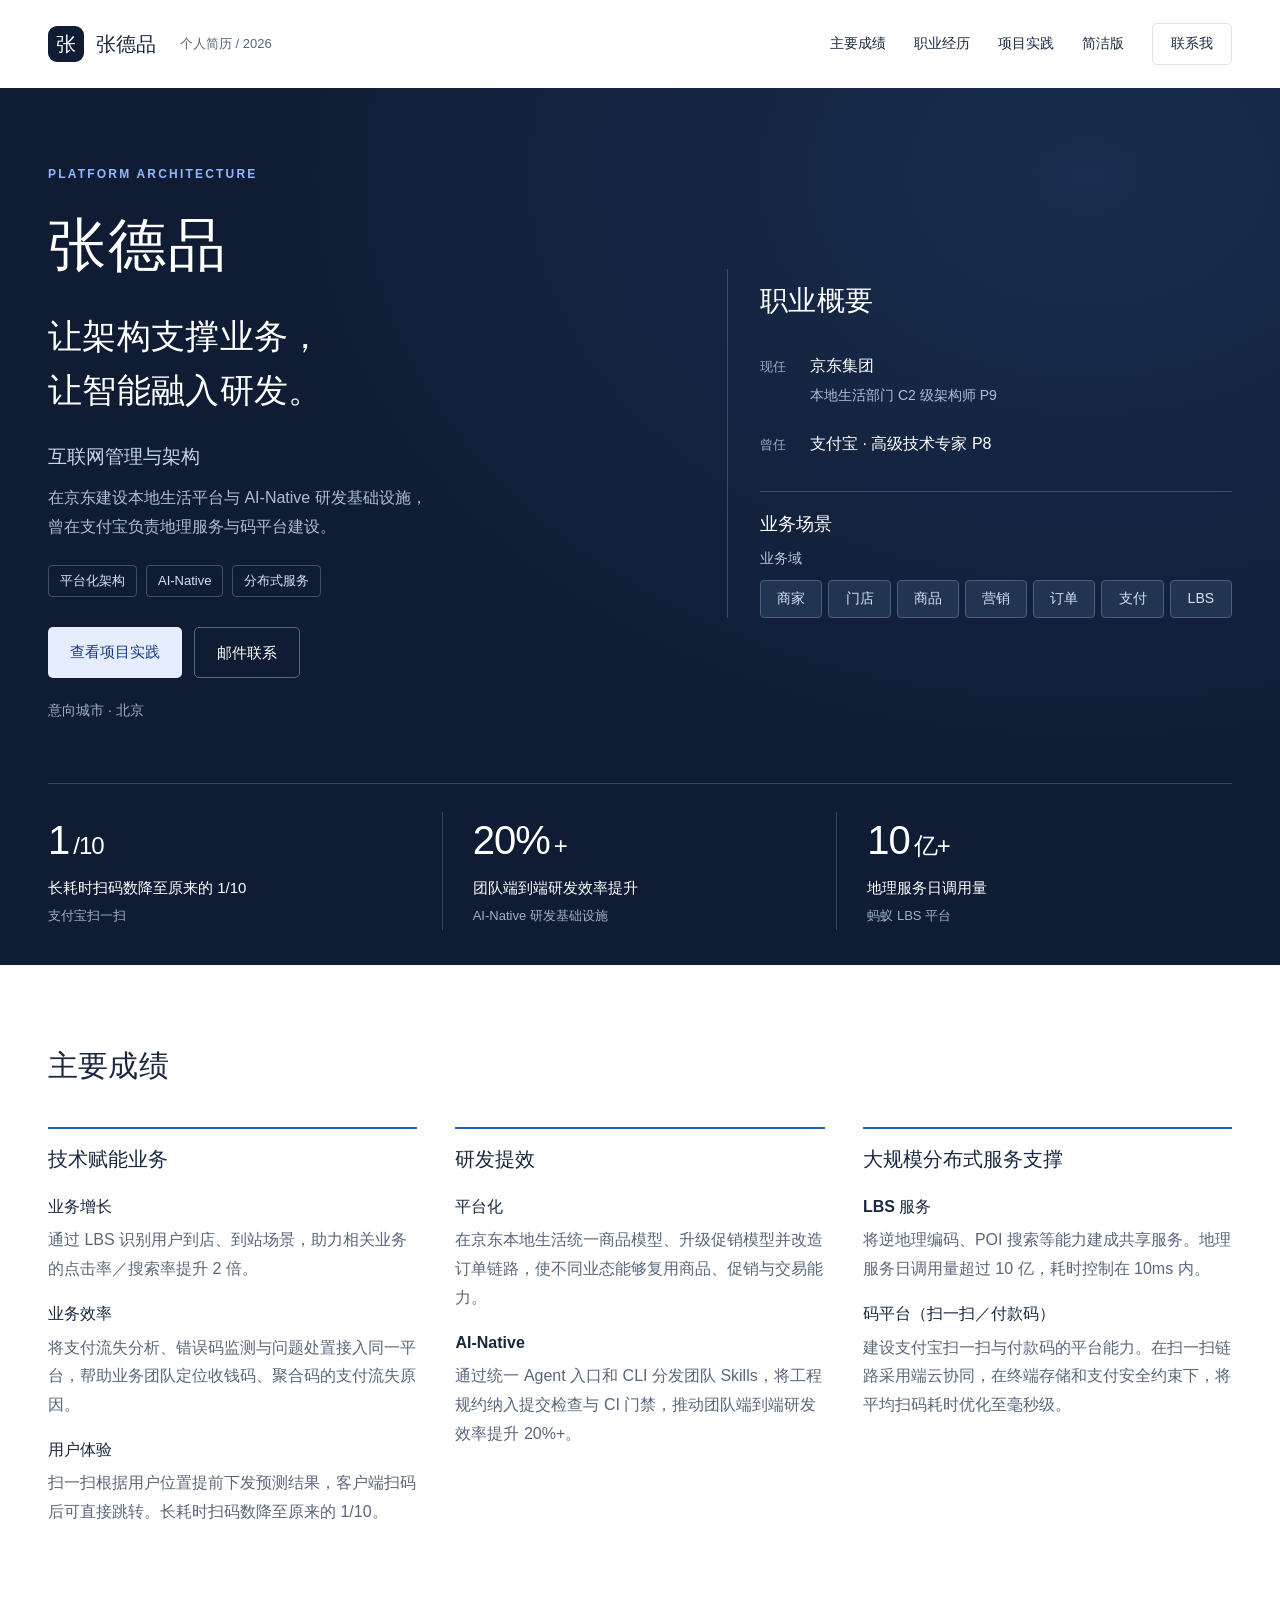
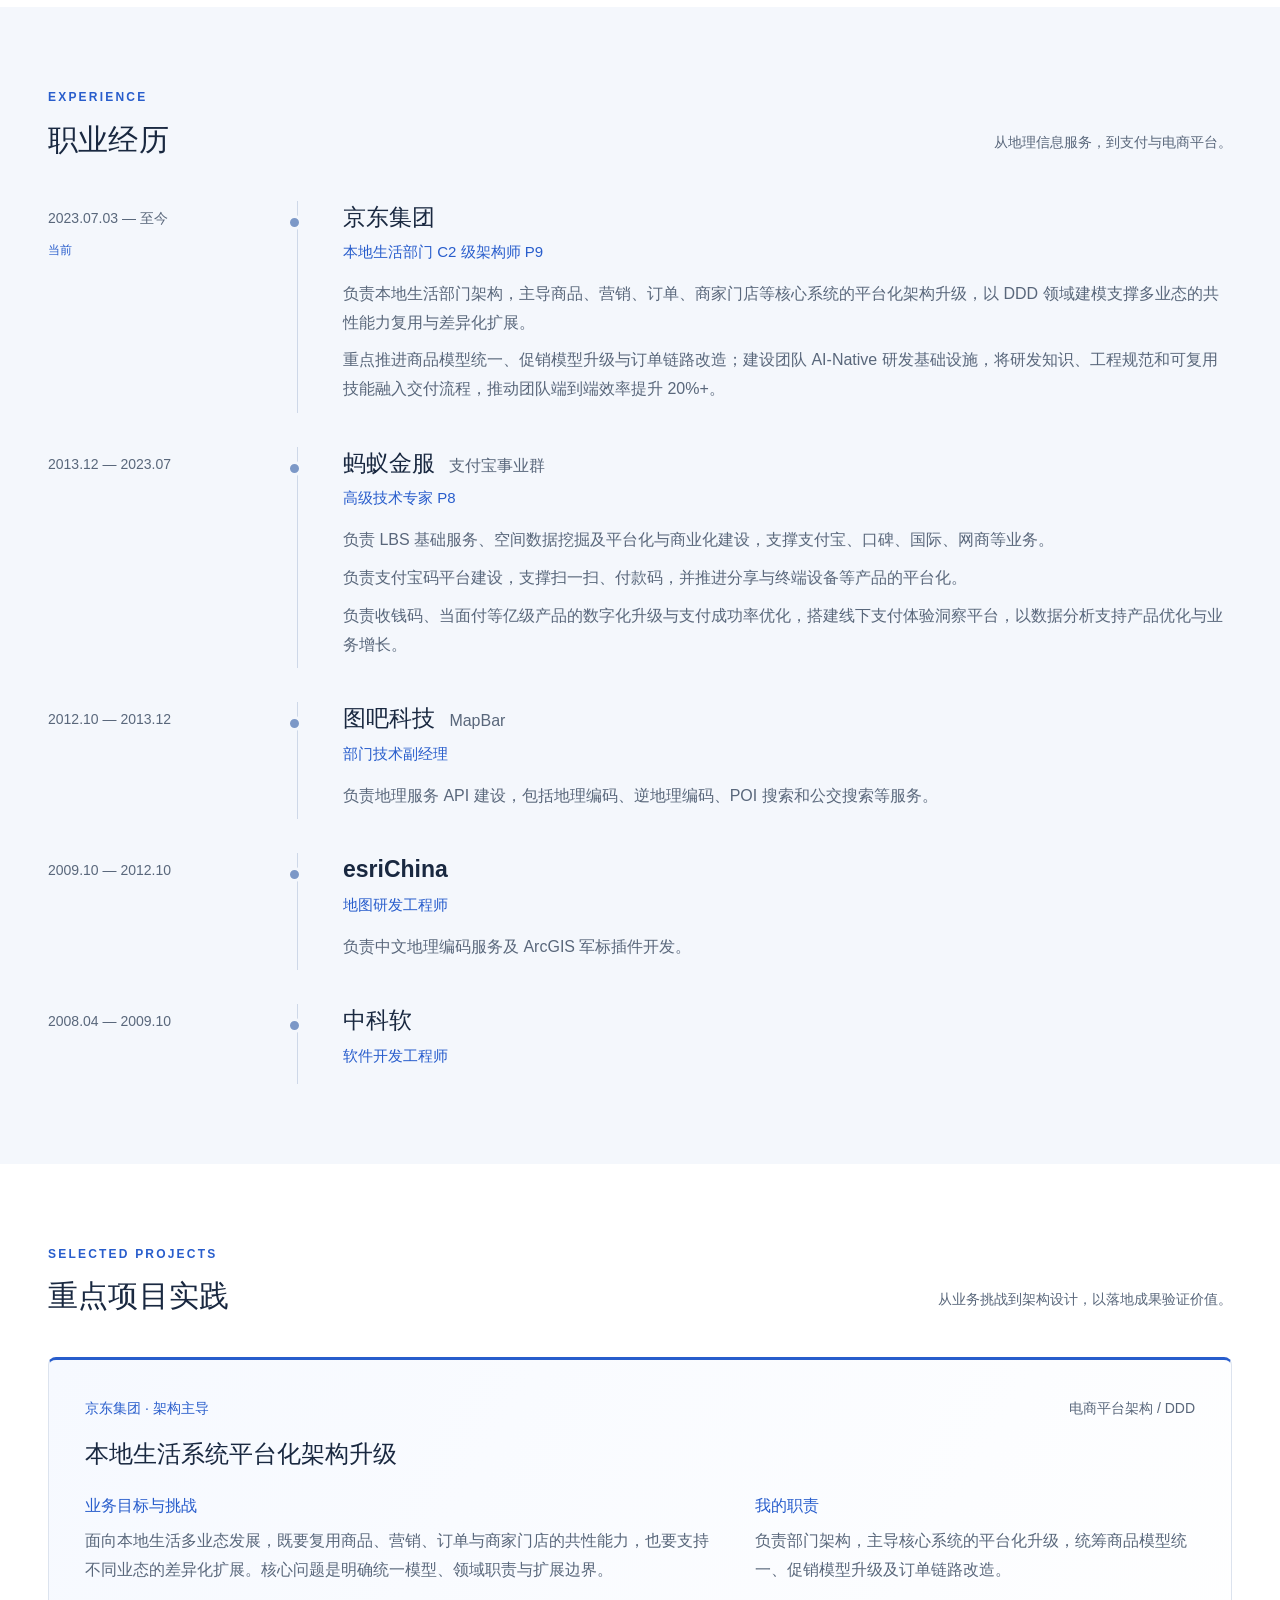
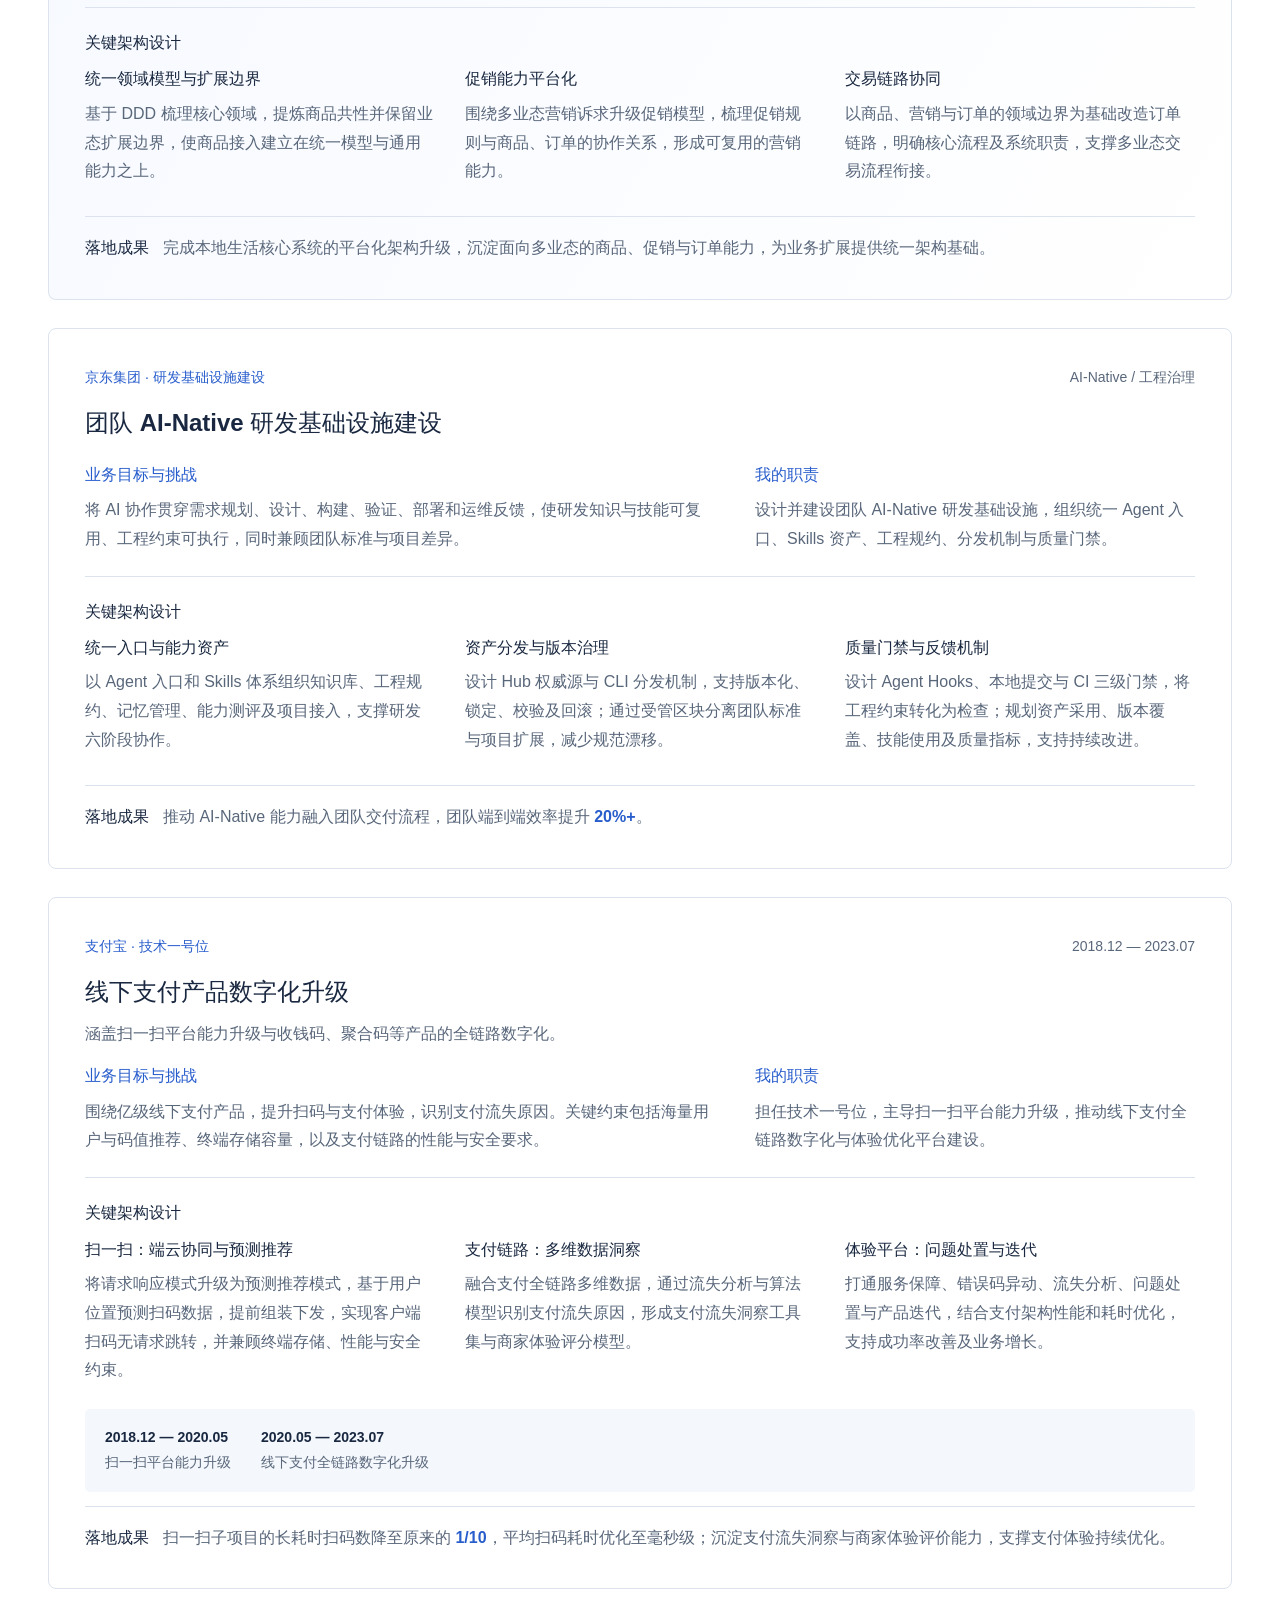
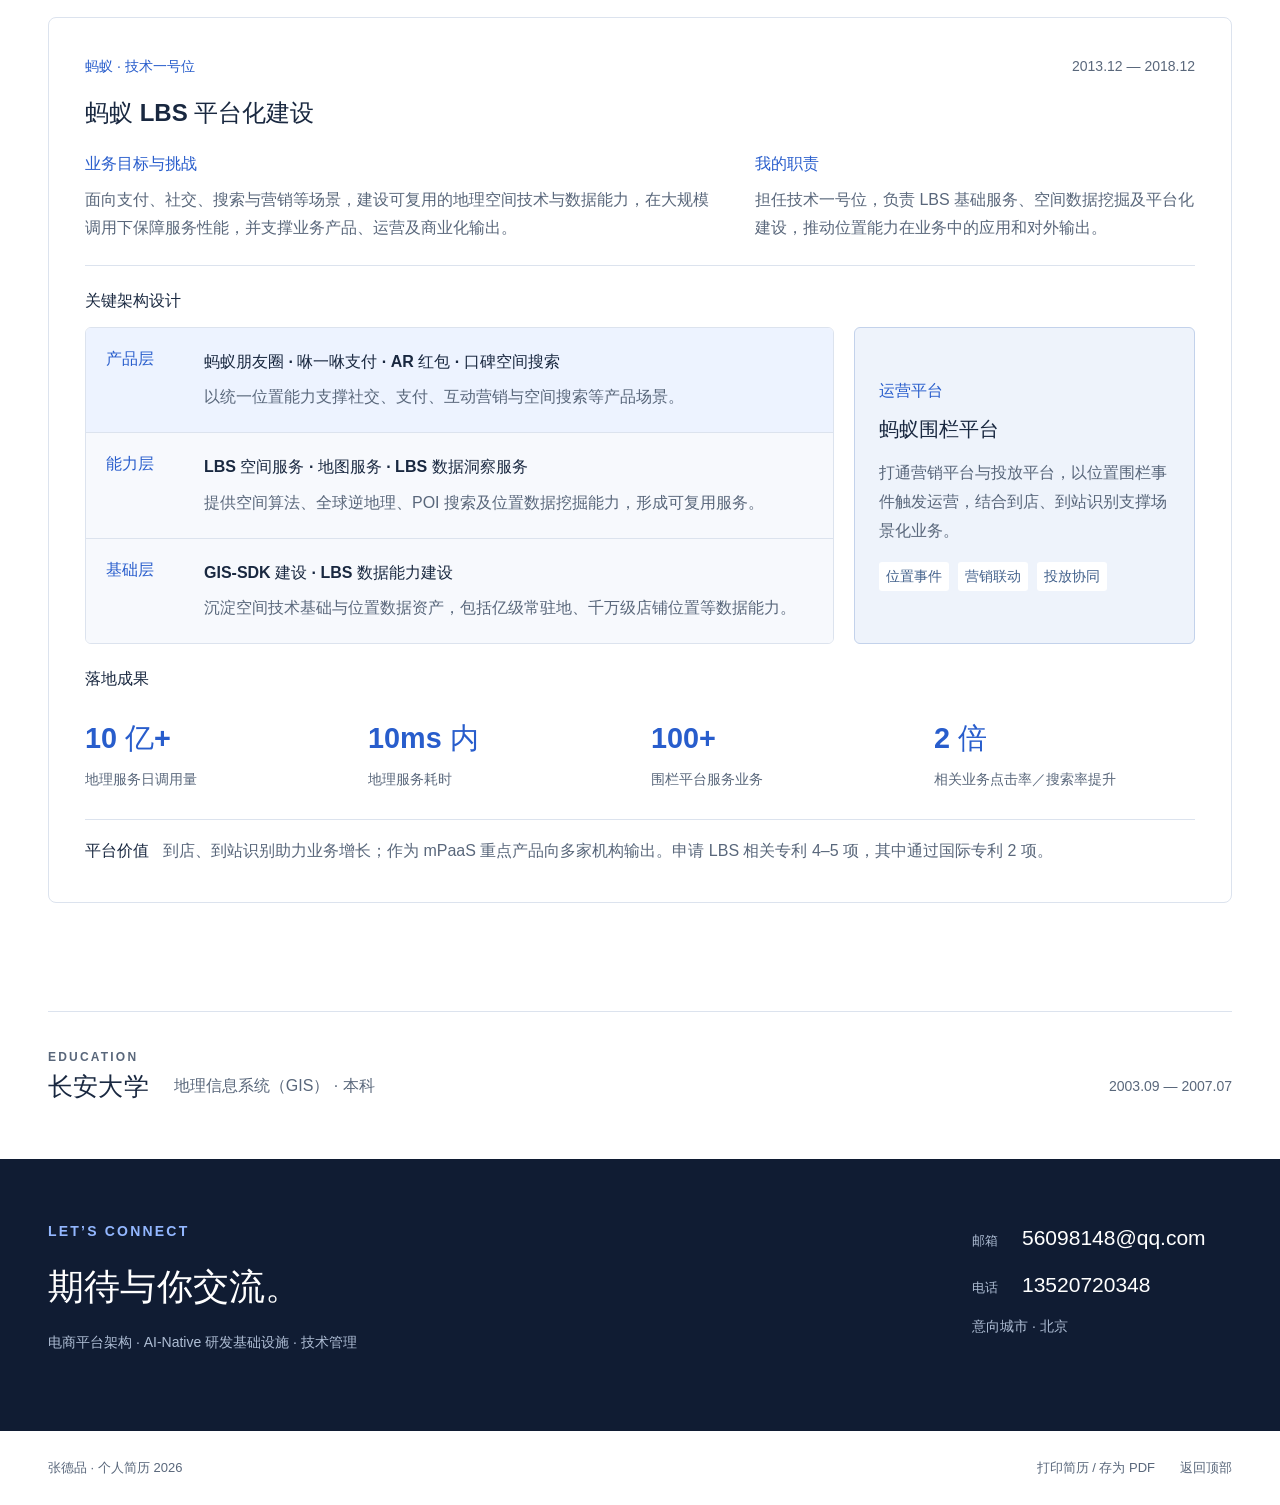
==== index.html @ 74eed0b9 "feat: 增加简洁版个人简历" ====
<!doctype html>
<html lang="zh-CN">
<head>
<meta charset="UTF-8"><meta name="viewport" content="width=device-width, initial-scale=1">
<title>张德品 · 互联网管理与架构</title>
<meta name="description" content="张德品个人简历。专注电商平台架构、AI-Native 研发基础设施、大规模分布式系统与技术团队管理。">
<meta name="theme-color" content="#101c33">
<link rel="stylesheet" href="style.css">
<link rel="stylesheet" href="projects.css">
</head>
<body>
<a class="skip" href="#main">跳转到正文</a>
<header><a class="brand" href="#"><span class="monogram">张</span>张德品<span class="brand-sub">个人简历 / 2026</span></a><nav aria-label="主导航"><a href="#expertise">主要成绩</a><a href="#experience">职业经历</a><a href="#projects">项目实践</a><a href="resume-brief.html">简洁版</a><a class="nav-contact" href="#contact">联系我</a></nav></header>
<main id="main">
<section class="hero">
<div class="hero-inner"><div class="hero-copy"><p class="eyebrow">PLATFORM ARCHITECTURE</p><h1>张德品<span>让架构支撑业务，<br>让智能融入研发。</span></h1><p class="role">互联网管理与架构</p><p class="hero-description">在京东建设本地生活平台与 AI-Native 研发基础设施，<br class="desktop">曾在支付宝负责地理服务与码平台建设。</p><div class="hero-tags"><span>平台化架构</span><span>AI-Native</span><span>分布式服务</span></div><div class="actions"><a class="button primary" href="#projects">查看项目实践</a><a class="button secondary" href="mailto:56098148@qq.com">邮件联系</a></div><p class="location">意向城市 · 北京</p></div>
<aside class="hero-aside" aria-label="职业概要">
  <h2>职业概要</h2>
  <div class="focus-row"><span>现任</span><strong>京东集团<br><small>本地生活部门 C2 级架构师 P9</small></strong></div>
  <div class="focus-row"><span>曾任</span><strong>支付宝 · 高级技术专家 P8</strong></div>
  <section class="domain-map" aria-labelledby="scenarios-title">
    <h3 id="scenarios-title">业务场景</h3>
    <p id="domains-label">业务域</p>
    <ul aria-labelledby="domains-label"><li>商家</li><li>门店</li><li>商品</li><li>营销</li><li>订单</li><li>支付</li><li>LBS</li></ul>
  </section>
</aside></div>
<div class="metrics">
  <div><strong>1<span>/10</span></strong><p>长耗时扫码数降至原来的 1/10</p><small>支付宝扫一扫</small></div>
  <div><strong>20%<span>+</span></strong><p>团队端到端研发效率提升</p><small>AI-Native 研发基础设施</small></div>
  <div><strong>10<span>亿+</span></strong><p>地理服务日调用量</p><small>蚂蚁 LBS 平台</small></div>
</div>
</section>
<section id="expertise" class="section" aria-labelledby="achievements-title">
  <div class="section-heading"><h2 id="achievements-title">主要成绩</h2></div>
  <div class="achievement-grid">
    <article>
      <h3>技术赋能业务</h3>
      <dl>
        <dt>业务增长</dt>
        <dd>通过 LBS 识别用户到店、到站场景，助力相关业务的点击率／搜索率提升 2 倍。</dd>
        <dt>业务效率</dt>
        <dd>将支付流失分析、错误码监测与问题处置接入同一平台，帮助业务团队定位收钱码、聚合码的支付流失原因。</dd>
        <dt>用户体验</dt>
        <dd>扫一扫根据用户位置提前下发预测结果，客户端扫码后可直接跳转。长耗时扫码数降至原来的 1/10。</dd>
      </dl>
    </article>
    <article>
      <h3>研发提效</h3>
      <dl>
        <dt>平台化</dt>
        <dd>在京东本地生活统一商品模型、升级促销模型并改造订单链路，使不同业态能够复用商品、促销与交易能力。</dd>
        <dt>AI-Native</dt>
        <dd>通过统一 Agent 入口和 CLI 分发团队 Skills，将工程规约纳入提交检查与 CI 门禁，推动团队端到端研发效率提升 20%+。</dd>
      </dl>
    </article>
    <article>
      <h3>大规模分布式服务支撑</h3>
      <dl>
        <dt>LBS 服务</dt>
        <dd>将逆地理编码、POI 搜索等能力建成共享服务。地理服务日调用量超过 10 亿，耗时控制在 10ms 内。</dd>
        <dt>码平台（扫一扫／付款码）</dt>
        <dd>建设支付宝扫一扫与付款码的平台能力。在扫一扫链路采用端云协同，在终端存储和支付安全约束下，将平均扫码耗时优化至毫秒级。</dd>
      </dl>
    </article>
  </div>
</section>
<section id="experience" class="experience-section"><div class="section"><div class="section-heading"><div><p class="eyebrow">EXPERIENCE</p><h2>职业经历</h2></div><p>从地理信息服务，到支付与电商平台。</p></div><div class="timeline">
<article class="job"><div class="job-date">2023.07.03 — 至今<span class="current">当前</span></div><div><h3>京东集团</h3><p class="job-role">本地生活部门 C2 级架构师 P9</p><p>负责本地生活部门架构，主导商品、营销、订单、商家门店等核心系统的平台化架构升级，以 DDD 领域建模支撑多业态的共性能力复用与差异化扩展。</p><p>重点推进商品模型统一、促销模型升级与订单链路改造；建设团队 AI-Native 研发基础设施，将研发知识、工程规范和可复用技能融入交付流程，推动团队端到端效率提升 20%+。</p></div></article>
<article class="job"><div class="job-date">2013.12 — 2023.07</div><div><h3>蚂蚁金服 <span>支付宝事业群</span></h3><p class="job-role">高级技术专家 P8</p><p>负责 LBS 基础服务、空间数据挖掘及平台化与商业化建设，支撑支付宝、口碑、国际、网商等业务。</p><p>负责支付宝码平台建设，支撑扫一扫、付款码，并推进分享与终端设备等产品的平台化。</p><p>负责收钱码、当面付等亿级产品的数字化升级与支付成功率优化，搭建线下支付体验洞察平台，以数据分析支持产品优化与业务增长。</p></div></article>
<article class="job"><div class="job-date">2012.10 — 2013.12</div><div><h3>图吧科技 <span>MapBar</span></h3><p class="job-role">部门技术副经理</p><p>负责地理服务 API 建设，包括地理编码、逆地理编码、POI 搜索和公交搜索等服务。</p></div></article>
<article class="job"><div class="job-date">2009.10 — 2012.10</div><div><h3>esriChina</h3><p class="job-role">地图研发工程师</p><p>负责中文地理编码服务及 ArcGIS 军标插件开发。</p></div></article>
<article class="job"><div class="job-date">2008.04 — 2009.10</div><div><h3>中科软</h3><p class="job-role">软件开发工程师</p></div></article></div></div></section>
<section id="projects" class="section"><div class="section-heading"><div><p class="eyebrow">SELECTED PROJECTS</p><h2>重点项目实践</h2></div><p>从业务挑战到架构设计，以落地成果验证价值。</p></div>
<article class="project featured">
<div class="project-meta"><span>京东集团 · 架构主导</span><span>电商平台架构 / DDD</span></div>
<h3>本地生活系统平台化架构升级</h3>
<div class="project-context"><div><h4>业务目标与挑战</h4><p>面向本地生活多业态发展，既要复用商品、营销、订单与商家门店的共性能力，也要支持不同业态的差异化扩展。核心问题是明确统一模型、领域职责与扩展边界。</p></div><div><h4>我的职责</h4><p>负责部门架构，主导核心系统的平台化升级，统筹商品模型统一、促销模型升级及订单链路改造。</p></div></div>
<h4 class="architecture-heading">关键架构设计</h4>
<div class="project-columns"><div><h4>统一领域模型与扩展边界</h4><p>基于 DDD 梳理核心领域，提炼商品共性并保留业态扩展边界，使商品接入建立在统一模型与通用能力之上。</p></div><div><h4>促销能力平台化</h4><p>围绕多业态营销诉求升级促销模型，梳理促销规则与商品、订单的协作关系，形成可复用的营销能力。</p></div><div><h4>交易链路协同</h4><p>以商品、营销与订单的领域边界为基础改造订单链路，明确核心流程及系统职责，支撑多业态交易流程衔接。</p></div></div>
<p class="result"><strong>落地成果</strong>完成本地生活核心系统的平台化架构升级，沉淀面向多业态的商品、促销与订单能力，为业务扩展提供统一架构基础。</p>
</article>
<article class="project">
<div class="project-meta"><span>京东集团 · 研发基础设施建设</span><span>AI-Native / 工程治理</span></div>
<h3>团队 AI-Native 研发基础设施建设</h3>
<div class="project-context"><div><h4>业务目标与挑战</h4><p>将 AI 协作贯穿需求规划、设计、构建、验证、部署和运维反馈，使研发知识与技能可复用、工程约束可执行，同时兼顾团队标准与项目差异。</p></div><div><h4>我的职责</h4><p>设计并建设团队 AI-Native 研发基础设施，组织统一 Agent 入口、Skills 资产、工程规约、分发机制与质量门禁。</p></div></div>
<h4 class="architecture-heading">关键架构设计</h4>
<div class="project-columns"><div><h4>统一入口与能力资产</h4><p>以 Agent 入口和 Skills 体系组织知识库、工程规约、记忆管理、能力测评及项目接入，支撑研发六阶段协作。</p></div><div><h4>资产分发与版本治理</h4><p>设计 Hub 权威源与 CLI 分发机制，支持版本化、锁定、校验及回滚；通过受管区块分离团队标准与项目扩展，减少规范漂移。</p></div><div><h4>质量门禁与反馈机制</h4><p>设计 Agent Hooks、本地提交与 CI 三级门禁，将工程约束转化为检查；规划资产采用、版本覆盖、技能使用及质量指标，支持持续改进。</p></div></div>
<p class="result"><strong>落地成果</strong>推动 AI-Native 能力融入团队交付流程，团队端到端效率提升 <b>20%+</b>。</p>
</article>
<article class="project">
<div class="project-meta"><span>支付宝 · 技术一号位</span><span>2018.12 — 2023.07</span></div>
<h3>线下支付产品数字化升级</h3>
<p class="project-scope">涵盖扫一扫平台能力升级与收钱码、聚合码等产品的全链路数字化。</p>
<div class="project-context"><div><h4>业务目标与挑战</h4><p>围绕亿级线下支付产品，提升扫码与支付体验，识别支付流失原因。关键约束包括海量用户与码值推荐、终端存储容量，以及支付链路的性能与安全要求。</p></div><div><h4>我的职责</h4><p>担任技术一号位，主导扫一扫平台能力升级，推动线下支付全链路数字化与体验优化平台建设。</p></div></div>
<h4 class="architecture-heading">关键架构设计</h4>
<div class="project-columns"><div><h4>扫一扫：端云协同与预测推荐</h4><p>将请求响应模式升级为预测推荐模式，基于用户位置预测扫码数据，提前组装下发，实现客户端扫码无请求跳转，并兼顾终端存储、性能与安全约束。</p></div><div><h4>支付链路：多维数据洞察</h4><p>融合支付全链路多维数据，通过流失分析与算法模型识别支付流失原因，形成支付流失洞察工具集与商家体验评分模型。</p></div><div><h4>体验平台：问题处置与迭代</h4><p>打通服务保障、错误码异动、流失分析、问题处置与产品迭代，结合支付架构性能和耗时优化，支持成功率改善及业务增长。</p></div></div>
<div class="project-phases"><span><strong>2018.12 — 2020.05</strong>扫一扫平台能力升级</span><span><strong>2020.05 — 2023.07</strong>线下支付全链路数字化升级</span></div>
<p class="result"><strong>落地成果</strong>扫一扫子项目的长耗时扫码数降至原来的 <b>1/10</b>，平均扫码耗时优化至毫秒级；沉淀支付流失洞察与商家体验评价能力，支撑支付体验持续优化。</p>
</article>
<article class="project lbs">
<div class="project-meta"><span>蚂蚁 · 技术一号位</span><span>2013.12 — 2018.12</span></div>
<h3>蚂蚁 LBS 平台化建设</h3>
<div class="project-context"><div><h4>业务目标与挑战</h4><p>面向支付、社交、搜索与营销等场景，建设可复用的地理空间技术与数据能力，在大规模调用下保障服务性能，并支撑业务产品、运营及商业化输出。</p></div><div><h4>我的职责</h4><p>担任技术一号位，负责 LBS 基础服务、空间数据挖掘及平台化建设，推动位置能力在业务中的应用和对外输出。</p></div></div>
<h4 class="architecture-heading">关键架构设计</h4>
<div class="lbs-architecture" aria-label="LBS 平台分层架构与运营平台">
<div class="lbs-stack">
<div class="lbs-layer"><h4>产品层</h4><div><strong>蚂蚁朋友圈 · 咻一咻支付 · AR 红包 · 口碑空间搜索</strong><p>以统一位置能力支撑社交、支付、互动营销与空间搜索等产品场景。</p></div></div>
<div class="lbs-layer"><h4>能力层</h4><div><strong>LBS 空间服务 · 地图服务 · LBS 数据洞察服务</strong><p>提供空间算法、全球逆地理、POI 搜索及位置数据挖掘能力，形成可复用服务。</p></div></div>
<div class="lbs-layer"><h4>基础层</h4><div><strong>GIS-SDK 建设 · LBS 数据能力建设</strong><p>沉淀空间技术基础与位置数据资产，包括亿级常驻地、千万级店铺位置等数据能力。</p></div></div>
</div>
<aside class="lbs-operations"><h4>运营平台</h4><strong>蚂蚁围栏平台</strong><p>打通营销平台与投放平台，以位置围栏事件触发运营，结合到店、到站识别支撑场景化业务。</p><div class="tags"><span>位置事件</span><span>营销联动</span><span>投放协同</span></div></aside>
</div>
<h4 class="architecture-heading">落地成果</h4>
<div class="project-outcomes"><div><strong>10 亿+</strong><span>地理服务日调用量</span></div><div><strong>10ms 内</strong><span>地理服务耗时</span></div><div><strong>100+</strong><span>围栏平台服务业务</span></div><div><strong>2 倍</strong><span>相关业务点击率／搜索率提升</span></div></div>
<p class="result"><strong>平台价值</strong>到店、到站识别助力业务增长；作为 mPaaS 重点产品向多家机构输出。申请 LBS 相关专利 4–5 项，其中通过国际专利 2 项。</p>
</article></section>
<section class="education section"><p class="eyebrow">EDUCATION</p><div><h2>长安大学</h2><p>地理信息系统（GIS） · 本科</p><span>2003.09 — 2007.07</span></div></section>
<section id="contact" class="contact"><div><p class="eyebrow">LET’S CONNECT</p><h2>期待与你交流。</h2><p>电商平台架构 · AI-Native 研发基础设施 · 技术管理</p></div><div class="contact-links"><a href="mailto:56098148@qq.com"><small>邮箱</small>56098148@qq.com</a><a href="tel:13520720348"><small>电话</small>13520720348</a><p>意向城市 · 北京</p></div></section>
</main><footer><span>张德品 · 个人简历 2026</span><div><button type="button" id="print">打印简历 / 存为 PDF</button><a href="#">返回顶部</a></div></footer><script src="script.js"></script>
</body></html>
---- style.css ----
@charset "UTF-8";
:root{--navy:#101c33;--ink:#192840;--muted:#59677b;--blue:#285dcc;--line:#dce3ee;--light:#f4f7fc;--accent:#93b7ff;font-family:Inter,-apple-system,BlinkMacSystemFont,"Segoe UI","PingFang SC","Microsoft YaHei",sans-serif;color:var(--ink);font-synthesis:none;font-size:16px}*{box-sizing:border-box}html{scroll-behavior:smooth;scroll-padding-top:95px}body{margin:0;line-height:1.8}a{color:inherit;text-decoration:none}button{font:inherit}a,button{-webkit-tap-highlight-color:transparent}a:focus-visible,button:focus-visible{outline:3px solid #6493f0;outline-offset:5px}p{margin:0 0 16px}h1,h2,h3,h4{line-height:1.4;margin:0;font-weight:650}header{height:88px;max-width:1280px;margin:auto;display:flex;align-items:center;justify-content:space-between;padding:0 48px;gap:24px}.brand{display:flex;align-items:center;gap:12px;font-size:20px;font-weight:700;white-space:nowrap}.monogram{display:grid;place-items:center;width:36px;height:36px;color:white;background:var(--navy);font-size:20px;border-radius:9px}.brand-sub{font-size:13px;font-weight:400;color:var(--muted);margin-left:12px}nav{display:flex;gap:28px;align-items:center;font-size:14px}nav a:hover{color:var(--blue)}.nav-contact{border:1px solid var(--line);padding:7px 18px;border-radius:5px}.hero{background:var(--navy);color:white;position:relative;overflow:hidden}.hero:before{content:"";position:absolute;inset:0;background:radial-gradient(ellipse at 85% 10%,#24477966,transparent 55%);pointer-events:none}.hero-inner{max-width:1184px;margin:auto;display:grid;grid-template-columns:1.25fr 1fr;gap:80px;padding:76px 0 60px;position:relative}.eyebrow{font-size:12px;letter-spacing:2.2px;font-weight:650;color:var(--blue);margin:0 0 18px}.hero .eyebrow,.contact .eyebrow{color:var(--accent)}h1{font-size:58px;letter-spacing:2px}h1 span{display:block;font-size:34px;letter-spacing:.3px;margin-top:24px;line-height:1.6;font-weight:500}.role{margin:22px 0 10px;font-size:19px;color:#c7d7f2}.hero-description{color:#aebdd4;font-size:16px}.hero-tags,.tags{display:flex;flex-wrap:wrap;gap:9px}.hero-tags{margin-top:24px}.hero-tags span{font-size:13px;padding:3px 11px;border:1px solid #40506b;border-radius:4px;color:#d5e1f5}.actions{display:flex;gap:12px;margin-top:30px}.button{padding:11px 22px;border-radius:5px;font-size:15px;font-weight:550;transition:background .2s}.primary{background:#e5edff;color:#173d80}.primary:hover{background:white}.secondary{border:1px solid #566882}.secondary:hover{background:#263a58}.location{font-size:14px;color:#9eafc9;margin:20px 0 0}.hero-aside{border-left:1px solid #3a4b65;padding:12px 0 0 42px;align-self:center}.hero-aside h2{font-size:28px;margin-bottom:32px}.focus-row{display:flex;gap:24px;margin:20px 0}.focus-row>span{font-size:13px;color:#9dacc3;padding-top:3px}.focus-row strong{font-size:16px;font-weight:500}.focus-row small{font-size:14px;color:#aebdd4;font-weight:400}.architecture{margin-top:35px;font-size:13px;text-align:center;color:#bacce8}.architecture>span{display:inline-block;border:1px solid #405675;padding:4px 20px;border-radius:4px}.arch-line{width:1px;height:15px;background:#5874a0;margin:auto}.domain-grid{display:flex;gap:8px}.domain-grid b{background:#223550;border:1px solid #425a7d;flex:1;padding:8px 0;font-weight:400;border-radius:3px}.architecture .arch-base{width:100%;background:#213755}.metrics{max-width:1184px;position:relative;margin:auto;display:grid;grid-template-columns:repeat(3,1fr);padding:28px 0 35px;border-top:1px solid #364660}.metrics>div{padding:0 30px;border-right:1px solid #364660}.metrics>div:first-child{padding-left:0}.metrics>div:last-child{border:0}.metrics strong{font-size:40px;font-weight:500;line-height:1.4;letter-spacing:-1px}.metrics strong span{font-size:24px;margin-left:4px}.metrics p{font-size:15px;margin:6px 0 0}.metrics small{font-size:13px;color:#9eafc9}.section{max-width:1184px;margin:auto;padding:80px 0}.section-heading{display:flex;align-items:end;justify-content:space-between;gap:25px;margin-bottom:40px}.section-heading .eyebrow{margin-bottom:10px}h2{font-size:30px;letter-spacing:.2px}.section-heading>p{color:var(--muted);font-size:14px;margin:0 0 5px}.expertise-grid{display:grid;grid-template-columns:repeat(4,1fr);gap:28px}.expertise-grid article{border-top:1px solid var(--line);padding-top:25px}.icon{font-size:29px;color:var(--blue);display:block;line-height:1.3;margin-bottom:18px}.expertise-grid h3{font-size:20px;margin-bottom:14px}.expertise-grid p{color:var(--muted);font-size:16px}.tags span{font-size:12px;color:#42618c;background:#eef3fb;padding:2px 7px;border-radius:3px}.experience-section{background:var(--light)}.timeline{margin-top:10px}.job{display:grid;grid-template-columns:250px 1fr;gap:45px;padding:0 0 34px}.job-date{font-size:14px;color:var(--muted);border-right:1px solid #ced8e8;position:relative;padding:5px 20px 0 0}.job-date:after{content:"";position:absolute;width:9px;height:9px;border-radius:50%;background:#7c98c7;right:-5px;top:14px;border:3px solid var(--light);box-sizing:content-box}.current{display:block;color:var(--blue);font-size:12px;margin-top:9px}.job h3{font-size:23px}.job h3 span{font-size:16px;color:var(--muted);font-weight:400;margin-left:8px}.job-role{color:var(--blue);font-size:15px;margin:5px 0 15px}.job p:not(.job-role){color:var(--muted);margin-bottom:9px}.job:last-child{padding-bottom:0}.project{border:1px solid var(--line);border-radius:8px;padding:32px;margin-bottom:22px}.featured{border-top:3px solid var(--blue);background:linear-gradient(120deg,#f6f9ff,white)}.project-meta{display:flex;gap:12px;justify-content:space-between;font-size:13px;color:var(--muted);margin-bottom:16px;flex-wrap:wrap}.project-meta span:first-child{color:var(--blue)}.project h3{font-size:24px;margin-bottom:16px}.project p{color:var(--muted)}.project-intro{max-width:900px}.project-columns{display:grid;grid-template-columns:repeat(3,1fr);gap:30px;margin-top:24px}.project h4{font-size:16px;margin-bottom:9px}.project-columns p{font-size:15px}.result{padding-top:17px;border-top:1px solid var(--line);margin:14px 0 0!important;font-size:15px}.result strong{color:var(--ink);margin-right:14px}.result b{color:var(--blue)}.project-pair{display:grid;grid-template-columns:1fr 1fr;gap:22px}.project-pair .project{display:flex;flex-direction:column}.project-pair h3{font-size:22px}.project-pair .result{margin-top:auto!important}.lbs{margin-bottom:0}.lbs-results{display:flex;gap:70px;margin:25px 0}.lbs-results strong{display:block;font-size:28px;color:var(--blue);font-weight:550}.lbs-results span{font-size:14px;color:var(--muted)}.education{border-top:1px solid var(--line);padding-top:35px;padding-bottom:55px}.education>div{display:flex;gap:25px;align-items:center}.education h2{font-size:25px}.education p{margin:0;color:var(--muted)}.education span{font-size:14px;color:var(--muted);margin-left:auto}.contact{background:var(--navy);color:white;padding:60px max(48px,calc((100% - 1184px)/2));display:flex;justify-content:space-between;gap:40px}.contact h2{font-size:36px;margin-bottom:18px}.contact p{color:#aebdd4;font-size:14px}.contact-links{min-width:260px}.contact-links a{display:block;font-size:21px;margin-bottom:10px}.contact-links small{font-size:13px;display:inline-block;width:50px;color:#aebdd4}.contact-links a:hover{color:#9ebeff}footer{max-width:1280px;padding:25px 48px;margin:auto;display:flex;justify-content:space-between;align-items:center;color:var(--muted);font-size:13px}footer div{display:flex;gap:25px}footer button{border:0;background:none;color:inherit;padding:0;cursor:pointer;font-size:13px}.skip{position:absolute;top:-80px;left:10px;background:white;padding:10px;z-index:10}.skip:focus{top:10px}
@media(max-width:1280px){.hero-inner,.metrics,.section{margin-left:48px;margin-right:48px}.hero-inner{gap:48px}.hero-aside{padding-left:32px}.expertise-grid{gap:22px}}@media(max-width:900px){header{padding:0 28px}.brand-sub{display:none}nav{gap:18px}.hero-inner,.metrics,.section{margin-left:28px;margin-right:28px}.hero-inner{gap:30px;grid-template-columns:1.15fr 1fr}h1{font-size:48px}h1 span{font-size:27px}.hero-aside{padding-left:25px}.hero-aside h2{font-size:24px}.expertise-grid{grid-template-columns:repeat(2,1fr);gap:32px}.section-heading{align-items:start;flex-direction:column;gap:12px}.job{grid-template-columns:180px 1fr;gap:25px}.project-columns{gap:20px}.project{padding:25px}.contact{padding:45px 28px}.project-pair{grid-template-columns:1fr}.education>div{flex-wrap:wrap}.education span{margin-left:0}footer{padding:25px 28px}}@media(max-width:640px){header{height:auto;min-height:80px;padding:18px 22px;align-items:start;gap:12px;flex-wrap:wrap}.brand{font-size:18px}.monogram{width:31px;height:31px}nav{width:100%;justify-content:space-between;gap:10px;font-size:13px}.nav-contact{border:0;padding:0}.hero-inner,.metrics,.section{margin-left:22px;margin-right:22px}.hero-inner{display:block;padding-top:45px;padding-bottom:35px}.eyebrow{font-size:11px;letter-spacing:1.8px}h1{font-size:46px}h1 span{font-size:28px;margin-top:18px}.hero-description br{display:none}.hero-aside{margin-top:40px;padding:25px 0 0;border-left:0;border-top:1px solid #3a4b65}.hero-aside h2{font-size:24px}.hero-aside h2 br{display:none}.architecture{max-width:400px}.metrics{gap:15px;padding:25px 0}.metrics>div{padding:0 10px 0 0}.metrics strong{font-size:30px}.metrics strong span{font-size:18px}.metrics p{font-size:13px;line-height:1.7}.metrics small{font-size:11px;line-height:1.6;display:block;margin-top:5px}.section{padding-top:52px;padding-bottom:52px}h2{font-size:26px}.section-heading{margin-bottom:28px}.expertise-grid{grid-template-columns:1fr;gap:28px}.expertise-grid article{padding-top:20px}.icon{float:left;margin-right:14px;font-size:25px}.expertise-grid p{clear:both}.job{display:block;padding-bottom:30px}.job-date{border:0;padding:0;margin-bottom:10px}.job-date:after{display:none}.current{display:inline;margin-left:12px}.job h3{font-size:22px}.project{padding:22px 20px}.project h3{font-size:22px}.project-columns{grid-template-columns:1fr;gap:8px}.project-pair{gap:0}.project-meta{font-size:12px;gap:4px}.lbs-results{gap:18px;justify-content:space-between}.lbs-results strong{font-size:23px}.lbs-results span{font-size:12px}.education>div{display:block}.education p{margin:8px 0}.contact{display:block;padding:40px 22px}.contact h2{font-size:30px}.contact-links{margin-top:30px}footer{padding:22px;display:block}footer div{margin-top:10px;justify-content:space-between}.actions .button{padding:10px 18px}}
@media(prefers-reduced-motion:reduce){html{scroll-behavior:auto}*{transition:none!important}}@media print{header,nav,.actions,.hero-aside,.location,footer,.skip{display:none!important}body{font-size:11pt;color:#000}.hero,.contact{background:white!important;color:#000;padding:0}.hero:before{display:none}.hero-inner,.metrics,.section{margin:0;padding:20px 0}.hero-inner{display:block}h1{font-size:28pt}h1 span{font-size:18pt}.hero p,.hero .eyebrow,.hero-tags span,.metrics small,.contact p,.contact-links small{color:#444}.hero-tags{display:none}.metrics{border-color:#bbb}.metrics>div{border-color:#bbb}.metrics strong{font-size:22pt}.expertise-grid{grid-template-columns:1fr 1fr}.experience-section{background:white}.section-heading{margin-bottom:20px}h2{font-size:20pt}.project{break-inside:avoid;padding:15px}.project-columns{gap:16px}.project-pair{display:block}.job{break-inside:avoid;grid-template-columns:140px 1fr;gap:20px;padding-bottom:20px}.job-date{border:none}.job-date:after{display:none}.section{padding:20px 0}.contact{border-top:1px solid #bbb;padding:20px 0;display:flex}.contact h2{font-size:20pt}.contact-links a{font-size:14pt}.contact .eyebrow{color:#444}.lbs-results{margin:15px 0}a{color:inherit}@page{margin:16mm}}
.domain-map {
  margin-top: 2rem;
  padding-top: 1.25rem;
  border-top: 1px solid #40506b;
}
.domain-map h3 { font-size: 1.125rem; }
.domain-map p { margin: .6rem 0 .5rem; color: #b9c9e0; font-size: .875rem; }
.domain-map ul {
  display: grid;
  grid-template-columns: repeat(auto-fit, minmax(3.75rem, 1fr));
  gap: .375rem;
  margin: 0;
  padding: 0;
  list-style: none;
}
.domain-map li {
  padding: .35rem .125rem;
  border: 1px solid #475e80;
  border-radius: 4px;
  color: #d5e1f5;
  background: #223550;
  text-align: center;
  font-size: .875rem;
}
.achievement-grid {
  display: grid;
  grid-template-columns: repeat(3, minmax(0, 1fr));
  gap: clamp(1.5rem, 3vw, 2.75rem);
}
.achievement-grid article { border-top: 2px solid var(--blue); padding-top: 1rem; }
.achievement-grid h3 { font-size: 1.25rem; }
.achievement-grid dl { margin: 1.25rem 0 0; }
.achievement-grid dt { margin: 1rem 0 .3rem; font-weight: 600; color: var(--ink); }
.achievement-grid dd { margin: 0; color: var(--muted); }
@media (max-width: 800px) {
  .achievement-grid { grid-template-columns: 1fr; }
}
@media print {
  .achievement-grid { grid-template-columns: 1fr; gap: 1rem; }
  .achievement-grid article { break-inside: avoid; }
}
---- projects.css ----
#projects .project-meta{font-size:.875rem}
#projects .project{padding:36px;margin-bottom:28px}
#projects .project h3{margin-bottom:24px}
.project-context{display:grid;grid-template-columns:1.45fr 1fr;gap:32px;padding-bottom:22px;border-bottom:1px solid var(--line)}
#projects .project-context h4{color:var(--blue);margin-bottom:10px}
#projects .project-context p{margin-bottom:0}
#projects .architecture-heading{font-size:1rem;margin:24px 0 14px}
#projects .project-columns{margin-top:0;gap:30px}
#projects .project-columns p,#projects .result{font-size:1rem}
.project-scope{margin-top:-12px}
.project-phases{display:flex;gap:30px;padding:16px 20px;background:var(--light);border-radius:5px;margin-top:8px;font-size:.875rem;color:var(--muted)}
.project-phases strong{display:block;color:var(--ink);font-weight:550}
.lbs-architecture{display:grid;grid-template-columns:2.2fr 1fr;gap:20px}
.lbs-stack{border:1px solid var(--line);border-radius:6px;overflow:hidden}
.lbs-layer{display:grid;grid-template-columns:80px 1fr;gap:18px;padding:20px;background:#f7f9fd;border-bottom:1px solid var(--line)}
.lbs-layer:last-child{border:0}.lbs-layer:first-child{background:#edf3ff}
#projects .lbs-layer h4{color:var(--blue);margin:0}
.lbs-layer strong{font-size:1rem;font-weight:550}
#projects .lbs-layer p{font-size:1rem;margin:7px 0 0}
.lbs-operations{border:1px solid #c3d2eb;background:#eef3fb;padding:24px;border-radius:6px;display:flex;flex-direction:column;justify-content:center}
#projects .lbs-operations h4{color:var(--blue)}
.lbs-operations>strong{font-size:1.25rem;margin-bottom:12px}
.lbs-operations .tags span{font-size:.875rem;background:white}
.project-outcomes{display:grid;grid-template-columns:repeat(4,1fr);gap:22px;margin:22px 0 26px}
.project-outcomes strong{display:block;font-size:1.8rem;color:var(--blue);font-weight:550}
.project-outcomes span{font-size:.875rem;color:var(--muted)}
@media(max-width:900px){.lbs-architecture{grid-template-columns:1fr}.lbs-operations{padding:22px}.project-context{grid-template-columns:1fr;gap:18px}.project-outcomes{grid-template-columns:repeat(2,1fr)}}
@media(max-width:640px){#projects .project{padding:24px 20px}.project-phases{flex-direction:column;gap:14px}.lbs-layer{grid-template-columns:1fr;gap:9px;padding:18px}#projects .project-columns{gap:10px}.project-outcomes{gap:20px 14px}.project-outcomes strong{font-size:1.55rem}}
@media print{#projects .project{break-inside:auto;padding:16px}.project-context{grid-template-columns:1.45fr 1fr;gap:20px}.lbs-architecture{grid-template-columns:1fr}.lbs-layer,.lbs-operations,.project-columns>div{break-inside:avoid}.project-phases{flex-direction:row}.project-outcomes{grid-template-columns:repeat(4,1fr)}}
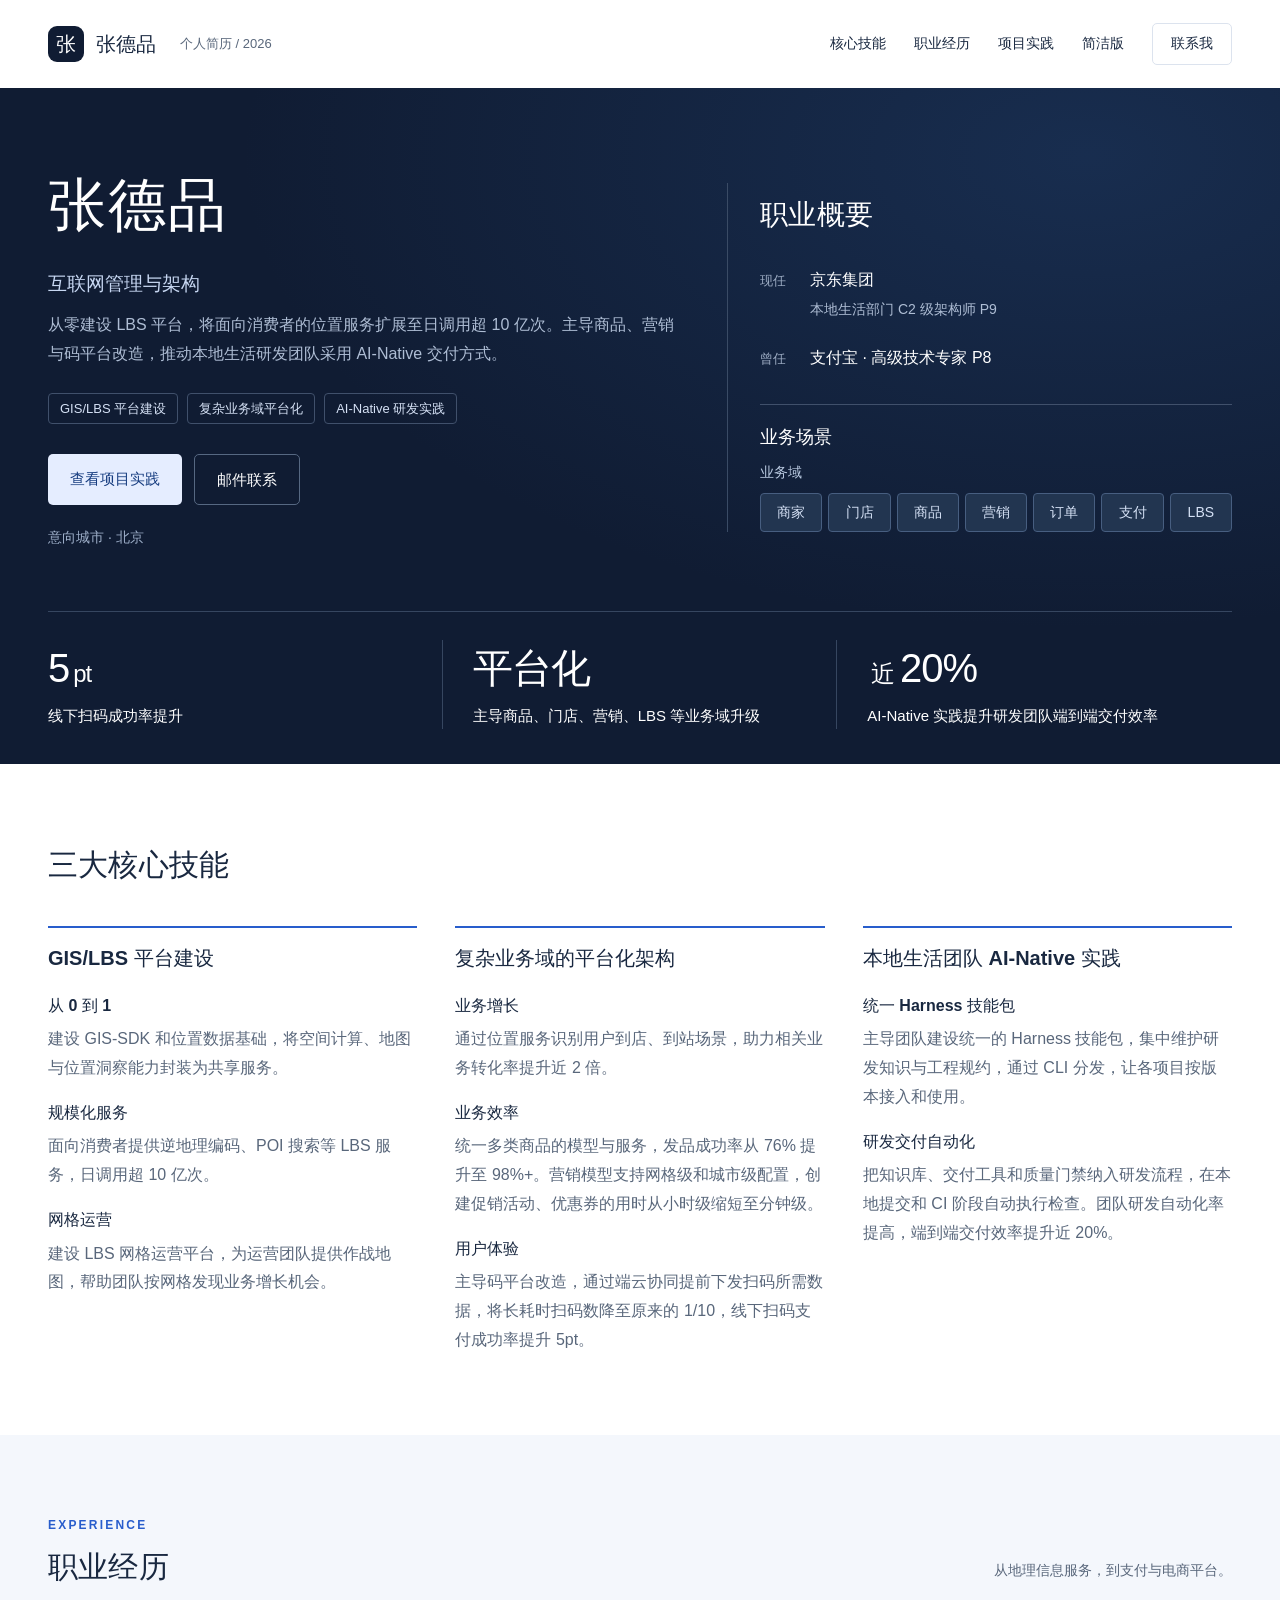
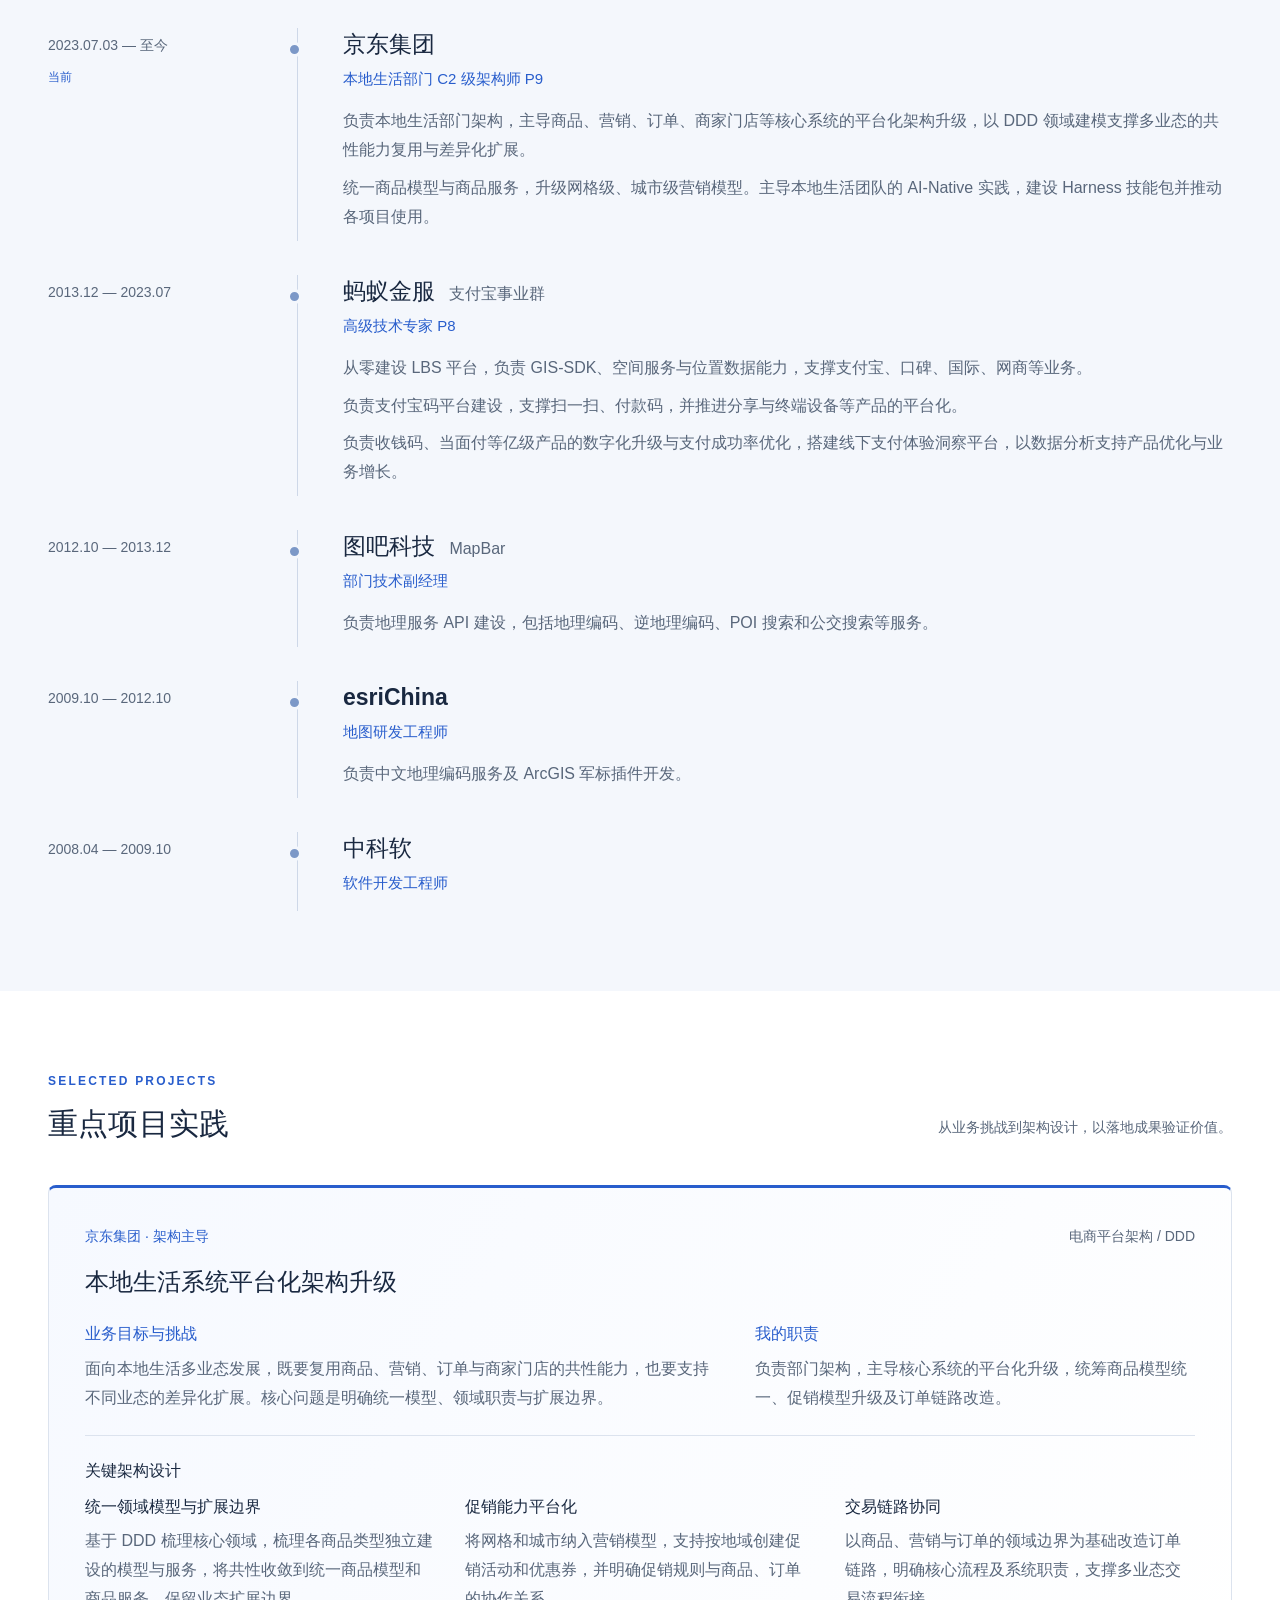
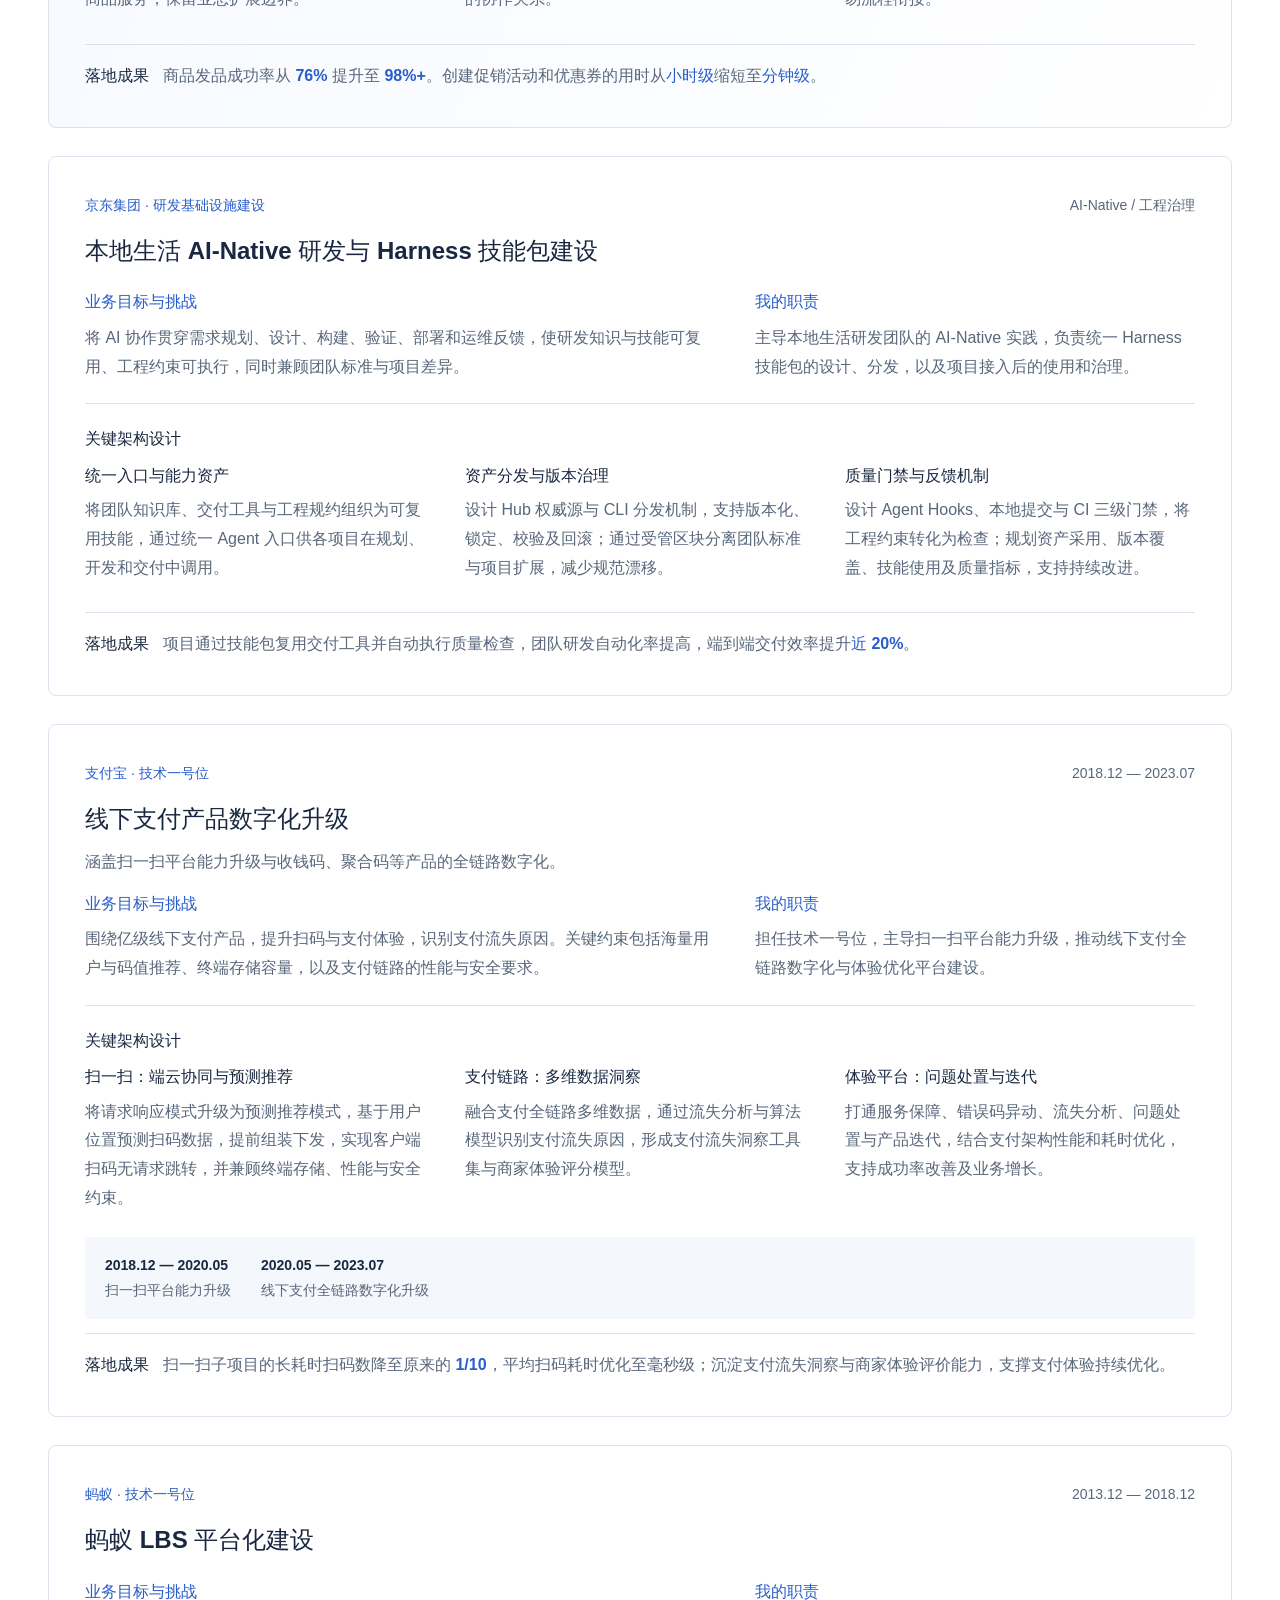
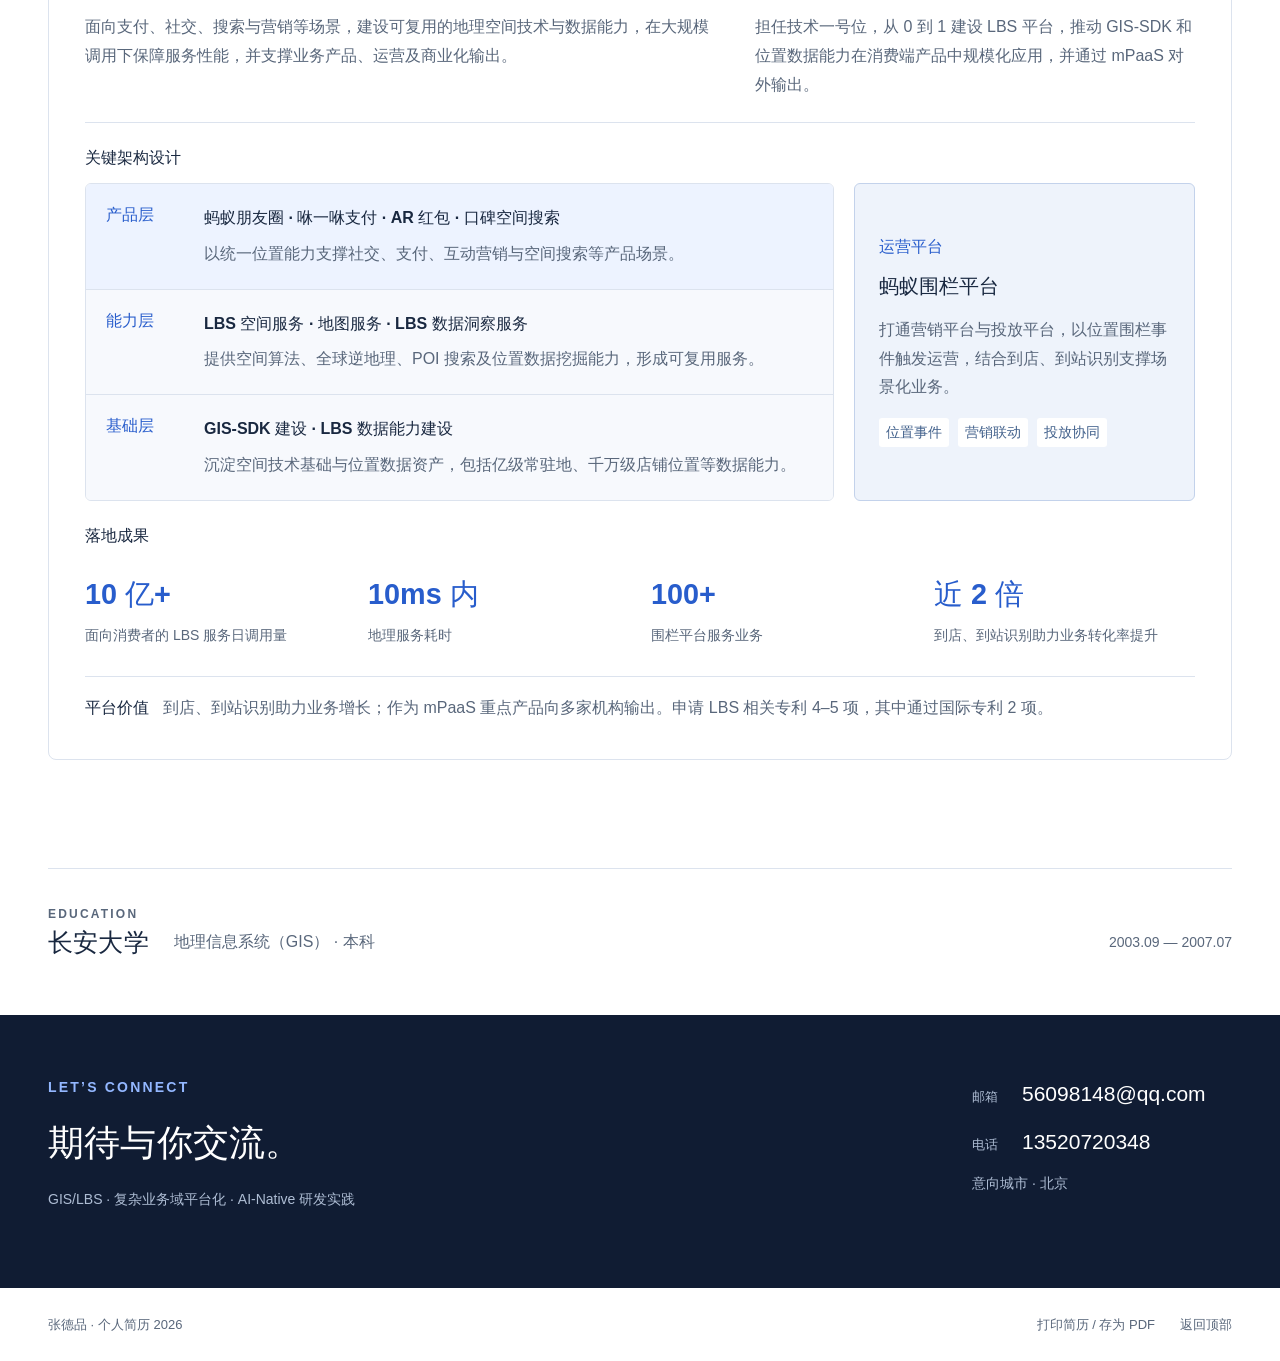
==== commit 1e779563: "feat: 增加简洁版个人简历" ====
--- a/index.html
+++ b/index.html
@@ -3,17 +3,25 @@
 <head>
 <meta charset="UTF-8"><meta name="viewport" content="width=device-width, initial-scale=1">
 <title>张德品 · 互联网管理与架构</title>
-<meta name="description" content="张德品个人简历。专注电商平台架构、AI-Native 研发基础设施、大规模分布式系统与技术团队管理。">
+<meta name="description" content="张德品个人简历。从零建设 GIS/LBS 平台，主导商品、营销与码平台改造，以及本地生活研发团队的 AI-Native 实践。">
 <meta name="theme-color" content="#101c33">
 <link rel="stylesheet" href="style.css">
 <link rel="stylesheet" href="projects.css">
 </head>
 <body>
 <a class="skip" href="#main">跳转到正文</a>
-<header><a class="brand" href="#"><span class="monogram">张</span>张德品<span class="brand-sub">个人简历 / 2026</span></a><nav aria-label="主导航"><a href="#expertise">主要成绩</a><a href="#experience">职业经历</a><a href="#projects">项目实践</a><a href="resume-brief.html">简洁版</a><a class="nav-contact" href="#contact">联系我</a></nav></header>
+<header><a class="brand" href="#"><span class="monogram">张</span>张德品<span class="brand-sub">个人简历 / 2026</span></a><nav aria-label="主导航"><a href="#expertise">核心技能</a><a href="#experience">职业经历</a><a href="#projects">项目实践</a><a href="resume-brief.html">简洁版</a><a class="nav-contact" href="#contact">联系我</a></nav></header>
 <main id="main">
 <section class="hero">
-<div class="hero-inner"><div class="hero-copy"><p class="eyebrow">PLATFORM ARCHITECTURE</p><h1>张德品<span>让架构支撑业务，<br>让智能融入研发。</span></h1><p class="role">互联网管理与架构</p><p class="hero-description">在京东建设本地生活平台与 AI-Native 研发基础设施，<br class="desktop">曾在支付宝负责地理服务与码平台建设。</p><div class="hero-tags"><span>平台化架构</span><span>AI-Native</span><span>分布式服务</span></div><div class="actions"><a class="button primary" href="#projects">查看项目实践</a><a class="button secondary" href="mailto:56098148@qq.com">邮件联系</a></div><p class="location">意向城市 · 北京</p></div>
+<div class="hero-inner">
+  <div class="hero-copy">
+    <h1>张德品</h1>
+    <p class="role">互联网管理与架构</p>
+    <p class="hero-description">从零建设 LBS 平台，将面向消费者的位置服务扩展至日调用超 10 亿次。主导商品、营销与码平台改造，推动本地生活研发团队采用 AI-Native 交付方式。</p>
+    <div class="hero-tags"><span>GIS/LBS 平台建设</span><span>复杂业务域平台化</span><span>AI-Native 研发实践</span></div>
+    <div class="actions"><a class="button primary" href="#projects">查看项目实践</a><a class="button secondary" href="mailto:56098148@qq.com">邮件联系</a></div>
+    <p class="location">意向城市 · 北京</p>
+  </div>
 <aside class="hero-aside" aria-label="职业概要">
   <h2>职业概要</h2>
   <div class="focus-row"><span>现任</span><strong>京东集团<br><small>本地生活部门 C2 级架构师 P9</small></strong></div>
@@ -25,48 +33,50 @@
   </section>
 </aside></div>
 <div class="metrics">
-  <div><strong>1<span>/10</span></strong><p>长耗时扫码数降至原来的 1/10</p><small>支付宝扫一扫</small></div>
-  <div><strong>20%<span>+</span></strong><p>团队端到端研发效率提升</p><small>AI-Native 研发基础设施</small></div>
-  <div><strong>10<span>亿+</span></strong><p>地理服务日调用量</p><small>蚂蚁 LBS 平台</small></div>
+  <div><strong>5<span>pt</span></strong><p>线下扫码成功率提升</p></div>
+  <div><strong>平台化</strong><p>主导商品、门店、营销、LBS 等业务域升级</p></div>
+  <div><strong><span>近 </span>20%</strong><p>AI-Native 实践提升研发团队端到端交付效率</p></div>
 </div>
 </section>
-<section id="expertise" class="section" aria-labelledby="achievements-title">
-  <div class="section-heading"><h2 id="achievements-title">主要成绩</h2></div>
+<section id="expertise" class="section" aria-labelledby="skills-title">
+  <div class="section-heading"><h2 id="skills-title">三大核心技能</h2></div>
   <div class="achievement-grid">
     <article>
-      <h3>技术赋能业务</h3>
+      <h3>GIS/LBS 平台建设</h3>
       <dl>
-        <dt>业务增长</dt>
-        <dd>通过 LBS 识别用户到店、到站场景，助力相关业务的点击率／搜索率提升 2 倍。</dd>
-        <dt>业务效率</dt>
-        <dd>将支付流失分析、错误码监测与问题处置接入同一平台，帮助业务团队定位收钱码、聚合码的支付流失原因。</dd>
-        <dt>用户体验</dt>
-        <dd>扫一扫根据用户位置提前下发预测结果，客户端扫码后可直接跳转。长耗时扫码数降至原来的 1/10。</dd>
+        <dt>从 0 到 1</dt>
+        <dd>建设 GIS-SDK 和位置数据基础，将空间计算、地图与位置洞察能力封装为共享服务。</dd>
+        <dt>规模化服务</dt>
+        <dd>面向消费者提供逆地理编码、POI 搜索等 LBS 服务，日调用超 10 亿次。</dd>
+        <dt>网格运营</dt>
+        <dd>建设 LBS 网格运营平台，为运营团队提供作战地图，帮助团队按网格发现业务增长机会。</dd>
       </dl>
     </article>
     <article>
-      <h3>研发提效</h3>
+      <h3>复杂业务域的平台化架构</h3>
       <dl>
-        <dt>平台化</dt>
-        <dd>在京东本地生活统一商品模型、升级促销模型并改造订单链路，使不同业态能够复用商品、促销与交易能力。</dd>
-        <dt>AI-Native</dt>
-        <dd>通过统一 Agent 入口和 CLI 分发团队 Skills，将工程规约纳入提交检查与 CI 门禁，推动团队端到端研发效率提升 20%+。</dd>
+        <dt>业务增长</dt>
+        <dd>通过位置服务识别用户到店、到站场景，助力相关业务转化率提升近 2 倍。</dd>
+        <dt>业务效率</dt>
+        <dd>统一多类商品的模型与服务，发品成功率从 76% 提升至 98%+。营销模型支持网格级和城市级配置，创建促销活动、优惠券的用时从小时级缩短至分钟级。</dd>
+        <dt>用户体验</dt>
+        <dd>主导码平台改造，通过端云协同提前下发扫码所需数据，将长耗时扫码数降至原来的 1/10，线下扫码支付成功率提升 5pt。</dd>
       </dl>
     </article>
     <article>
-      <h3>大规模分布式服务支撑</h3>
+      <h3>本地生活团队 AI-Native 实践</h3>
       <dl>
-        <dt>LBS 服务</dt>
-        <dd>将逆地理编码、POI 搜索等能力建成共享服务。地理服务日调用量超过 10 亿，耗时控制在 10ms 内。</dd>
-        <dt>码平台（扫一扫／付款码）</dt>
-        <dd>建设支付宝扫一扫与付款码的平台能力。在扫一扫链路采用端云协同，在终端存储和支付安全约束下，将平均扫码耗时优化至毫秒级。</dd>
+        <dt>统一 Harness 技能包</dt>
+        <dd>主导团队建设统一的 Harness 技能包，集中维护研发知识与工程规约，通过 CLI 分发，让各项目按版本接入和使用。</dd>
+        <dt>研发交付自动化</dt>
+        <dd>把知识库、交付工具和质量门禁纳入研发流程，在本地提交和 CI 阶段自动执行检查。团队研发自动化率提高，端到端交付效率提升近 20%。</dd>
       </dl>
     </article>
   </div>
 </section>
 <section id="experience" class="experience-section"><div class="section"><div class="section-heading"><div><p class="eyebrow">EXPERIENCE</p><h2>职业经历</h2></div><p>从地理信息服务，到支付与电商平台。</p></div><div class="timeline">
-<article class="job"><div class="job-date">2023.07.03 — 至今<span class="current">当前</span></div><div><h3>京东集团</h3><p class="job-role">本地生活部门 C2 级架构师 P9</p><p>负责本地生活部门架构，主导商品、营销、订单、商家门店等核心系统的平台化架构升级，以 DDD 领域建模支撑多业态的共性能力复用与差异化扩展。</p><p>重点推进商品模型统一、促销模型升级与订单链路改造；建设团队 AI-Native 研发基础设施，将研发知识、工程规范和可复用技能融入交付流程，推动团队端到端效率提升 20%+。</p></div></article>
-<article class="job"><div class="job-date">2013.12 — 2023.07</div><div><h3>蚂蚁金服 <span>支付宝事业群</span></h3><p class="job-role">高级技术专家 P8</p><p>负责 LBS 基础服务、空间数据挖掘及平台化与商业化建设，支撑支付宝、口碑、国际、网商等业务。</p><p>负责支付宝码平台建设，支撑扫一扫、付款码，并推进分享与终端设备等产品的平台化。</p><p>负责收钱码、当面付等亿级产品的数字化升级与支付成功率优化，搭建线下支付体验洞察平台，以数据分析支持产品优化与业务增长。</p></div></article>
+<article class="job"><div class="job-date">2023.07.03 — 至今<span class="current">当前</span></div><div><h3>京东集团</h3><p class="job-role">本地生活部门 C2 级架构师 P9</p><p>负责本地生活部门架构，主导商品、营销、订单、商家门店等核心系统的平台化架构升级，以 DDD 领域建模支撑多业态的共性能力复用与差异化扩展。</p><p>统一商品模型与商品服务，升级网格级、城市级营销模型。主导本地生活团队的 AI-Native 实践，建设 Harness 技能包并推动各项目使用。</p></div></article>
+<article class="job"><div class="job-date">2013.12 — 2023.07</div><div><h3>蚂蚁金服 <span>支付宝事业群</span></h3><p class="job-role">高级技术专家 P8</p><p>从零建设 LBS 平台，负责 GIS-SDK、空间服务与位置数据能力，支撑支付宝、口碑、国际、网商等业务。</p><p>负责支付宝码平台建设，支撑扫一扫、付款码，并推进分享与终端设备等产品的平台化。</p><p>负责收钱码、当面付等亿级产品的数字化升级与支付成功率优化，搭建线下支付体验洞察平台，以数据分析支持产品优化与业务增长。</p></div></article>
 <article class="job"><div class="job-date">2012.10 — 2013.12</div><div><h3>图吧科技 <span>MapBar</span></h3><p class="job-role">部门技术副经理</p><p>负责地理服务 API 建设，包括地理编码、逆地理编码、POI 搜索和公交搜索等服务。</p></div></article>
 <article class="job"><div class="job-date">2009.10 — 2012.10</div><div><h3>esriChina</h3><p class="job-role">地图研发工程师</p><p>负责中文地理编码服务及 ArcGIS 军标插件开发。</p></div></article>
 <article class="job"><div class="job-date">2008.04 — 2009.10</div><div><h3>中科软</h3><p class="job-role">软件开发工程师</p></div></article></div></div></section>
@@ -76,16 +86,16 @@
 <h3>本地生活系统平台化架构升级</h3>
 <div class="project-context"><div><h4>业务目标与挑战</h4><p>面向本地生活多业态发展，既要复用商品、营销、订单与商家门店的共性能力，也要支持不同业态的差异化扩展。核心问题是明确统一模型、领域职责与扩展边界。</p></div><div><h4>我的职责</h4><p>负责部门架构，主导核心系统的平台化升级，统筹商品模型统一、促销模型升级及订单链路改造。</p></div></div>
 <h4 class="architecture-heading">关键架构设计</h4>
-<div class="project-columns"><div><h4>统一领域模型与扩展边界</h4><p>基于 DDD 梳理核心领域，提炼商品共性并保留业态扩展边界，使商品接入建立在统一模型与通用能力之上。</p></div><div><h4>促销能力平台化</h4><p>围绕多业态营销诉求升级促销模型，梳理促销规则与商品、订单的协作关系，形成可复用的营销能力。</p></div><div><h4>交易链路协同</h4><p>以商品、营销与订单的领域边界为基础改造订单链路，明确核心流程及系统职责，支撑多业态交易流程衔接。</p></div></div>
-<p class="result"><strong>落地成果</strong>完成本地生活核心系统的平台化架构升级，沉淀面向多业态的商品、促销与订单能力，为业务扩展提供统一架构基础。</p>
+<div class="project-columns"><div><h4>统一领域模型与扩展边界</h4><p>基于 DDD 梳理核心领域，梳理各商品类型独立建设的模型与服务，将共性收敛到统一商品模型和商品服务，保留业态扩展边界。</p></div><div><h4>促销能力平台化</h4><p>将网格和城市纳入营销模型，支持按地域创建促销活动和优惠券，并明确促销规则与商品、订单的协作关系。</p></div><div><h4>交易链路协同</h4><p>以商品、营销与订单的领域边界为基础改造订单链路，明确核心流程及系统职责，支撑多业态交易流程衔接。</p></div></div>
+<p class="result"><strong>落地成果</strong>商品发品成功率从 <b>76%</b> 提升至 <b>98%+</b>。创建促销活动和优惠券的用时从<b>小时级</b>缩短至<b>分钟级</b>。</p>
 </article>
 <article class="project">
 <div class="project-meta"><span>京东集团 · 研发基础设施建设</span><span>AI-Native / 工程治理</span></div>
-<h3>团队 AI-Native 研发基础设施建设</h3>
-<div class="project-context"><div><h4>业务目标与挑战</h4><p>将 AI 协作贯穿需求规划、设计、构建、验证、部署和运维反馈，使研发知识与技能可复用、工程约束可执行，同时兼顾团队标准与项目差异。</p></div><div><h4>我的职责</h4><p>设计并建设团队 AI-Native 研发基础设施，组织统一 Agent 入口、Skills 资产、工程规约、分发机制与质量门禁。</p></div></div>
+<h3>本地生活 AI-Native 研发与 Harness 技能包建设</h3>
+<div class="project-context"><div><h4>业务目标与挑战</h4><p>将 AI 协作贯穿需求规划、设计、构建、验证、部署和运维反馈，使研发知识与技能可复用、工程约束可执行，同时兼顾团队标准与项目差异。</p></div><div><h4>我的职责</h4><p>主导本地生活研发团队的 AI-Native 实践，负责统一 Harness 技能包的设计、分发，以及项目接入后的使用和治理。</p></div></div>
 <h4 class="architecture-heading">关键架构设计</h4>
-<div class="project-columns"><div><h4>统一入口与能力资产</h4><p>以 Agent 入口和 Skills 体系组织知识库、工程规约、记忆管理、能力测评及项目接入，支撑研发六阶段协作。</p></div><div><h4>资产分发与版本治理</h4><p>设计 Hub 权威源与 CLI 分发机制，支持版本化、锁定、校验及回滚；通过受管区块分离团队标准与项目扩展，减少规范漂移。</p></div><div><h4>质量门禁与反馈机制</h4><p>设计 Agent Hooks、本地提交与 CI 三级门禁，将工程约束转化为检查；规划资产采用、版本覆盖、技能使用及质量指标，支持持续改进。</p></div></div>
-<p class="result"><strong>落地成果</strong>推动 AI-Native 能力融入团队交付流程，团队端到端效率提升 <b>20%+</b>。</p>
+<div class="project-columns"><div><h4>统一入口与能力资产</h4><p>将团队知识库、交付工具与工程规约组织为可复用技能，通过统一 Agent 入口供各项目在规划、开发和交付中调用。</p></div><div><h4>资产分发与版本治理</h4><p>设计 Hub 权威源与 CLI 分发机制，支持版本化、锁定、校验及回滚；通过受管区块分离团队标准与项目扩展，减少规范漂移。</p></div><div><h4>质量门禁与反馈机制</h4><p>设计 Agent Hooks、本地提交与 CI 三级门禁，将工程约束转化为检查；规划资产采用、版本覆盖、技能使用及质量指标，支持持续改进。</p></div></div>
+<p class="result"><strong>落地成果</strong>项目通过技能包复用交付工具并自动执行质量检查，团队研发自动化率提高，端到端交付效率提升<b>近 20%</b>。</p>
 </article>
 <article class="project">
 <div class="project-meta"><span>支付宝 · 技术一号位</span><span>2018.12 — 2023.07</span></div>
@@ -100,7 +110,7 @@
 <article class="project lbs">
 <div class="project-meta"><span>蚂蚁 · 技术一号位</span><span>2013.12 — 2018.12</span></div>
 <h3>蚂蚁 LBS 平台化建设</h3>
-<div class="project-context"><div><h4>业务目标与挑战</h4><p>面向支付、社交、搜索与营销等场景，建设可复用的地理空间技术与数据能力，在大规模调用下保障服务性能，并支撑业务产品、运营及商业化输出。</p></div><div><h4>我的职责</h4><p>担任技术一号位，负责 LBS 基础服务、空间数据挖掘及平台化建设，推动位置能力在业务中的应用和对外输出。</p></div></div>
+<div class="project-context"><div><h4>业务目标与挑战</h4><p>面向支付、社交、搜索与营销等场景，建设可复用的地理空间技术与数据能力，在大规模调用下保障服务性能，并支撑业务产品、运营及商业化输出。</p></div><div><h4>我的职责</h4><p>担任技术一号位，从 0 到 1 建设 LBS 平台，推动 GIS-SDK 和位置数据能力在消费端产品中规模化应用，并通过 mPaaS 对外输出。</p></div></div>
 <h4 class="architecture-heading">关键架构设计</h4>
 <div class="lbs-architecture" aria-label="LBS 平台分层架构与运营平台">
 <div class="lbs-stack">
@@ -111,10 +121,10 @@
 <aside class="lbs-operations"><h4>运营平台</h4><strong>蚂蚁围栏平台</strong><p>打通营销平台与投放平台，以位置围栏事件触发运营，结合到店、到站识别支撑场景化业务。</p><div class="tags"><span>位置事件</span><span>营销联动</span><span>投放协同</span></div></aside>
 </div>
 <h4 class="architecture-heading">落地成果</h4>
-<div class="project-outcomes"><div><strong>10 亿+</strong><span>地理服务日调用量</span></div><div><strong>10ms 内</strong><span>地理服务耗时</span></div><div><strong>100+</strong><span>围栏平台服务业务</span></div><div><strong>2 倍</strong><span>相关业务点击率／搜索率提升</span></div></div>
+<div class="project-outcomes"><div><strong>10 亿+</strong><span>面向消费者的 LBS 服务日调用量</span></div><div><strong>10ms 内</strong><span>地理服务耗时</span></div><div><strong>100+</strong><span>围栏平台服务业务</span></div><div><strong>近 2 倍</strong><span>到店、到站识别助力业务转化率提升</span></div></div>
 <p class="result"><strong>平台价值</strong>到店、到站识别助力业务增长；作为 mPaaS 重点产品向多家机构输出。申请 LBS 相关专利 4–5 项，其中通过国际专利 2 项。</p>
 </article></section>
 <section class="education section"><p class="eyebrow">EDUCATION</p><div><h2>长安大学</h2><p>地理信息系统（GIS） · 本科</p><span>2003.09 — 2007.07</span></div></section>
-<section id="contact" class="contact"><div><p class="eyebrow">LET’S CONNECT</p><h2>期待与你交流。</h2><p>电商平台架构 · AI-Native 研发基础设施 · 技术管理</p></div><div class="contact-links"><a href="mailto:56098148@qq.com"><small>邮箱</small>56098148@qq.com</a><a href="tel:13520720348"><small>电话</small>13520720348</a><p>意向城市 · 北京</p></div></section>
+<section id="contact" class="contact"><div><p class="eyebrow">LET’S CONNECT</p><h2>期待与你交流。</h2><p>GIS/LBS · 复杂业务域平台化 · AI-Native 研发实践</p></div><div class="contact-links"><a href="mailto:56098148@qq.com"><small>邮箱</small>56098148@qq.com</a><a href="tel:13520720348"><small>电话</small>13520720348</a><p>意向城市 · 北京</p></div></section>
 </main><footer><span>张德品 · 个人简历 2026</span><div><button type="button" id="print">打印简历 / 存为 PDF</button><a href="#">返回顶部</a></div></footer><script src="script.js"></script>
 </body></html>
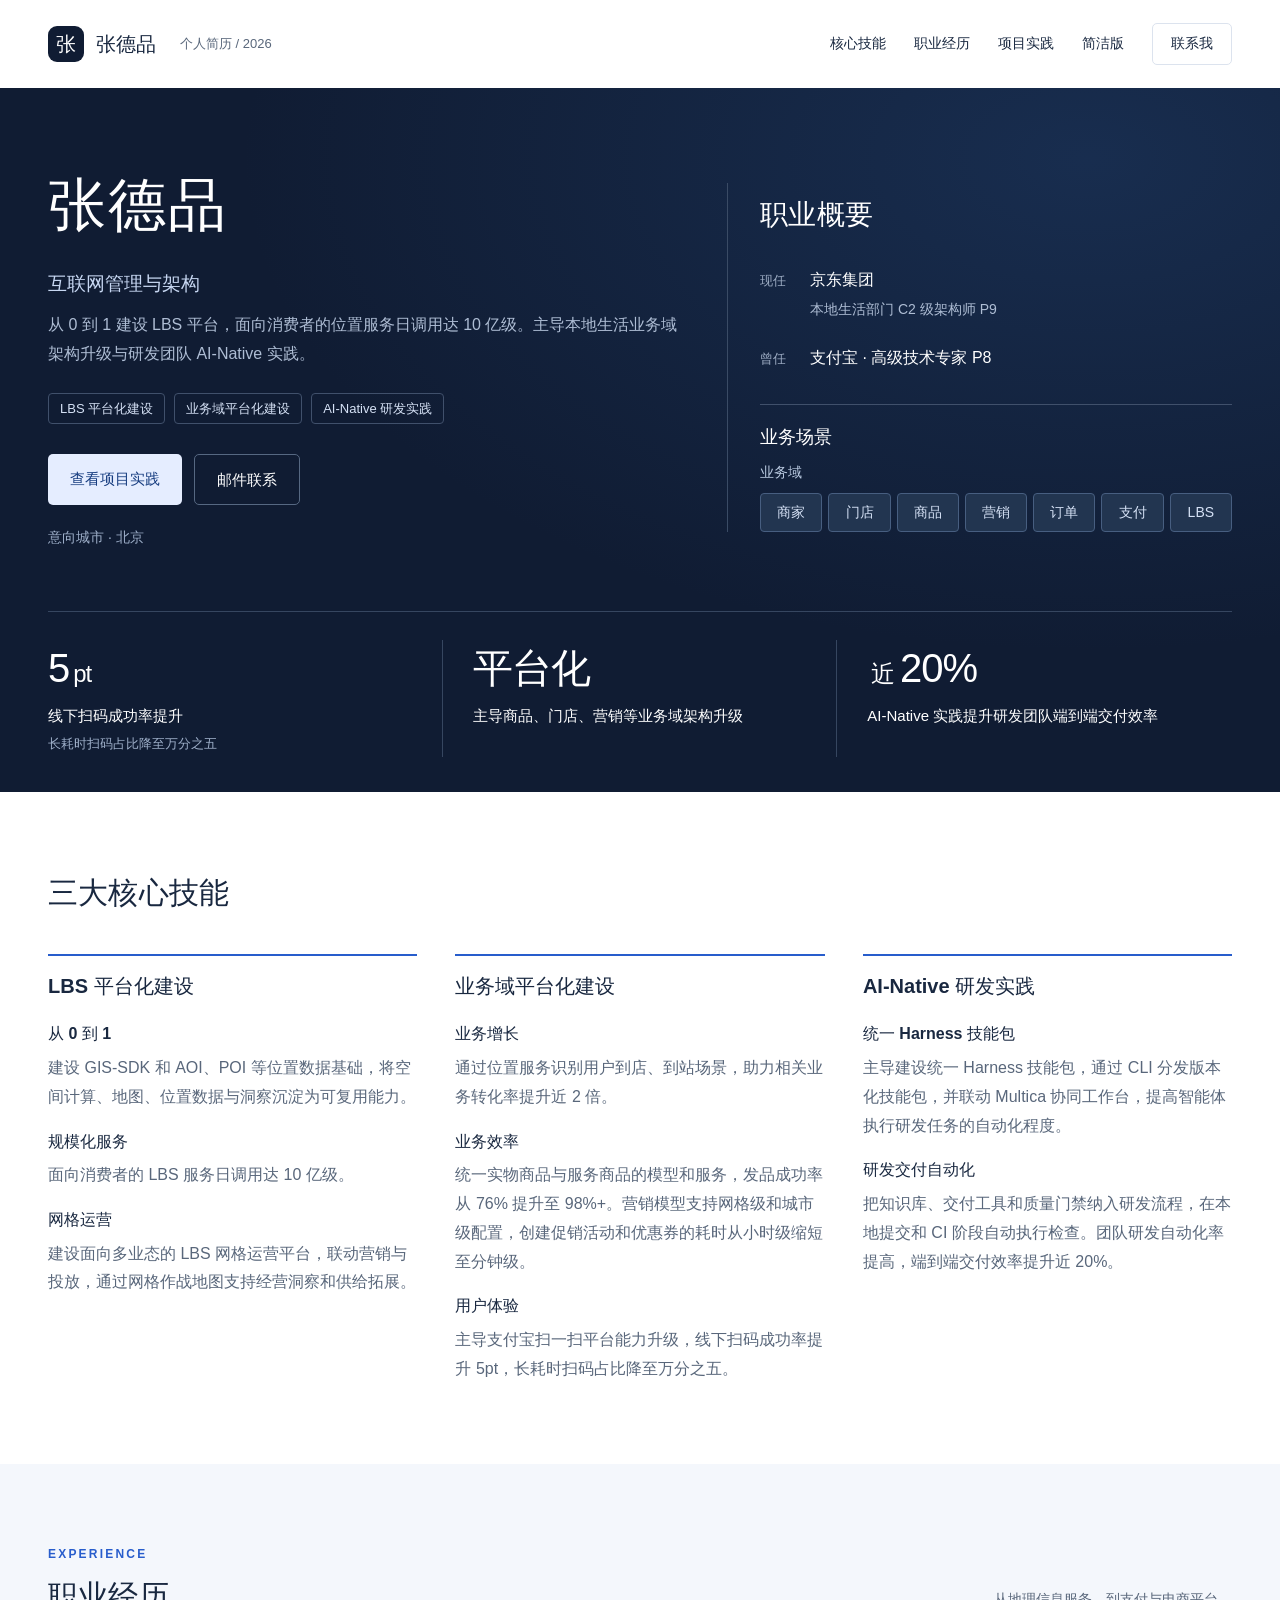
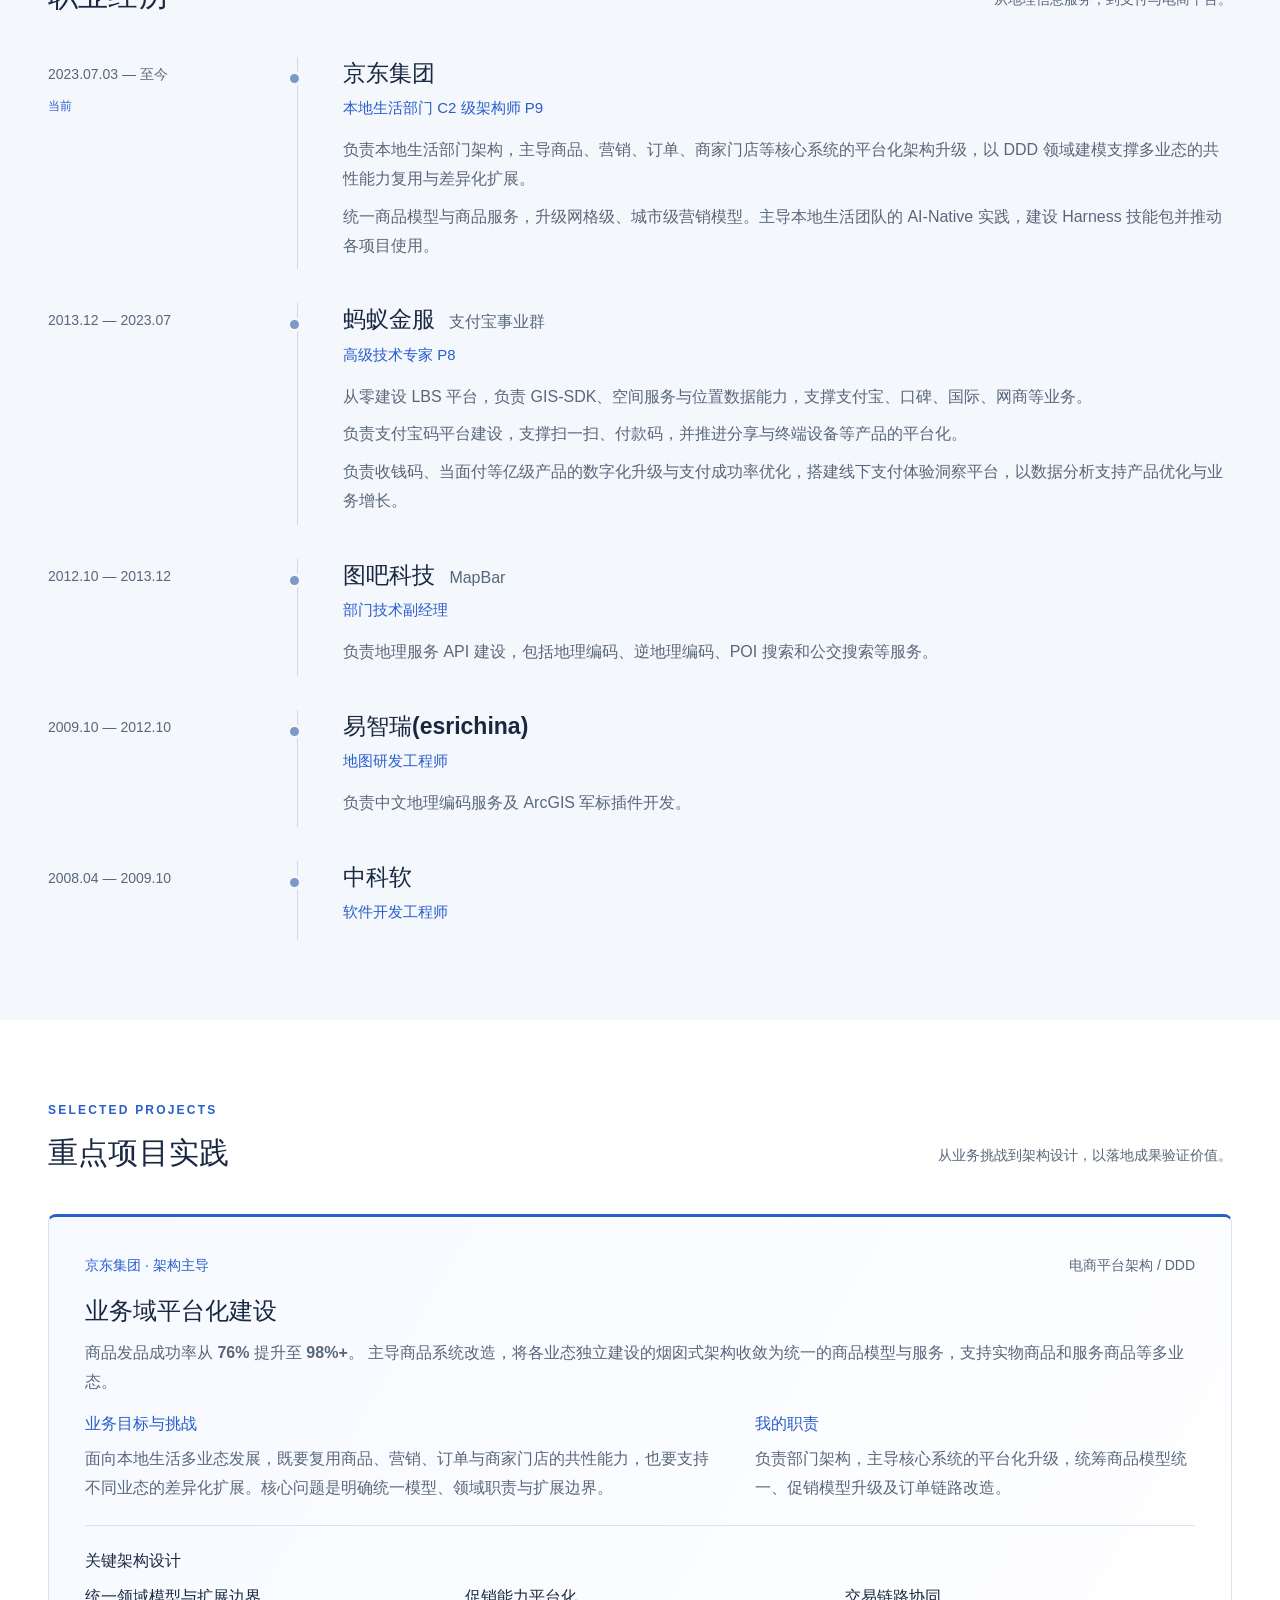
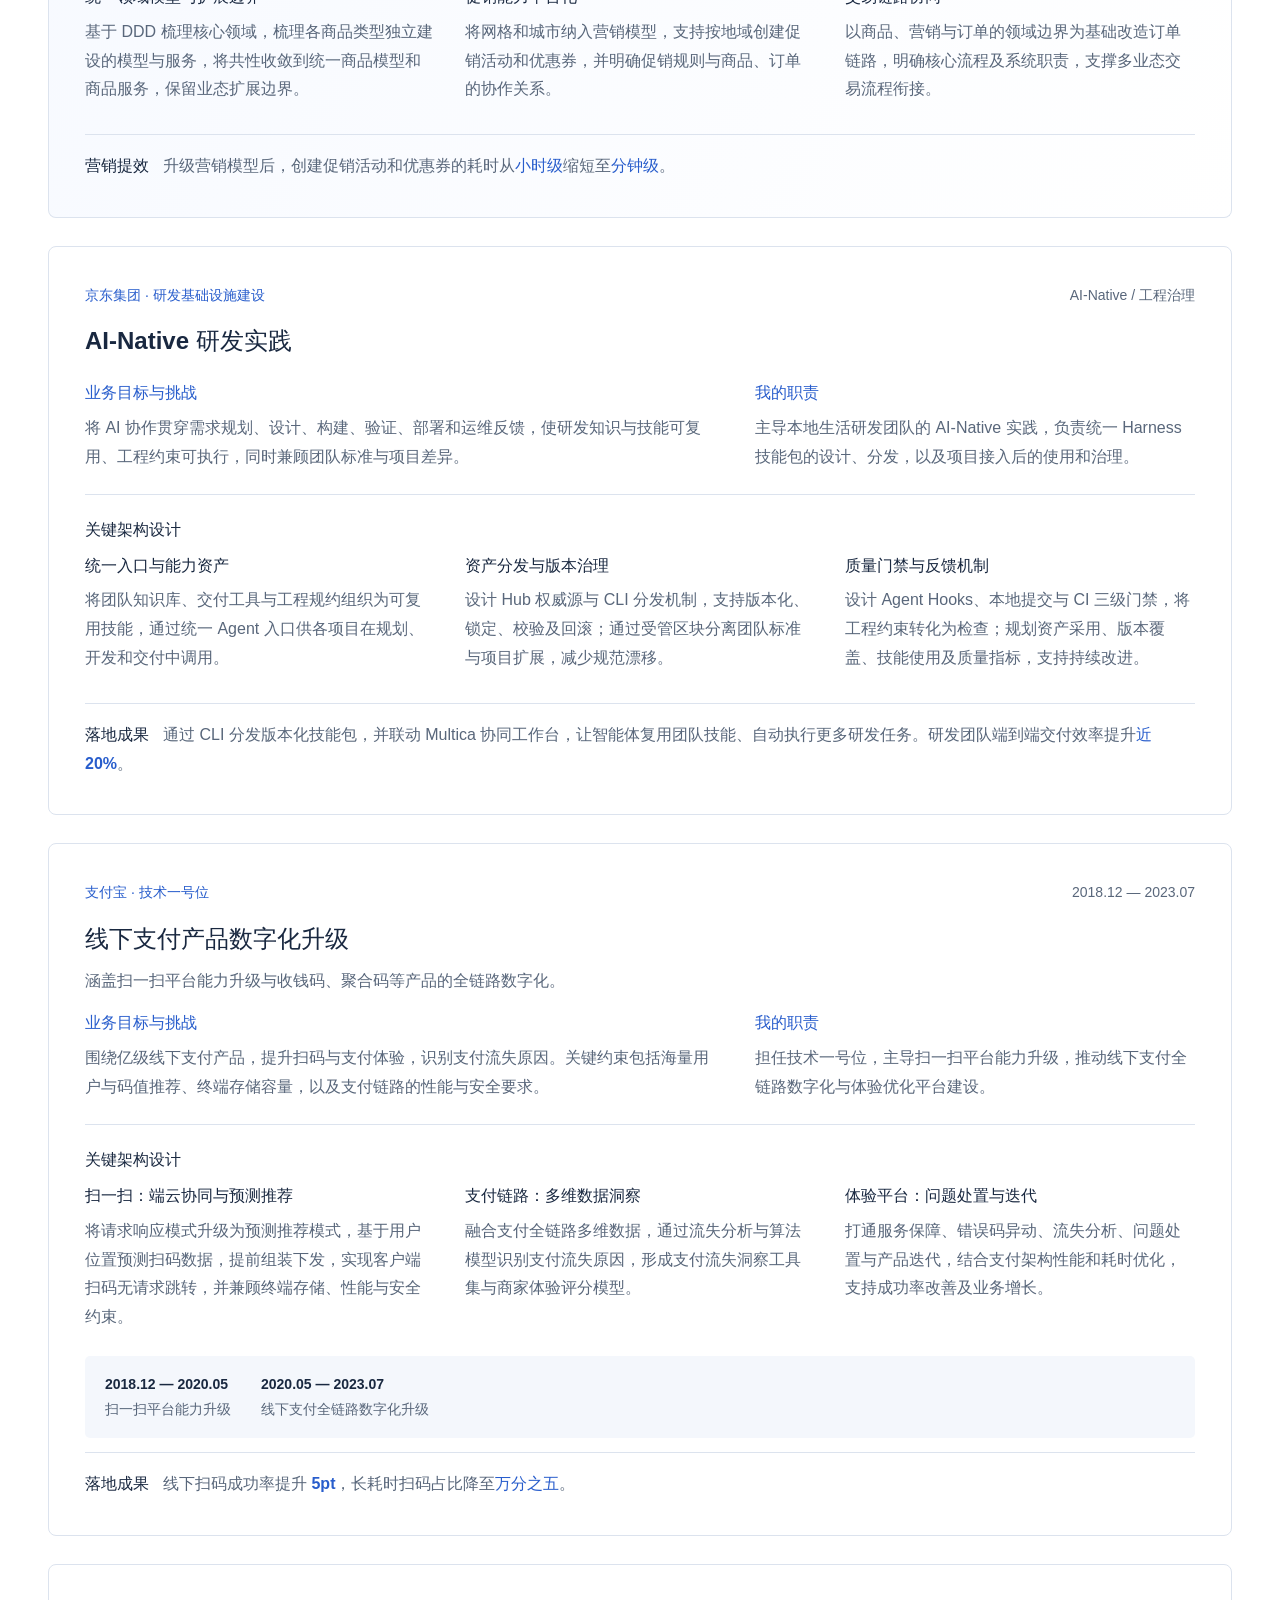
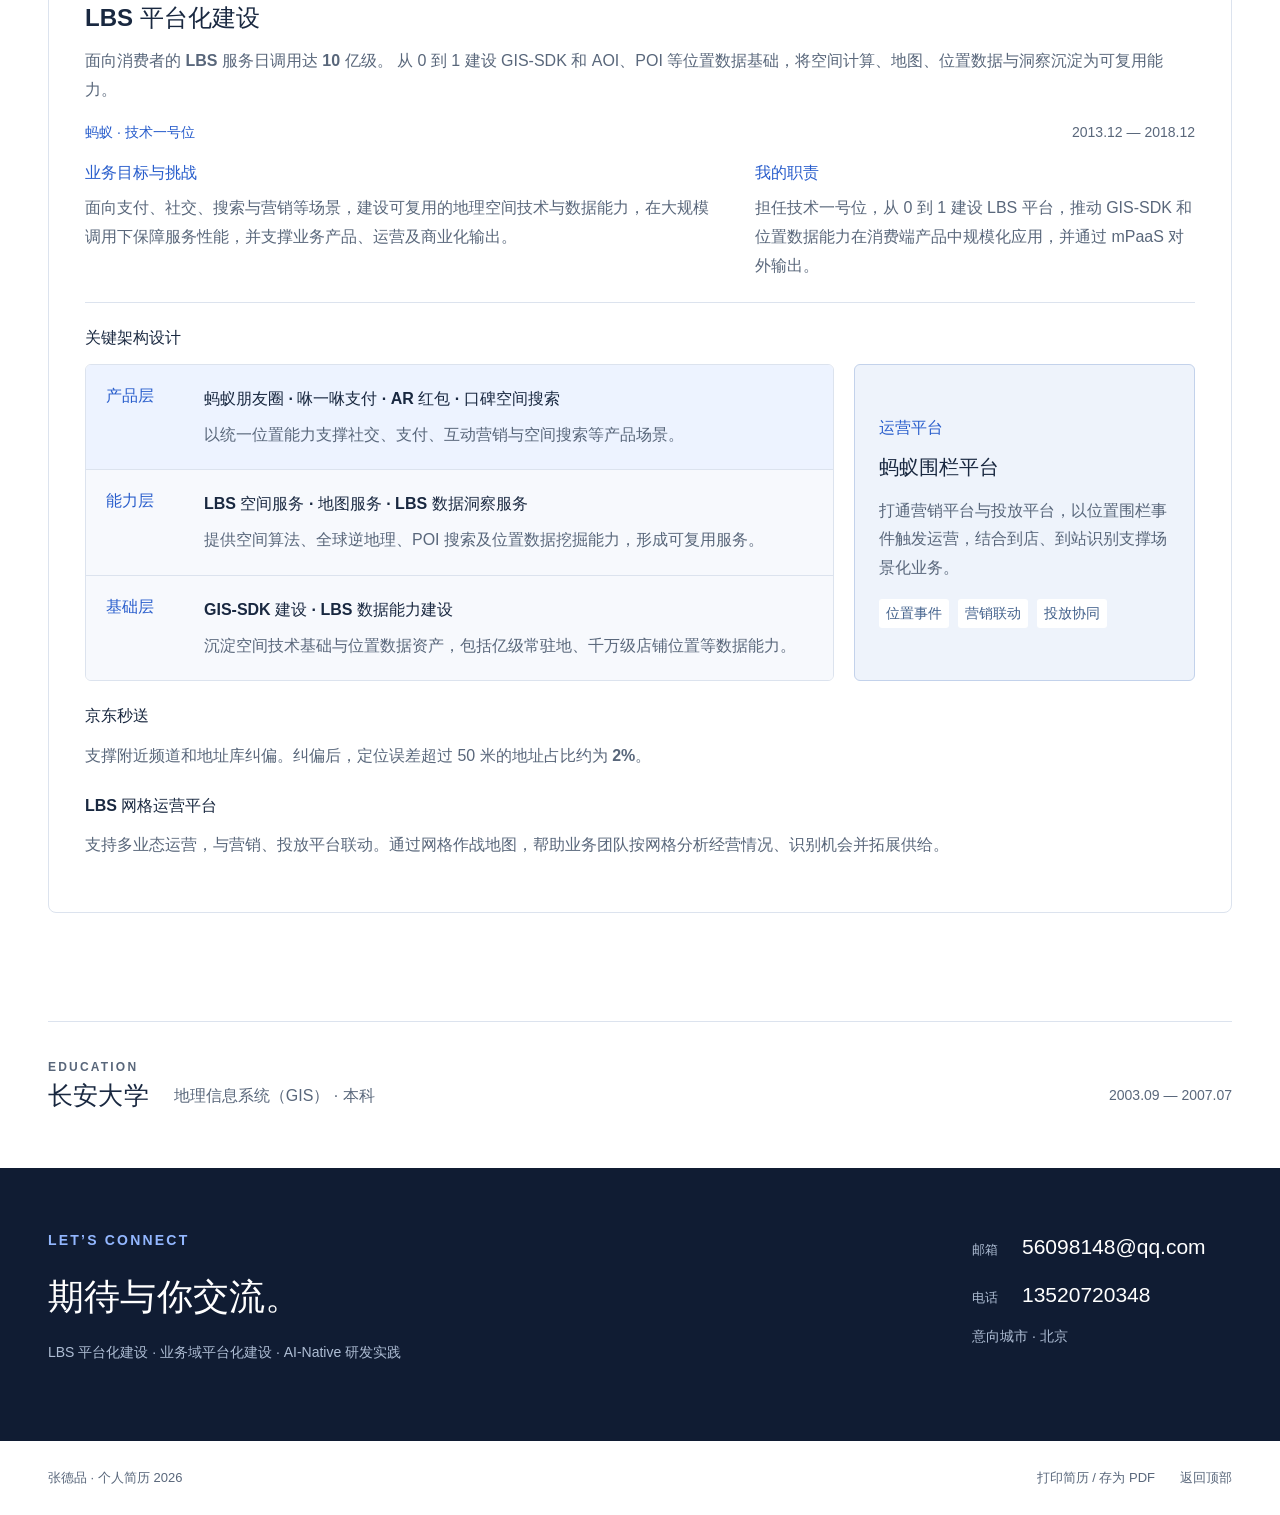
==== commit 831bc509: "feat: 优化个人简历" ====
--- a/index.html
+++ b/index.html
@@ -3,7 +3,7 @@
 <head>
 <meta charset="UTF-8"><meta name="viewport" content="width=device-width, initial-scale=1">
 <title>张德品 · 互联网管理与架构</title>
-<meta name="description" content="张德品个人简历。从零建设 GIS/LBS 平台，主导商品、营销与码平台改造，以及本地生活研发团队的 AI-Native 实践。">
+<meta name="description" content="张德品个人简历。京东集团本地生活部门 C2 级架构师 P9，专注 LBS 平台化建设、业务域平台化建设与 AI-Native 研发实践。">
 <meta name="theme-color" content="#101c33">
 <link rel="stylesheet" href="style.css">
 <link rel="stylesheet" href="projects.css">
@@ -17,8 +17,8 @@
   <div class="hero-copy">
     <h1>张德品</h1>
     <p class="role">互联网管理与架构</p>
-    <p class="hero-description">从零建设 LBS 平台，将面向消费者的位置服务扩展至日调用超 10 亿次。主导商品、营销与码平台改造，推动本地生活研发团队采用 AI-Native 交付方式。</p>
-    <div class="hero-tags"><span>GIS/LBS 平台建设</span><span>复杂业务域平台化</span><span>AI-Native 研发实践</span></div>
+    <p class="hero-description">从 0 到 1 建设 LBS 平台，面向消费者的位置服务日调用达 10 亿级。主导本地生活业务域架构升级与研发团队 AI-Native 实践。</p>
+    <div class="hero-tags"><span>LBS 平台化建设</span><span>业务域平台化建设</span><span>AI-Native 研发实践</span></div>
     <div class="actions"><a class="button primary" href="#projects">查看项目实践</a><a class="button secondary" href="mailto:56098148@qq.com">邮件联系</a></div>
     <p class="location">意向城市 · 北京</p>
   </div>
@@ -33,8 +33,8 @@
   </section>
 </aside></div>
 <div class="metrics">
-  <div><strong>5<span>pt</span></strong><p>线下扫码成功率提升</p></div>
-  <div><strong>平台化</strong><p>主导商品、门店、营销、LBS 等业务域升级</p></div>
+  <div><strong>5<span>pt</span></strong><p>线下扫码成功率提升</p><small>长耗时扫码占比降至万分之五</small></div>
+  <div><strong>平台化</strong><p>主导商品、门店、营销等业务域架构升级</p></div>
   <div><strong><span>近 </span>20%</strong><p>AI-Native 实践提升研发团队端到端交付效率</p></div>
 </div>
 </section>
@@ -42,32 +42,32 @@
   <div class="section-heading"><h2 id="skills-title">三大核心技能</h2></div>
   <div class="achievement-grid">
     <article>
-      <h3>GIS/LBS 平台建设</h3>
+      <h3>LBS 平台化建设</h3>
       <dl>
         <dt>从 0 到 1</dt>
-        <dd>建设 GIS-SDK 和位置数据基础，将空间计算、地图与位置洞察能力封装为共享服务。</dd>
+        <dd>建设 GIS-SDK 和 AOI、POI 等位置数据基础，将空间计算、地图、位置数据与洞察沉淀为可复用能力。</dd>
         <dt>规模化服务</dt>
-        <dd>面向消费者提供逆地理编码、POI 搜索等 LBS 服务，日调用超 10 亿次。</dd>
+        <dd>面向消费者的 LBS 服务日调用达 10 亿级。</dd>
         <dt>网格运营</dt>
-        <dd>建设 LBS 网格运营平台，为运营团队提供作战地图，帮助团队按网格发现业务增长机会。</dd>
+        <dd>建设面向多业态的 LBS 网格运营平台，联动营销与投放，通过网格作战地图支持经营洞察和供给拓展。</dd>
       </dl>
     </article>
     <article>
-      <h3>复杂业务域的平台化架构</h3>
+      <h3>业务域平台化建设</h3>
       <dl>
         <dt>业务增长</dt>
         <dd>通过位置服务识别用户到店、到站场景，助力相关业务转化率提升近 2 倍。</dd>
         <dt>业务效率</dt>
-        <dd>统一多类商品的模型与服务，发品成功率从 76% 提升至 98%+。营销模型支持网格级和城市级配置，创建促销活动、优惠券的用时从小时级缩短至分钟级。</dd>
+        <dd>统一实物商品与服务商品的模型和服务，发品成功率从 76% 提升至 98%+。营销模型支持网格级和城市级配置，创建促销活动和优惠券的耗时从小时级缩短至分钟级。</dd>
         <dt>用户体验</dt>
-        <dd>主导码平台改造，通过端云协同提前下发扫码所需数据，将长耗时扫码数降至原来的 1/10，线下扫码支付成功率提升 5pt。</dd>
+        <dd>主导支付宝扫一扫平台能力升级，线下扫码成功率提升 5pt，长耗时扫码占比降至万分之五。</dd>
       </dl>
     </article>
     <article>
-      <h3>本地生活团队 AI-Native 实践</h3>
+      <h3>AI-Native 研发实践</h3>
       <dl>
         <dt>统一 Harness 技能包</dt>
-        <dd>主导团队建设统一的 Harness 技能包，集中维护研发知识与工程规约，通过 CLI 分发，让各项目按版本接入和使用。</dd>
+        <dd>主导建设统一 Harness 技能包，通过 CLI 分发版本化技能包，并联动 Multica 协同工作台，提高智能体执行研发任务的自动化程度。</dd>
         <dt>研发交付自动化</dt>
         <dd>把知识库、交付工具和质量门禁纳入研发流程，在本地提交和 CI 阶段自动执行检查。团队研发自动化率提高，端到端交付效率提升近 20%。</dd>
       </dl>
@@ -78,24 +78,25 @@
 <article class="job"><div class="job-date">2023.07.03 — 至今<span class="current">当前</span></div><div><h3>京东集团</h3><p class="job-role">本地生活部门 C2 级架构师 P9</p><p>负责本地生活部门架构，主导商品、营销、订单、商家门店等核心系统的平台化架构升级，以 DDD 领域建模支撑多业态的共性能力复用与差异化扩展。</p><p>统一商品模型与商品服务，升级网格级、城市级营销模型。主导本地生活团队的 AI-Native 实践，建设 Harness 技能包并推动各项目使用。</p></div></article>
 <article class="job"><div class="job-date">2013.12 — 2023.07</div><div><h3>蚂蚁金服 <span>支付宝事业群</span></h3><p class="job-role">高级技术专家 P8</p><p>从零建设 LBS 平台，负责 GIS-SDK、空间服务与位置数据能力，支撑支付宝、口碑、国际、网商等业务。</p><p>负责支付宝码平台建设，支撑扫一扫、付款码，并推进分享与终端设备等产品的平台化。</p><p>负责收钱码、当面付等亿级产品的数字化升级与支付成功率优化，搭建线下支付体验洞察平台，以数据分析支持产品优化与业务增长。</p></div></article>
 <article class="job"><div class="job-date">2012.10 — 2013.12</div><div><h3>图吧科技 <span>MapBar</span></h3><p class="job-role">部门技术副经理</p><p>负责地理服务 API 建设，包括地理编码、逆地理编码、POI 搜索和公交搜索等服务。</p></div></article>
-<article class="job"><div class="job-date">2009.10 — 2012.10</div><div><h3>esriChina</h3><p class="job-role">地图研发工程师</p><p>负责中文地理编码服务及 ArcGIS 军标插件开发。</p></div></article>
+<article class="job"><div class="job-date">2009.10 — 2012.10</div><div><h3>易智瑞(esrichina)</h3><p class="job-role">地图研发工程师</p><p>负责中文地理编码服务及 ArcGIS 军标插件开发。</p></div></article>
 <article class="job"><div class="job-date">2008.04 — 2009.10</div><div><h3>中科软</h3><p class="job-role">软件开发工程师</p></div></article></div></div></section>
 <section id="projects" class="section"><div class="section-heading"><div><p class="eyebrow">SELECTED PROJECTS</p><h2>重点项目实践</h2></div><p>从业务挑战到架构设计，以落地成果验证价值。</p></div>
 <article class="project featured">
 <div class="project-meta"><span>京东集团 · 架构主导</span><span>电商平台架构 / DDD</span></div>
-<h3>本地生活系统平台化架构升级</h3>
+<h3>业务域平台化建设</h3>
+<p class="project-scope"><strong>商品发品成功率从 76% 提升至 98%+。</strong> 主导商品系统改造，将各业态独立建设的烟囱式架构收敛为统一的商品模型与服务，支持实物商品和服务商品等多业态。</p>
 <div class="project-context"><div><h4>业务目标与挑战</h4><p>面向本地生活多业态发展，既要复用商品、营销、订单与商家门店的共性能力，也要支持不同业态的差异化扩展。核心问题是明确统一模型、领域职责与扩展边界。</p></div><div><h4>我的职责</h4><p>负责部门架构，主导核心系统的平台化升级，统筹商品模型统一、促销模型升级及订单链路改造。</p></div></div>
 <h4 class="architecture-heading">关键架构设计</h4>
 <div class="project-columns"><div><h4>统一领域模型与扩展边界</h4><p>基于 DDD 梳理核心领域，梳理各商品类型独立建设的模型与服务，将共性收敛到统一商品模型和商品服务，保留业态扩展边界。</p></div><div><h4>促销能力平台化</h4><p>将网格和城市纳入营销模型，支持按地域创建促销活动和优惠券，并明确促销规则与商品、订单的协作关系。</p></div><div><h4>交易链路协同</h4><p>以商品、营销与订单的领域边界为基础改造订单链路，明确核心流程及系统职责，支撑多业态交易流程衔接。</p></div></div>
-<p class="result"><strong>落地成果</strong>商品发品成功率从 <b>76%</b> 提升至 <b>98%+</b>。创建促销活动和优惠券的用时从<b>小时级</b>缩短至<b>分钟级</b>。</p>
+<p class="result"><strong>营销提效</strong>升级营销模型后，创建促销活动和优惠券的耗时从<b>小时级</b>缩短至<b>分钟级</b>。</p>
 </article>
 <article class="project">
 <div class="project-meta"><span>京东集团 · 研发基础设施建设</span><span>AI-Native / 工程治理</span></div>
-<h3>本地生活 AI-Native 研发与 Harness 技能包建设</h3>
+<h3>AI-Native 研发实践</h3>
 <div class="project-context"><div><h4>业务目标与挑战</h4><p>将 AI 协作贯穿需求规划、设计、构建、验证、部署和运维反馈，使研发知识与技能可复用、工程约束可执行，同时兼顾团队标准与项目差异。</p></div><div><h4>我的职责</h4><p>主导本地生活研发团队的 AI-Native 实践，负责统一 Harness 技能包的设计、分发，以及项目接入后的使用和治理。</p></div></div>
 <h4 class="architecture-heading">关键架构设计</h4>
 <div class="project-columns"><div><h4>统一入口与能力资产</h4><p>将团队知识库、交付工具与工程规约组织为可复用技能，通过统一 Agent 入口供各项目在规划、开发和交付中调用。</p></div><div><h4>资产分发与版本治理</h4><p>设计 Hub 权威源与 CLI 分发机制，支持版本化、锁定、校验及回滚；通过受管区块分离团队标准与项目扩展，减少规范漂移。</p></div><div><h4>质量门禁与反馈机制</h4><p>设计 Agent Hooks、本地提交与 CI 三级门禁，将工程约束转化为检查；规划资产采用、版本覆盖、技能使用及质量指标，支持持续改进。</p></div></div>
-<p class="result"><strong>落地成果</strong>项目通过技能包复用交付工具并自动执行质量检查，团队研发自动化率提高，端到端交付效率提升<b>近 20%</b>。</p>
+<p class="result"><strong>落地成果</strong>通过 CLI 分发版本化技能包，并联动 Multica 协同工作台，让智能体复用团队技能、自动执行更多研发任务。研发团队端到端交付效率提升<b>近 20%</b>。</p>
 </article>
 <article class="project">
 <div class="project-meta"><span>支付宝 · 技术一号位</span><span>2018.12 — 2023.07</span></div>
@@ -105,11 +106,12 @@
 <h4 class="architecture-heading">关键架构设计</h4>
 <div class="project-columns"><div><h4>扫一扫：端云协同与预测推荐</h4><p>将请求响应模式升级为预测推荐模式，基于用户位置预测扫码数据，提前组装下发，实现客户端扫码无请求跳转，并兼顾终端存储、性能与安全约束。</p></div><div><h4>支付链路：多维数据洞察</h4><p>融合支付全链路多维数据，通过流失分析与算法模型识别支付流失原因，形成支付流失洞察工具集与商家体验评分模型。</p></div><div><h4>体验平台：问题处置与迭代</h4><p>打通服务保障、错误码异动、流失分析、问题处置与产品迭代，结合支付架构性能和耗时优化，支持成功率改善及业务增长。</p></div></div>
 <div class="project-phases"><span><strong>2018.12 — 2020.05</strong>扫一扫平台能力升级</span><span><strong>2020.05 — 2023.07</strong>线下支付全链路数字化升级</span></div>
-<p class="result"><strong>落地成果</strong>扫一扫子项目的长耗时扫码数降至原来的 <b>1/10</b>，平均扫码耗时优化至毫秒级；沉淀支付流失洞察与商家体验评价能力，支撑支付体验持续优化。</p>
+<p class="result"><strong>落地成果</strong>线下扫码成功率提升 <b>5pt</b>，长耗时扫码占比降至<b>万分之五</b>。</p>
 </article>
 <article class="project lbs">
+<h3>LBS 平台化建设</h3>
+<p class="project-scope"><strong>面向消费者的 LBS 服务日调用达 10 亿级。</strong> 从 0 到 1 建设 GIS-SDK 和 AOI、POI 等位置数据基础，将空间计算、地图、位置数据与洞察沉淀为可复用能力。</p>
 <div class="project-meta"><span>蚂蚁 · 技术一号位</span><span>2013.12 — 2018.12</span></div>
-<h3>蚂蚁 LBS 平台化建设</h3>
 <div class="project-context"><div><h4>业务目标与挑战</h4><p>面向支付、社交、搜索与营销等场景，建设可复用的地理空间技术与数据能力，在大规模调用下保障服务性能，并支撑业务产品、运营及商业化输出。</p></div><div><h4>我的职责</h4><p>担任技术一号位，从 0 到 1 建设 LBS 平台，推动 GIS-SDK 和位置数据能力在消费端产品中规模化应用，并通过 mPaaS 对外输出。</p></div></div>
 <h4 class="architecture-heading">关键架构设计</h4>
 <div class="lbs-architecture" aria-label="LBS 平台分层架构与运营平台">
@@ -120,11 +122,12 @@
 </div>
 <aside class="lbs-operations"><h4>运营平台</h4><strong>蚂蚁围栏平台</strong><p>打通营销平台与投放平台，以位置围栏事件触发运营，结合到店、到站识别支撑场景化业务。</p><div class="tags"><span>位置事件</span><span>营销联动</span><span>投放协同</span></div></aside>
 </div>
-<h4 class="architecture-heading">落地成果</h4>
-<div class="project-outcomes"><div><strong>10 亿+</strong><span>面向消费者的 LBS 服务日调用量</span></div><div><strong>10ms 内</strong><span>地理服务耗时</span></div><div><strong>100+</strong><span>围栏平台服务业务</span></div><div><strong>近 2 倍</strong><span>到店、到站识别助力业务转化率提升</span></div></div>
-<p class="result"><strong>平台价值</strong>到店、到站识别助力业务增长；作为 mPaaS 重点产品向多家机构输出。申请 LBS 相关专利 4–5 项，其中通过国际专利 2 项。</p>
+<h4 class="architecture-heading">京东秒送</h4>
+<p>支撑附近频道和地址库纠偏。纠偏后，定位误差超过 50 米的地址占比约为 <strong>2%</strong>。</p>
+<h4 class="architecture-heading">LBS 网格运营平台</h4>
+<p>支持多业态运营，与营销、投放平台联动。通过网格作战地图，帮助业务团队按网格分析经营情况、识别机会并拓展供给。</p>
 </article></section>
 <section class="education section"><p class="eyebrow">EDUCATION</p><div><h2>长安大学</h2><p>地理信息系统（GIS） · 本科</p><span>2003.09 — 2007.07</span></div></section>
-<section id="contact" class="contact"><div><p class="eyebrow">LET’S CONNECT</p><h2>期待与你交流。</h2><p>GIS/LBS · 复杂业务域平台化 · AI-Native 研发实践</p></div><div class="contact-links"><a href="mailto:56098148@qq.com"><small>邮箱</small>56098148@qq.com</a><a href="tel:13520720348"><small>电话</small>13520720348</a><p>意向城市 · 北京</p></div></section>
+<section id="contact" class="contact"><div><p class="eyebrow">LET’S CONNECT</p><h2>期待与你交流。</h2><p>LBS 平台化建设 · 业务域平台化建设 · AI-Native 研发实践</p></div><div class="contact-links"><a href="mailto:56098148@qq.com"><small>邮箱</small>56098148@qq.com</a><a href="tel:13520720348"><small>电话</small>13520720348</a><p>意向城市 · 北京</p></div></section>
 </main><footer><span>张德品 · 个人简历 2026</span><div><button type="button" id="print">打印简历 / 存为 PDF</button><a href="#">返回顶部</a></div></footer><script src="script.js"></script>
 </body></html>
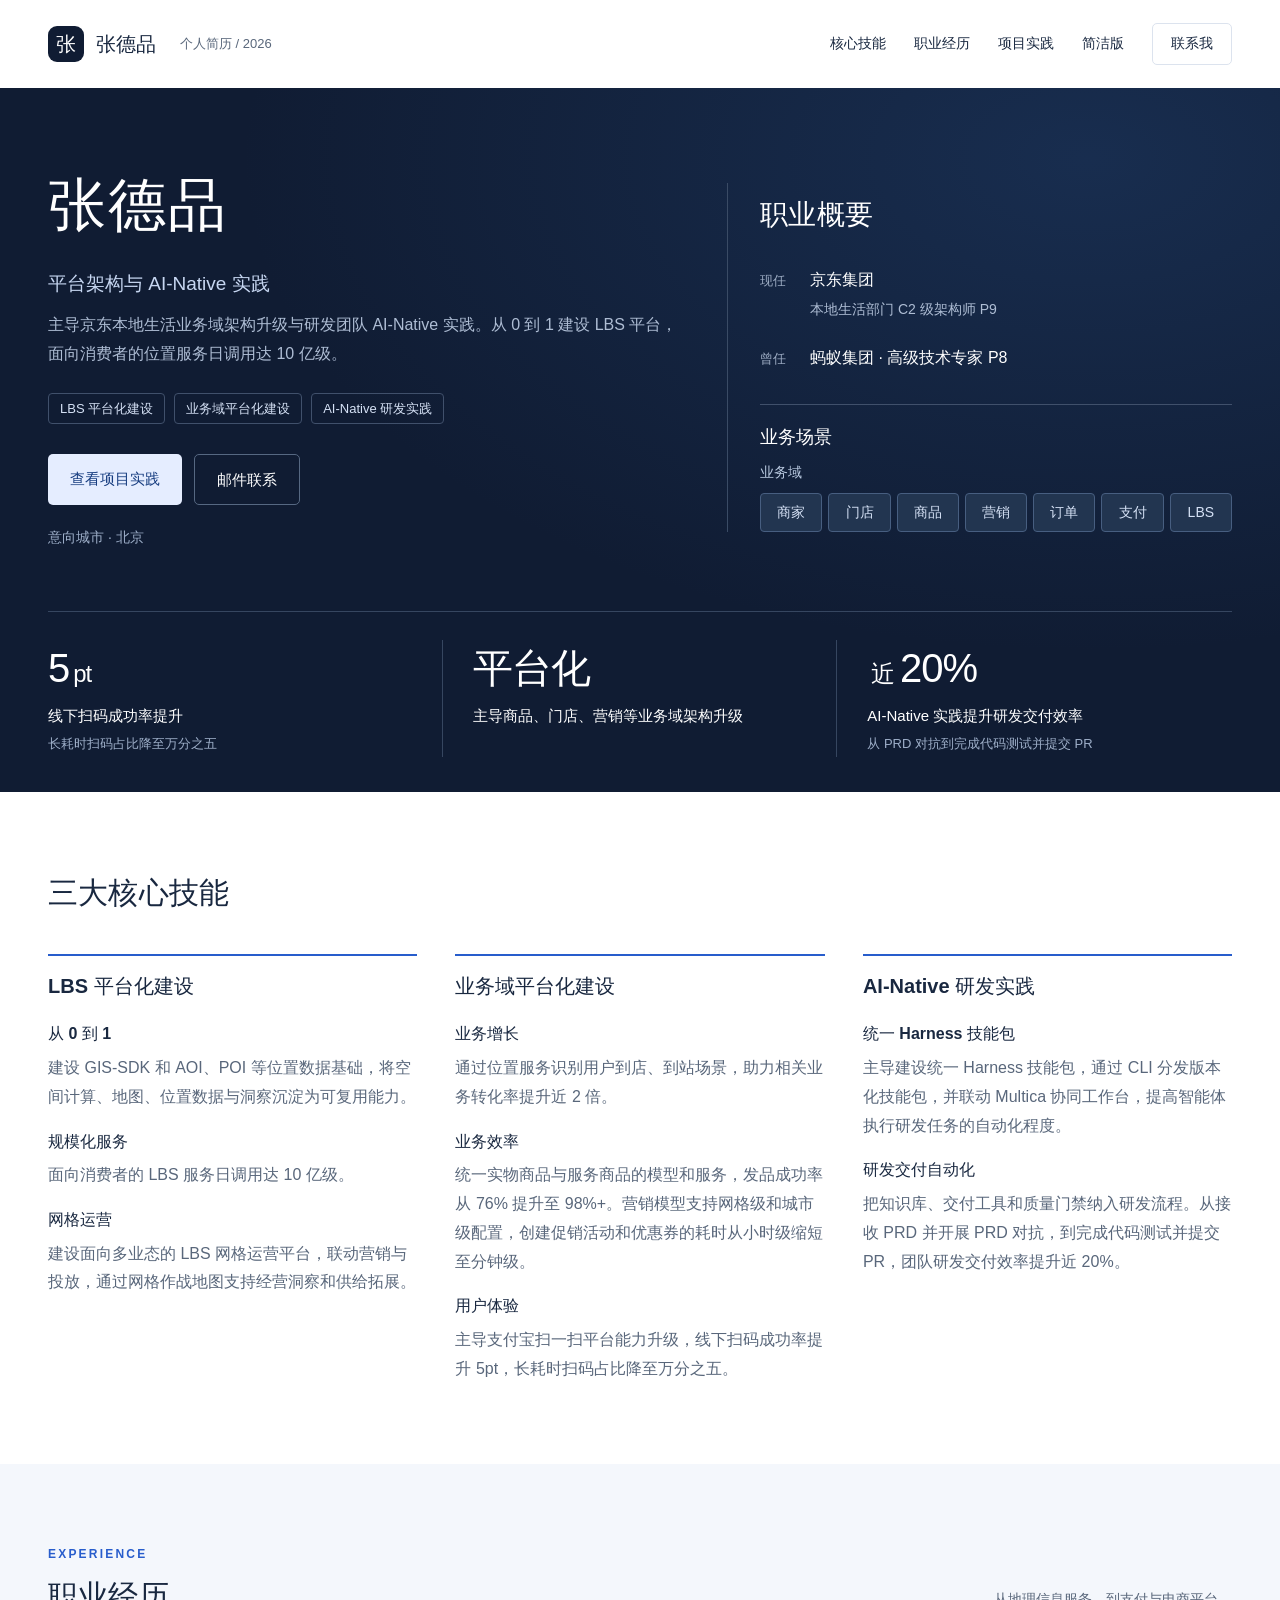
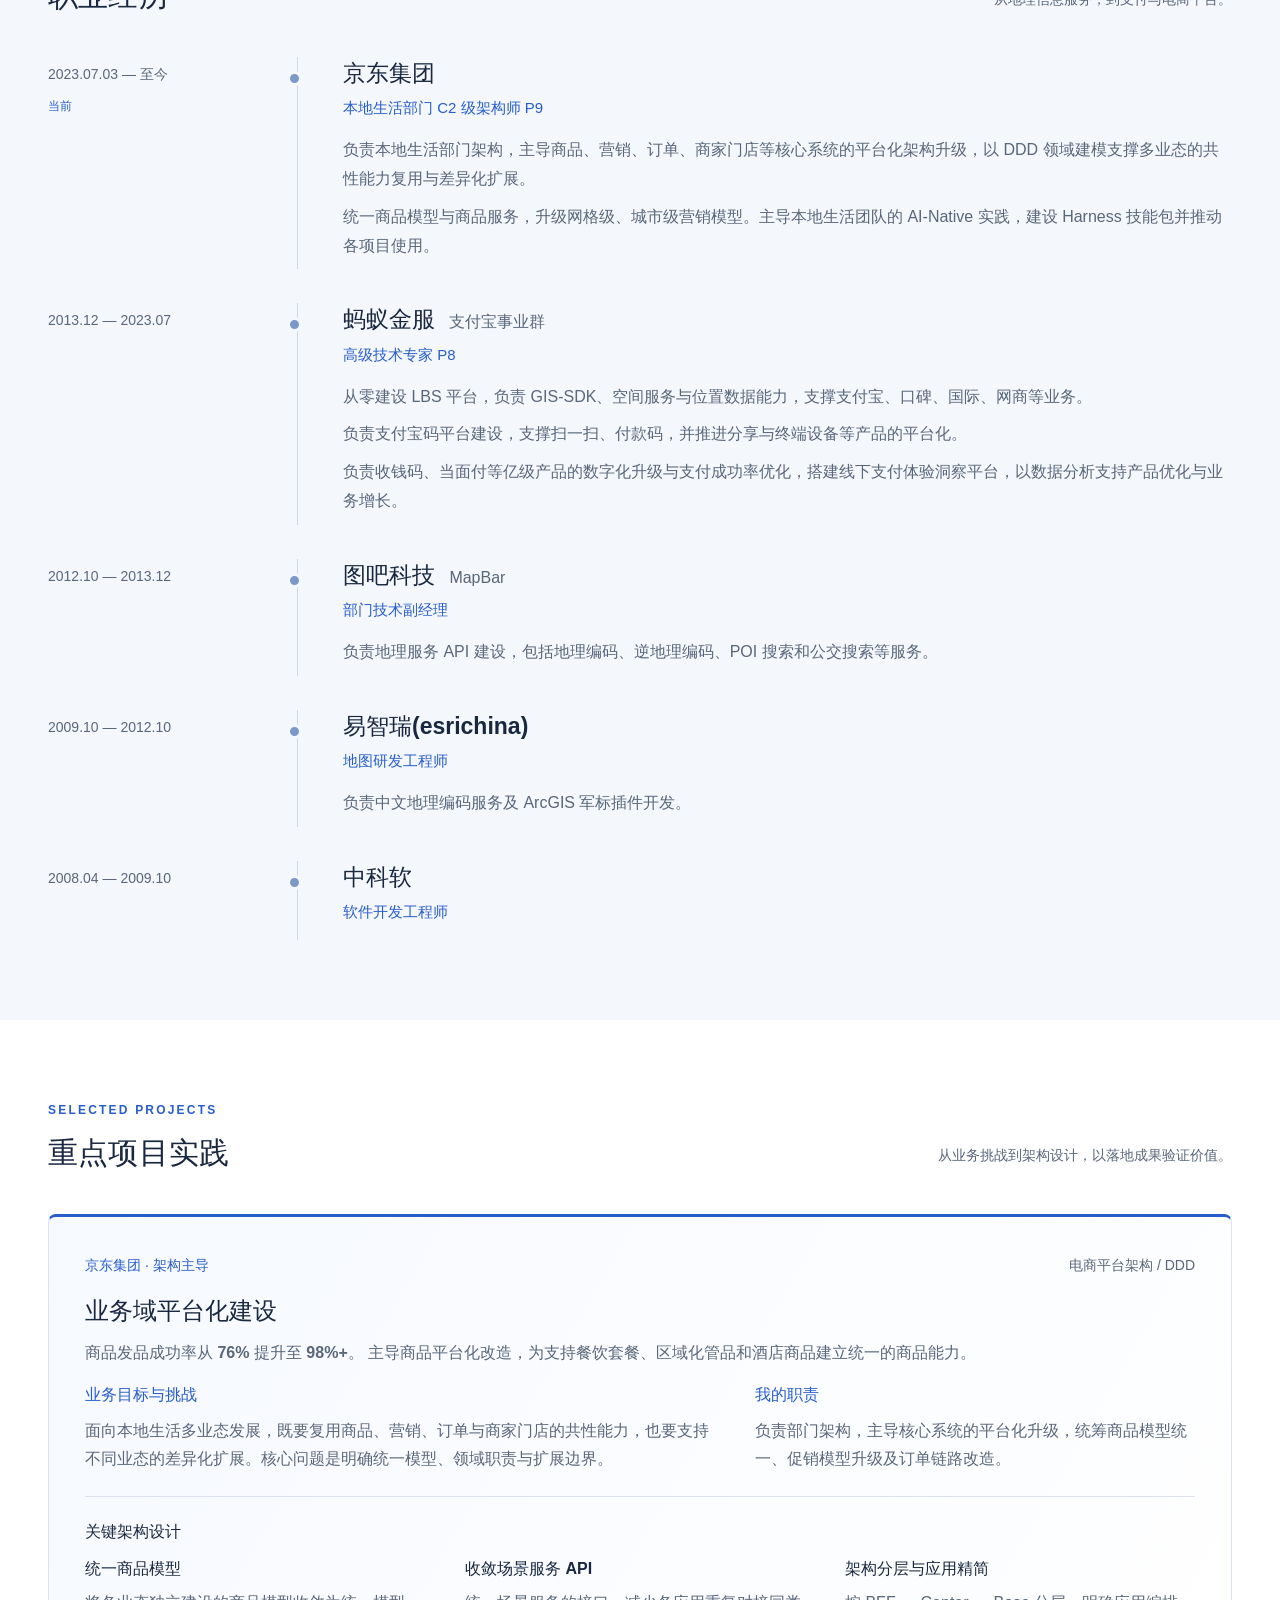
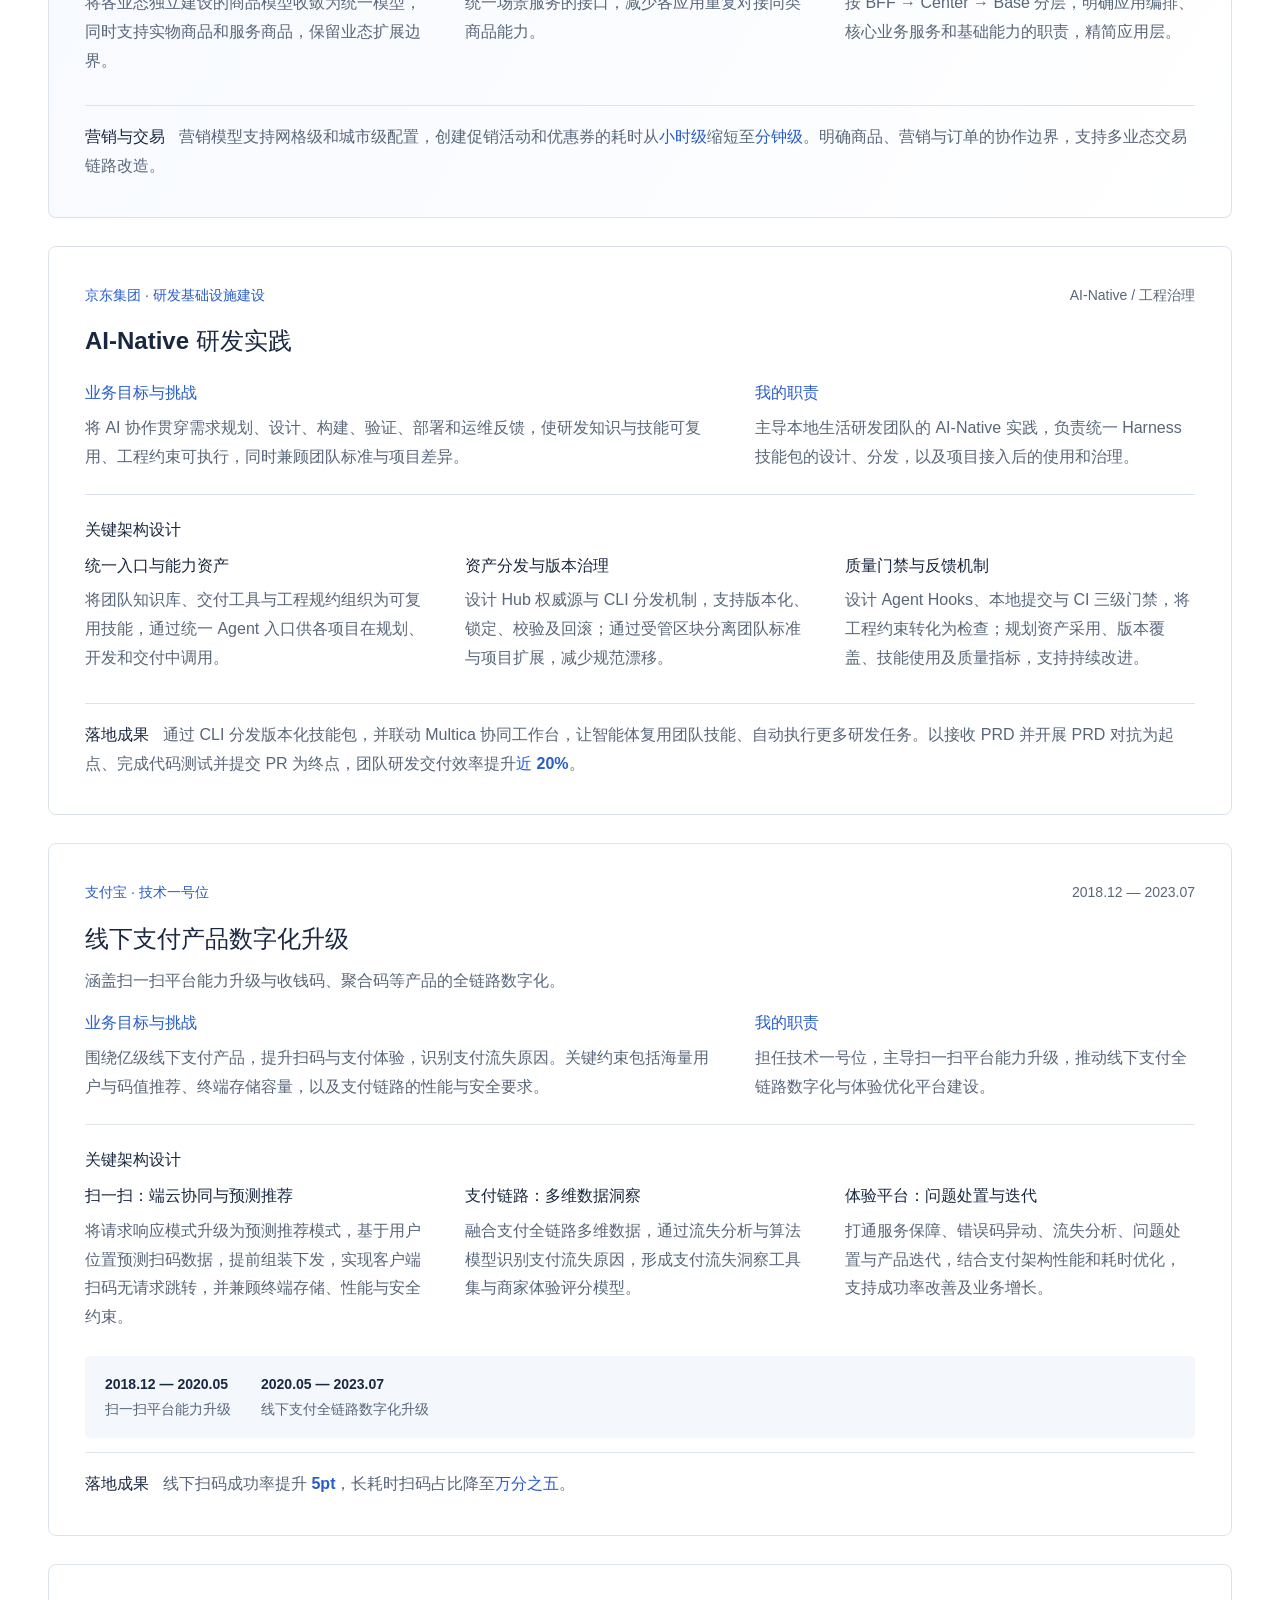
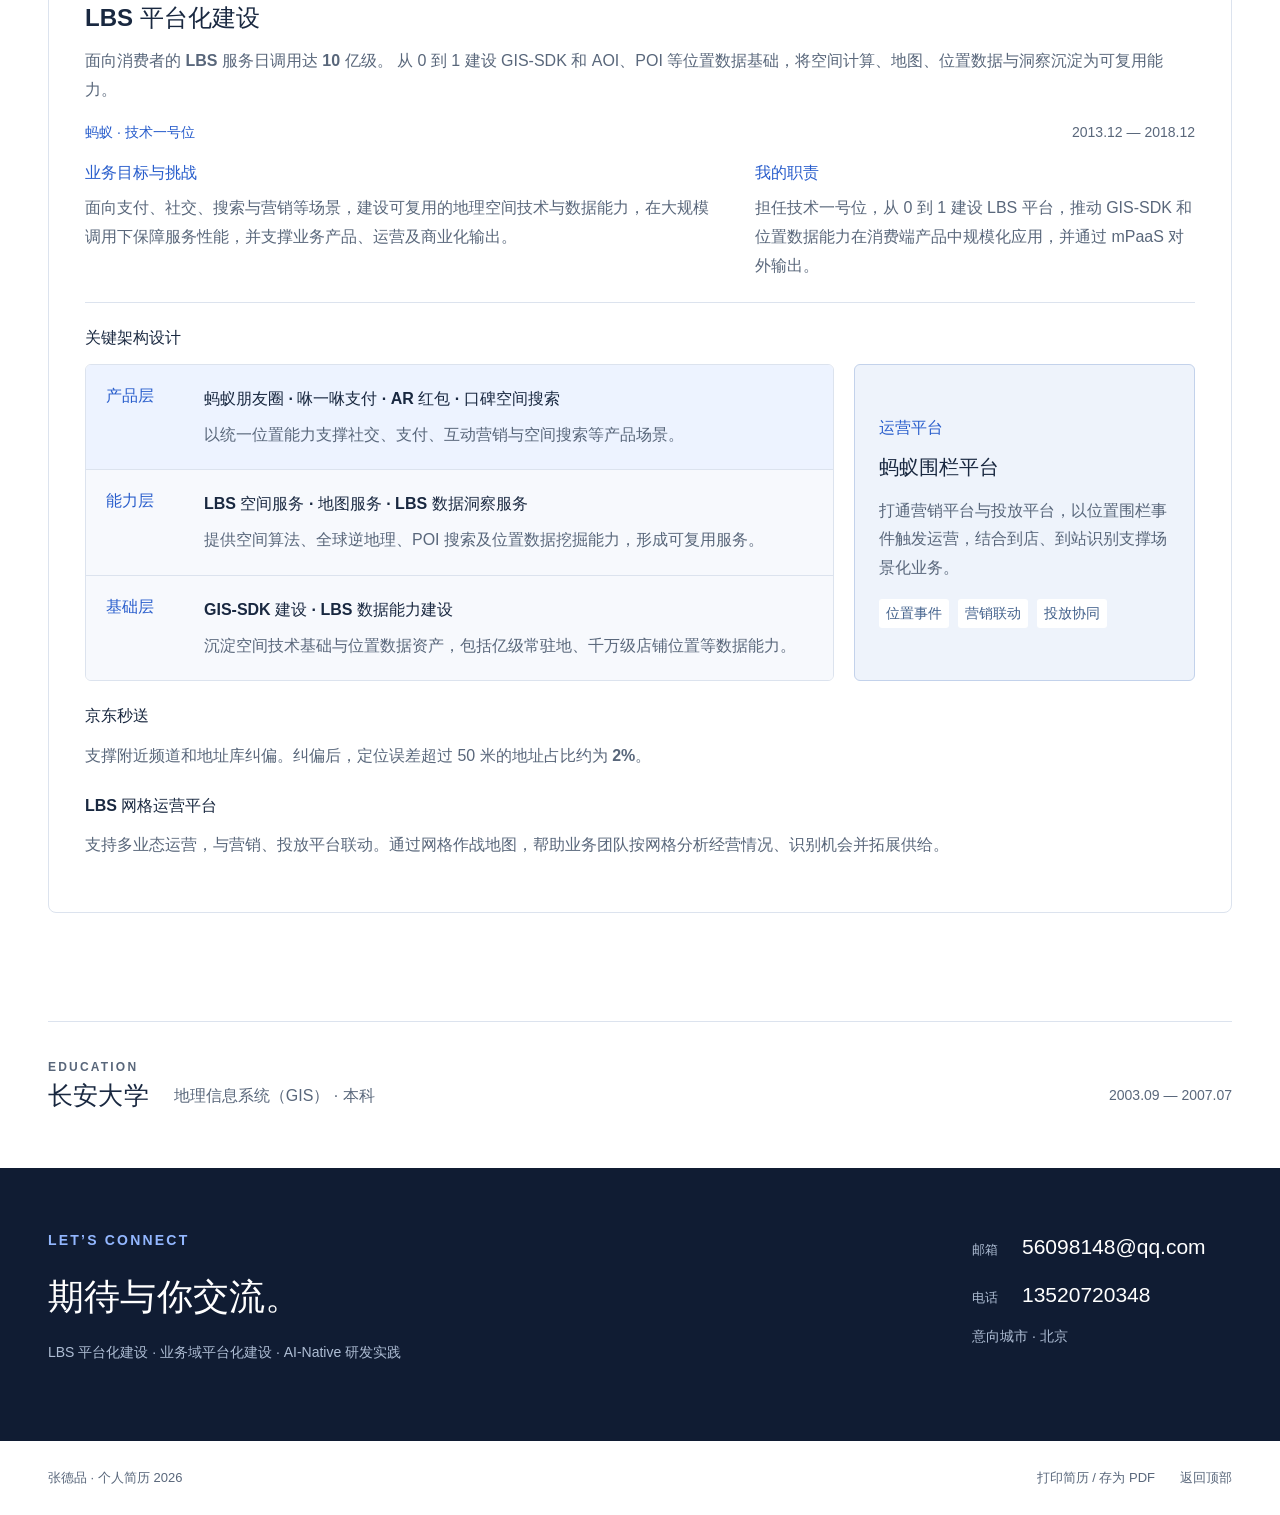
==== commit e0984457: "feat: 优化个人简历" ====
--- a/index.html
+++ b/index.html
@@ -2,7 +2,7 @@
 <html lang="zh-CN">
 <head>
 <meta charset="UTF-8"><meta name="viewport" content="width=device-width, initial-scale=1">
-<title>张德品 · 互联网管理与架构</title>
+<title>张德品 · 平台架构与 AI-Native 实践</title>
 <meta name="description" content="张德品个人简历。京东集团本地生活部门 C2 级架构师 P9，专注 LBS 平台化建设、业务域平台化建设与 AI-Native 研发实践。">
 <meta name="theme-color" content="#101c33">
 <link rel="stylesheet" href="style.css">
@@ -16,8 +16,8 @@
 <div class="hero-inner">
   <div class="hero-copy">
     <h1>张德品</h1>
-    <p class="role">互联网管理与架构</p>
-    <p class="hero-description">从 0 到 1 建设 LBS 平台，面向消费者的位置服务日调用达 10 亿级。主导本地生活业务域架构升级与研发团队 AI-Native 实践。</p>
+    <p class="role">平台架构与 AI-Native 实践</p>
+    <p class="hero-description">主导京东本地生活业务域架构升级与研发团队 AI-Native 实践。从 0 到 1 建设 LBS 平台，面向消费者的位置服务日调用达 10 亿级。</p>
     <div class="hero-tags"><span>LBS 平台化建设</span><span>业务域平台化建设</span><span>AI-Native 研发实践</span></div>
     <div class="actions"><a class="button primary" href="#projects">查看项目实践</a><a class="button secondary" href="mailto:56098148@qq.com">邮件联系</a></div>
     <p class="location">意向城市 · 北京</p>
@@ -25,7 +25,7 @@
 <aside class="hero-aside" aria-label="职业概要">
   <h2>职业概要</h2>
   <div class="focus-row"><span>现任</span><strong>京东集团<br><small>本地生活部门 C2 级架构师 P9</small></strong></div>
-  <div class="focus-row"><span>曾任</span><strong>支付宝 · 高级技术专家 P8</strong></div>
+  <div class="focus-row"><span>曾任</span><strong>蚂蚁集团 · 高级技术专家 P8</strong></div>
   <section class="domain-map" aria-labelledby="scenarios-title">
     <h3 id="scenarios-title">业务场景</h3>
     <p id="domains-label">业务域</p>
@@ -35,7 +35,7 @@
 <div class="metrics">
   <div><strong>5<span>pt</span></strong><p>线下扫码成功率提升</p><small>长耗时扫码占比降至万分之五</small></div>
   <div><strong>平台化</strong><p>主导商品、门店、营销等业务域架构升级</p></div>
-  <div><strong><span>近 </span>20%</strong><p>AI-Native 实践提升研发团队端到端交付效率</p></div>
+  <div><strong><span>近 </span>20%</strong><p>AI-Native 实践提升研发交付效率</p><small>从 PRD 对抗到完成代码测试并提交 PR</small></div>
 </div>
 </section>
 <section id="expertise" class="section" aria-labelledby="skills-title">
@@ -69,7 +69,7 @@
         <dt>统一 Harness 技能包</dt>
         <dd>主导建设统一 Harness 技能包，通过 CLI 分发版本化技能包，并联动 Multica 协同工作台，提高智能体执行研发任务的自动化程度。</dd>
         <dt>研发交付自动化</dt>
-        <dd>把知识库、交付工具和质量门禁纳入研发流程，在本地提交和 CI 阶段自动执行检查。团队研发自动化率提高，端到端交付效率提升近 20%。</dd>
+        <dd>把知识库、交付工具和质量门禁纳入研发流程。从接收 PRD 并开展 PRD 对抗，到完成代码测试并提交 PR，团队研发交付效率提升近 20%。</dd>
       </dl>
     </article>
   </div>
@@ -84,11 +84,15 @@
 <article class="project featured">
 <div class="project-meta"><span>京东集团 · 架构主导</span><span>电商平台架构 / DDD</span></div>
 <h3>业务域平台化建设</h3>
-<p class="project-scope"><strong>商品发品成功率从 76% 提升至 98%+。</strong> 主导商品系统改造，将各业态独立建设的烟囱式架构收敛为统一的商品模型与服务，支持实物商品和服务商品等多业态。</p>
+<p class="project-scope"><strong>商品发品成功率从 76% 提升至 98%+。</strong> 主导商品平台化改造，为支持餐饮套餐、区域化管品和酒店商品建立统一的商品能力。</p>
 <div class="project-context"><div><h4>业务目标与挑战</h4><p>面向本地生活多业态发展，既要复用商品、营销、订单与商家门店的共性能力，也要支持不同业态的差异化扩展。核心问题是明确统一模型、领域职责与扩展边界。</p></div><div><h4>我的职责</h4><p>负责部门架构，主导核心系统的平台化升级，统筹商品模型统一、促销模型升级及订单链路改造。</p></div></div>
 <h4 class="architecture-heading">关键架构设计</h4>
-<div class="project-columns"><div><h4>统一领域模型与扩展边界</h4><p>基于 DDD 梳理核心领域，梳理各商品类型独立建设的模型与服务，将共性收敛到统一商品模型和商品服务，保留业态扩展边界。</p></div><div><h4>促销能力平台化</h4><p>将网格和城市纳入营销模型，支持按地域创建促销活动和优惠券，并明确促销规则与商品、订单的协作关系。</p></div><div><h4>交易链路协同</h4><p>以商品、营销与订单的领域边界为基础改造订单链路，明确核心流程及系统职责，支撑多业态交易流程衔接。</p></div></div>
-<p class="result"><strong>营销提效</strong>升级营销模型后，创建促销活动和优惠券的耗时从<b>小时级</b>缩短至<b>分钟级</b>。</p>
+<div class="project-columns">
+<div><h4>统一商品模型</h4><p>将各业态独立建设的商品模型收敛为统一模型，同时支持实物商品和服务商品，保留业态扩展边界。</p></div>
+<div><h4>收敛场景服务 API</h4><p>统一场景服务的接口，减少各应用重复对接同类商品能力。</p></div>
+<div><h4>架构分层与应用精简</h4><p>按 BFF → Center → Base 分层，明确应用编排、核心业务服务和基础能力的职责，精简应用层。</p></div>
+</div>
+<p class="result"><strong>营销与交易</strong>营销模型支持网格级和城市级配置，创建促销活动和优惠券的耗时从<b>小时级</b>缩短至<b>分钟级</b>。明确商品、营销与订单的协作边界，支持多业态交易链路改造。</p>
 </article>
 <article class="project">
 <div class="project-meta"><span>京东集团 · 研发基础设施建设</span><span>AI-Native / 工程治理</span></div>
@@ -96,7 +100,7 @@
 <div class="project-context"><div><h4>业务目标与挑战</h4><p>将 AI 协作贯穿需求规划、设计、构建、验证、部署和运维反馈，使研发知识与技能可复用、工程约束可执行，同时兼顾团队标准与项目差异。</p></div><div><h4>我的职责</h4><p>主导本地生活研发团队的 AI-Native 实践，负责统一 Harness 技能包的设计、分发，以及项目接入后的使用和治理。</p></div></div>
 <h4 class="architecture-heading">关键架构设计</h4>
 <div class="project-columns"><div><h4>统一入口与能力资产</h4><p>将团队知识库、交付工具与工程规约组织为可复用技能，通过统一 Agent 入口供各项目在规划、开发和交付中调用。</p></div><div><h4>资产分发与版本治理</h4><p>设计 Hub 权威源与 CLI 分发机制，支持版本化、锁定、校验及回滚；通过受管区块分离团队标准与项目扩展，减少规范漂移。</p></div><div><h4>质量门禁与反馈机制</h4><p>设计 Agent Hooks、本地提交与 CI 三级门禁，将工程约束转化为检查；规划资产采用、版本覆盖、技能使用及质量指标，支持持续改进。</p></div></div>
-<p class="result"><strong>落地成果</strong>通过 CLI 分发版本化技能包，并联动 Multica 协同工作台，让智能体复用团队技能、自动执行更多研发任务。研发团队端到端交付效率提升<b>近 20%</b>。</p>
+<p class="result"><strong>落地成果</strong>通过 CLI 分发版本化技能包，并联动 Multica 协同工作台，让智能体复用团队技能、自动执行更多研发任务。以接收 PRD 并开展 PRD 对抗为起点、完成代码测试并提交 PR 为终点，团队研发交付效率提升<b>近 20%</b>。</p>
 </article>
 <article class="project">
 <div class="project-meta"><span>支付宝 · 技术一号位</span><span>2018.12 — 2023.07</span></div>
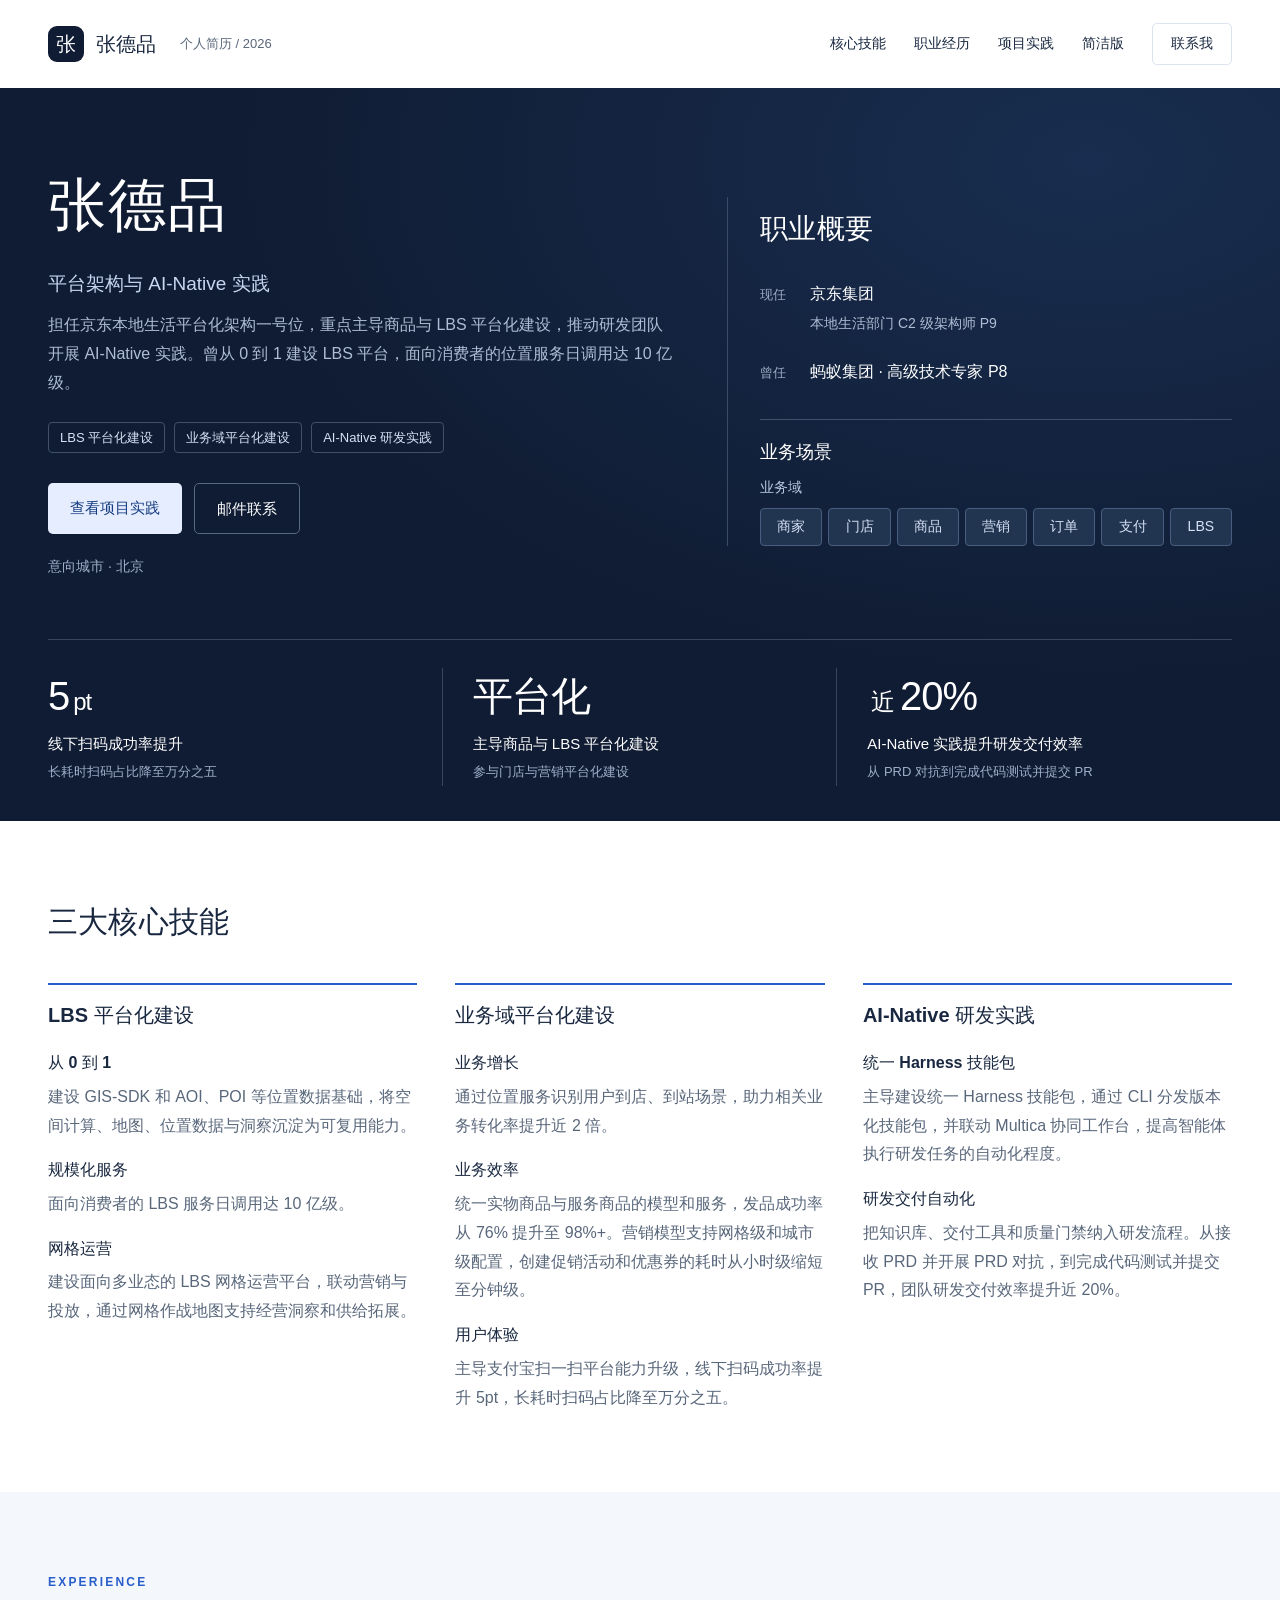
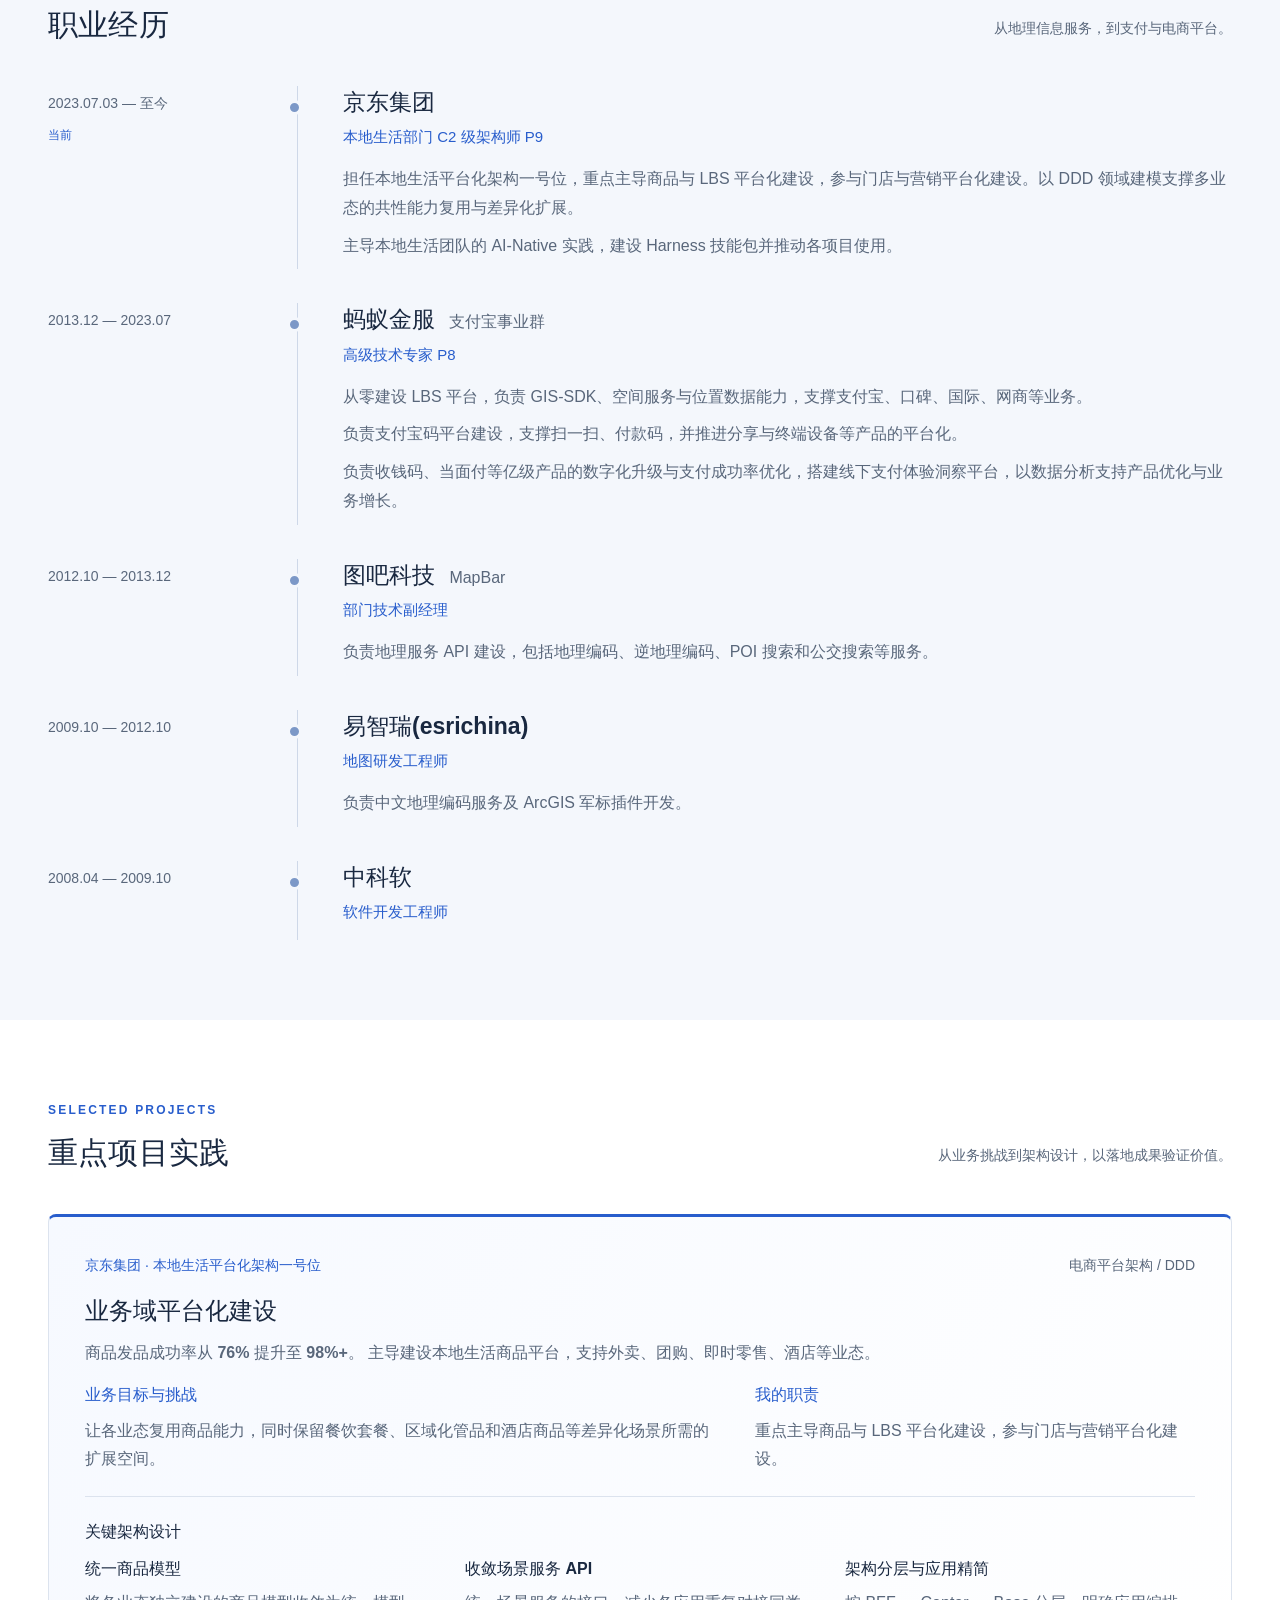
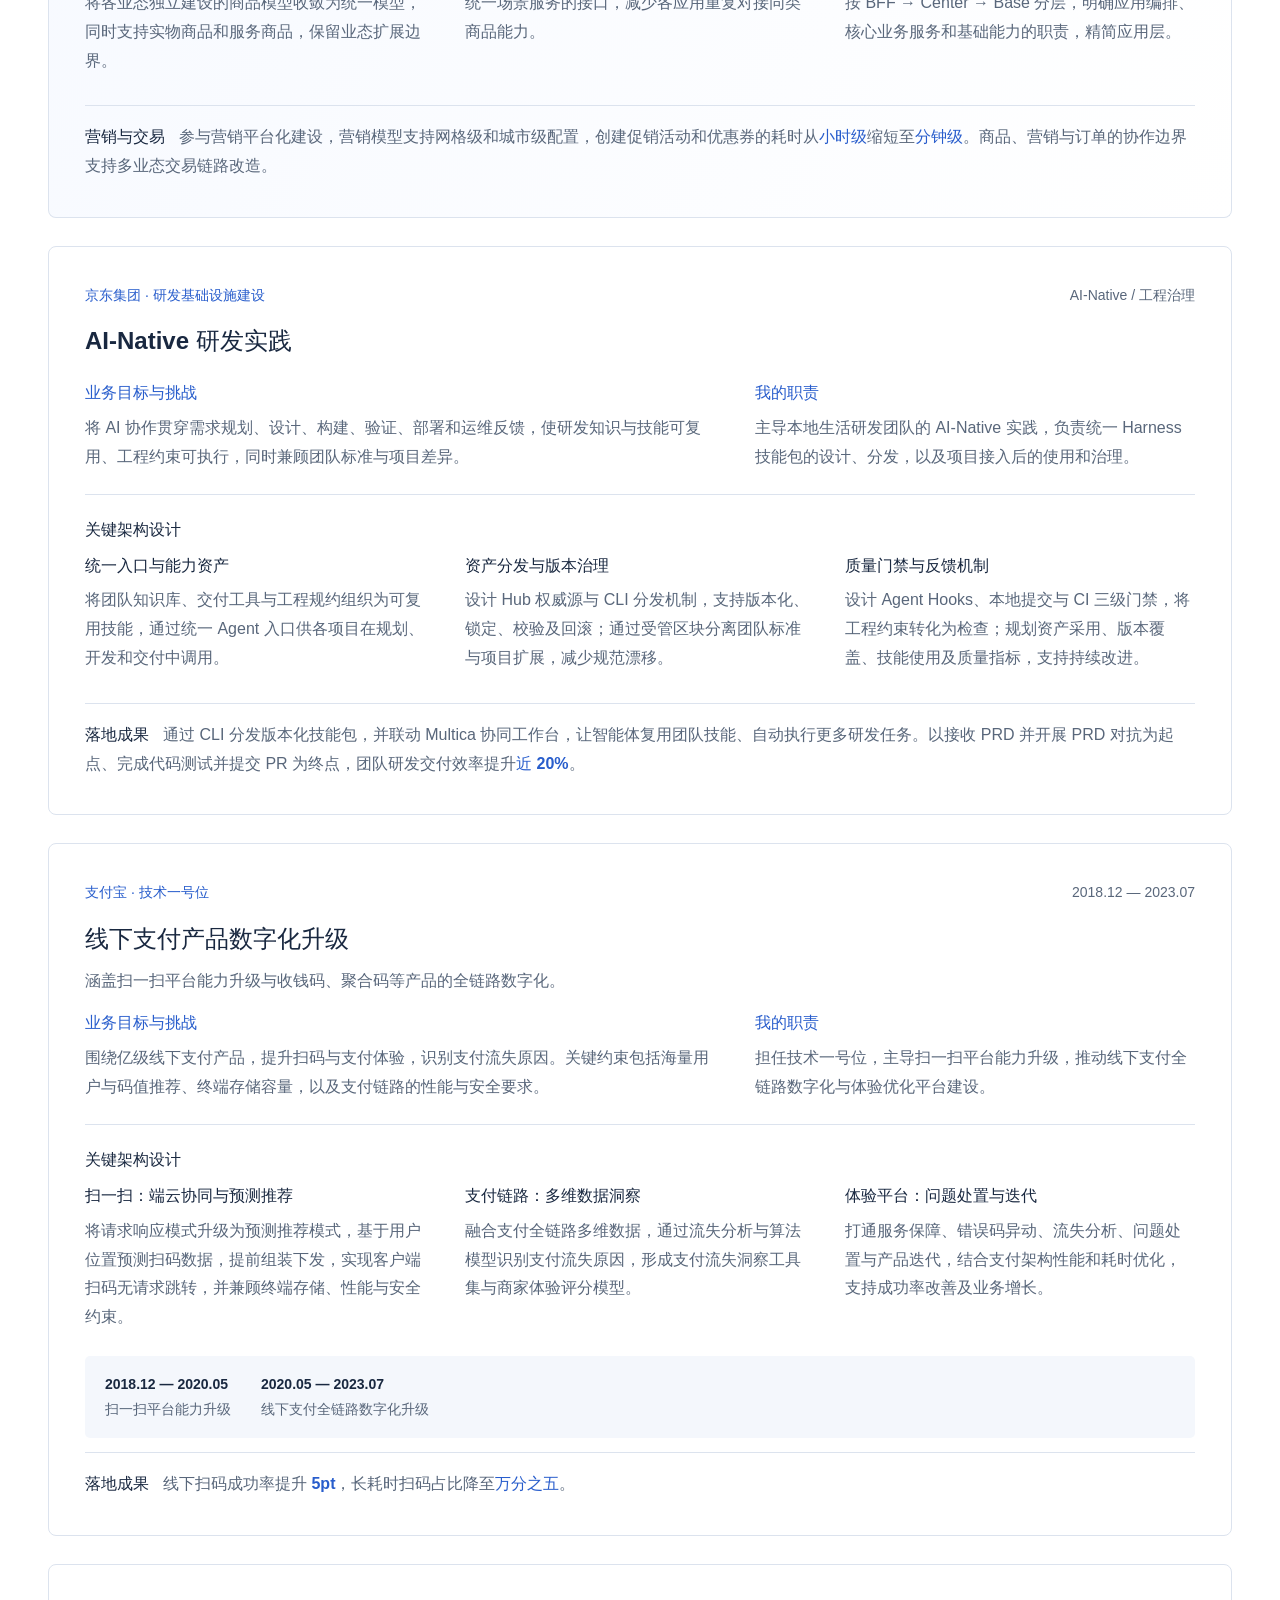
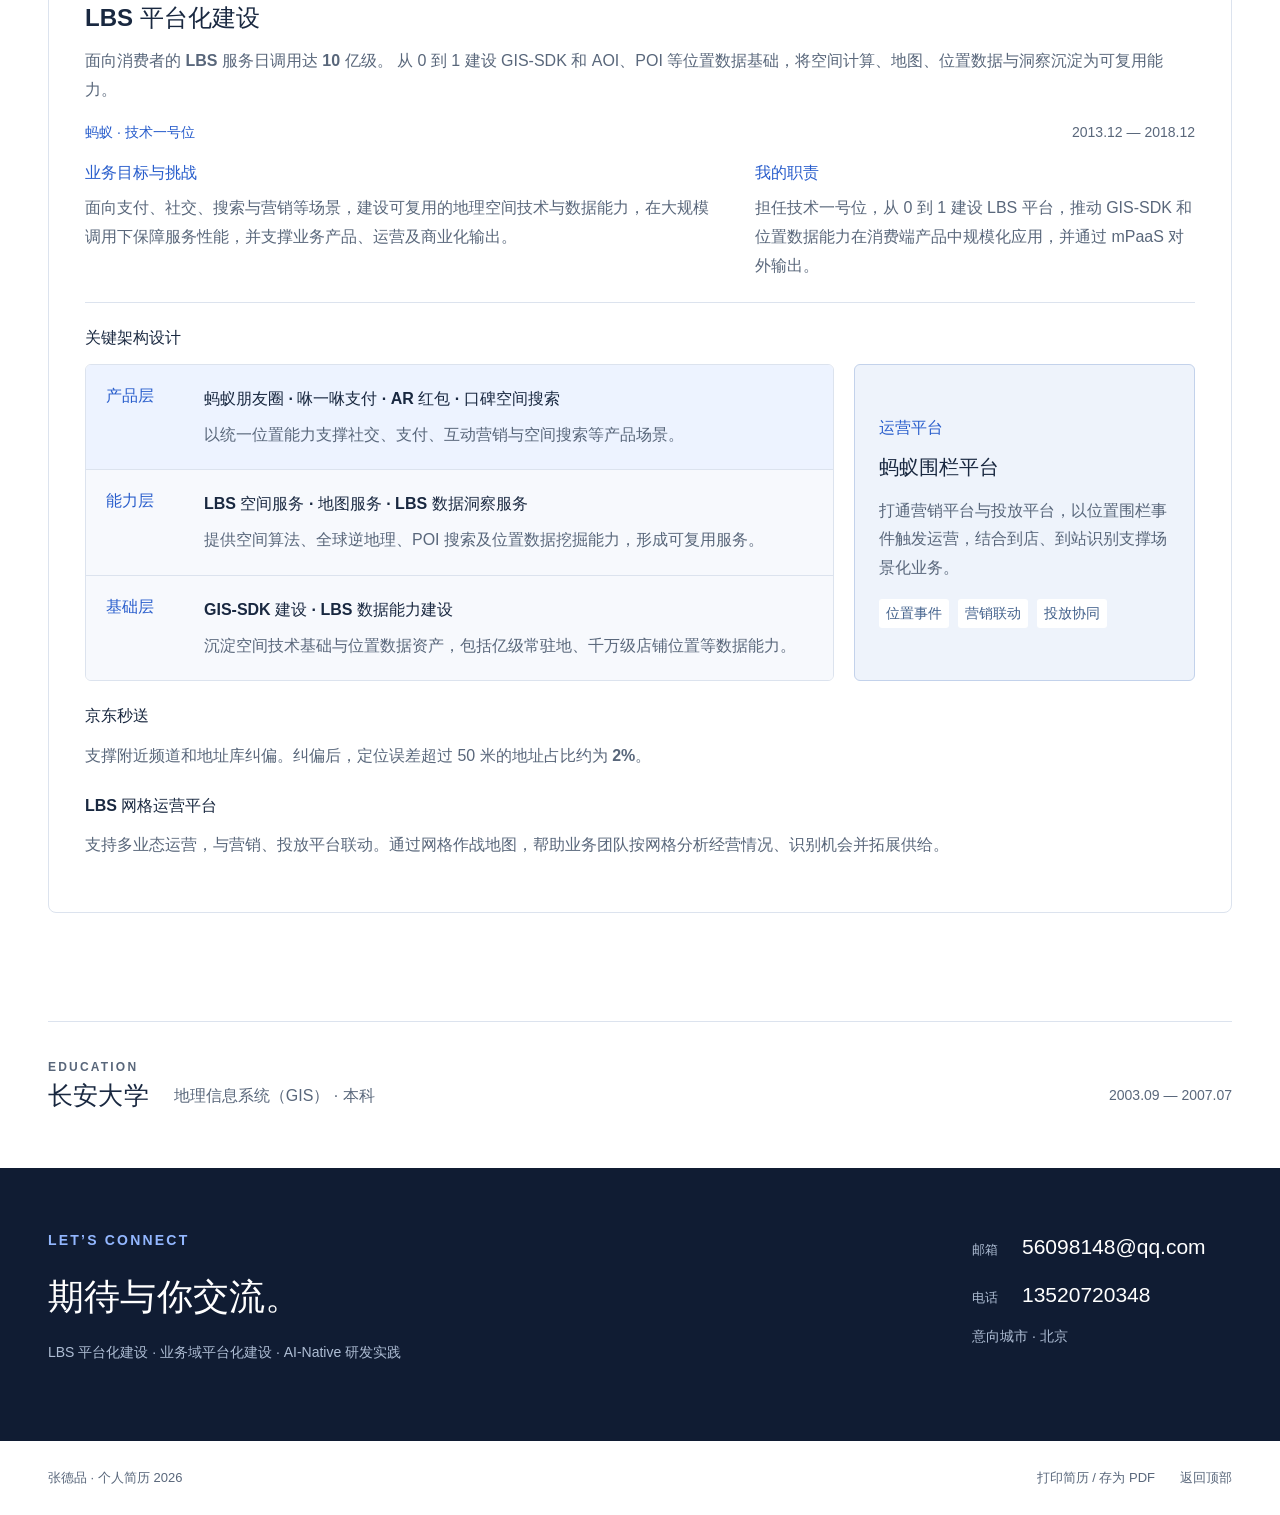
==== commit 2283b46d: "feat: 优化个人简历" ====
--- a/index.html
+++ b/index.html
@@ -17,7 +17,7 @@
   <div class="hero-copy">
     <h1>张德品</h1>
     <p class="role">平台架构与 AI-Native 实践</p>
-    <p class="hero-description">主导京东本地生活业务域架构升级与研发团队 AI-Native 实践。从 0 到 1 建设 LBS 平台，面向消费者的位置服务日调用达 10 亿级。</p>
+    <p class="hero-description">担任京东本地生活平台化架构一号位，重点主导商品与 LBS 平台化建设，推动研发团队开展 AI-Native 实践。曾从 0 到 1 建设 LBS 平台，面向消费者的位置服务日调用达 10 亿级。</p>
     <div class="hero-tags"><span>LBS 平台化建设</span><span>业务域平台化建设</span><span>AI-Native 研发实践</span></div>
     <div class="actions"><a class="button primary" href="#projects">查看项目实践</a><a class="button secondary" href="mailto:56098148@qq.com">邮件联系</a></div>
     <p class="location">意向城市 · 北京</p>
@@ -34,7 +34,7 @@
 </aside></div>
 <div class="metrics">
   <div><strong>5<span>pt</span></strong><p>线下扫码成功率提升</p><small>长耗时扫码占比降至万分之五</small></div>
-  <div><strong>平台化</strong><p>主导商品、门店、营销等业务域架构升级</p></div>
+  <div><strong>平台化</strong><p>主导商品与 LBS 平台化建设</p><small>参与门店与营销平台化建设</small></div>
   <div><strong><span>近 </span>20%</strong><p>AI-Native 实践提升研发交付效率</p><small>从 PRD 对抗到完成代码测试并提交 PR</small></div>
 </div>
 </section>
@@ -75,24 +75,24 @@
   </div>
 </section>
 <section id="experience" class="experience-section"><div class="section"><div class="section-heading"><div><p class="eyebrow">EXPERIENCE</p><h2>职业经历</h2></div><p>从地理信息服务，到支付与电商平台。</p></div><div class="timeline">
-<article class="job"><div class="job-date">2023.07.03 — 至今<span class="current">当前</span></div><div><h3>京东集团</h3><p class="job-role">本地生活部门 C2 级架构师 P9</p><p>负责本地生活部门架构，主导商品、营销、订单、商家门店等核心系统的平台化架构升级，以 DDD 领域建模支撑多业态的共性能力复用与差异化扩展。</p><p>统一商品模型与商品服务，升级网格级、城市级营销模型。主导本地生活团队的 AI-Native 实践，建设 Harness 技能包并推动各项目使用。</p></div></article>
+<article class="job"><div class="job-date">2023.07.03 — 至今<span class="current">当前</span></div><div><h3>京东集团</h3><p class="job-role">本地生活部门 C2 级架构师 P9</p><p>担任本地生活平台化架构一号位，重点主导商品与 LBS 平台化建设，参与门店与营销平台化建设。以 DDD 领域建模支撑多业态的共性能力复用与差异化扩展。</p><p>主导本地生活团队的 AI-Native 实践，建设 Harness 技能包并推动各项目使用。</p></div></article>
 <article class="job"><div class="job-date">2013.12 — 2023.07</div><div><h3>蚂蚁金服 <span>支付宝事业群</span></h3><p class="job-role">高级技术专家 P8</p><p>从零建设 LBS 平台，负责 GIS-SDK、空间服务与位置数据能力，支撑支付宝、口碑、国际、网商等业务。</p><p>负责支付宝码平台建设，支撑扫一扫、付款码，并推进分享与终端设备等产品的平台化。</p><p>负责收钱码、当面付等亿级产品的数字化升级与支付成功率优化，搭建线下支付体验洞察平台，以数据分析支持产品优化与业务增长。</p></div></article>
 <article class="job"><div class="job-date">2012.10 — 2013.12</div><div><h3>图吧科技 <span>MapBar</span></h3><p class="job-role">部门技术副经理</p><p>负责地理服务 API 建设，包括地理编码、逆地理编码、POI 搜索和公交搜索等服务。</p></div></article>
 <article class="job"><div class="job-date">2009.10 — 2012.10</div><div><h3>易智瑞(esrichina)</h3><p class="job-role">地图研发工程师</p><p>负责中文地理编码服务及 ArcGIS 军标插件开发。</p></div></article>
 <article class="job"><div class="job-date">2008.04 — 2009.10</div><div><h3>中科软</h3><p class="job-role">软件开发工程师</p></div></article></div></div></section>
 <section id="projects" class="section"><div class="section-heading"><div><p class="eyebrow">SELECTED PROJECTS</p><h2>重点项目实践</h2></div><p>从业务挑战到架构设计，以落地成果验证价值。</p></div>
 <article class="project featured">
-<div class="project-meta"><span>京东集团 · 架构主导</span><span>电商平台架构 / DDD</span></div>
+<div class="project-meta"><span>京东集团 · 本地生活平台化架构一号位</span><span>电商平台架构 / DDD</span></div>
 <h3>业务域平台化建设</h3>
-<p class="project-scope"><strong>商品发品成功率从 76% 提升至 98%+。</strong> 主导商品平台化改造，为支持餐饮套餐、区域化管品和酒店商品建立统一的商品能力。</p>
-<div class="project-context"><div><h4>业务目标与挑战</h4><p>面向本地生活多业态发展，既要复用商品、营销、订单与商家门店的共性能力，也要支持不同业态的差异化扩展。核心问题是明确统一模型、领域职责与扩展边界。</p></div><div><h4>我的职责</h4><p>负责部门架构，主导核心系统的平台化升级，统筹商品模型统一、促销模型升级及订单链路改造。</p></div></div>
+<p class="project-scope"><strong>商品发品成功率从 76% 提升至 98%+。</strong> 主导建设本地生活商品平台，支持外卖、团购、即时零售、酒店等业态。</p>
+<div class="project-context"><div><h4>业务目标与挑战</h4><p>让各业态复用商品能力，同时保留餐饮套餐、区域化管品和酒店商品等差异化场景所需的扩展空间。</p></div><div><h4>我的职责</h4><p>重点主导商品与 LBS 平台化建设，参与门店与营销平台化建设。</p></div></div>
 <h4 class="architecture-heading">关键架构设计</h4>
 <div class="project-columns">
 <div><h4>统一商品模型</h4><p>将各业态独立建设的商品模型收敛为统一模型，同时支持实物商品和服务商品，保留业态扩展边界。</p></div>
 <div><h4>收敛场景服务 API</h4><p>统一场景服务的接口，减少各应用重复对接同类商品能力。</p></div>
 <div><h4>架构分层与应用精简</h4><p>按 BFF → Center → Base 分层，明确应用编排、核心业务服务和基础能力的职责，精简应用层。</p></div>
 </div>
-<p class="result"><strong>营销与交易</strong>营销模型支持网格级和城市级配置，创建促销活动和优惠券的耗时从<b>小时级</b>缩短至<b>分钟级</b>。明确商品、营销与订单的协作边界，支持多业态交易链路改造。</p>
+<p class="result"><strong>营销与交易</strong>参与营销平台化建设，营销模型支持网格级和城市级配置，创建促销活动和优惠券的耗时从<b>小时级</b>缩短至<b>分钟级</b>。商品、营销与订单的协作边界支持多业态交易链路改造。</p>
 </article>
 <article class="project">
 <div class="project-meta"><span>京东集团 · 研发基础设施建设</span><span>AI-Native / 工程治理</span></div>
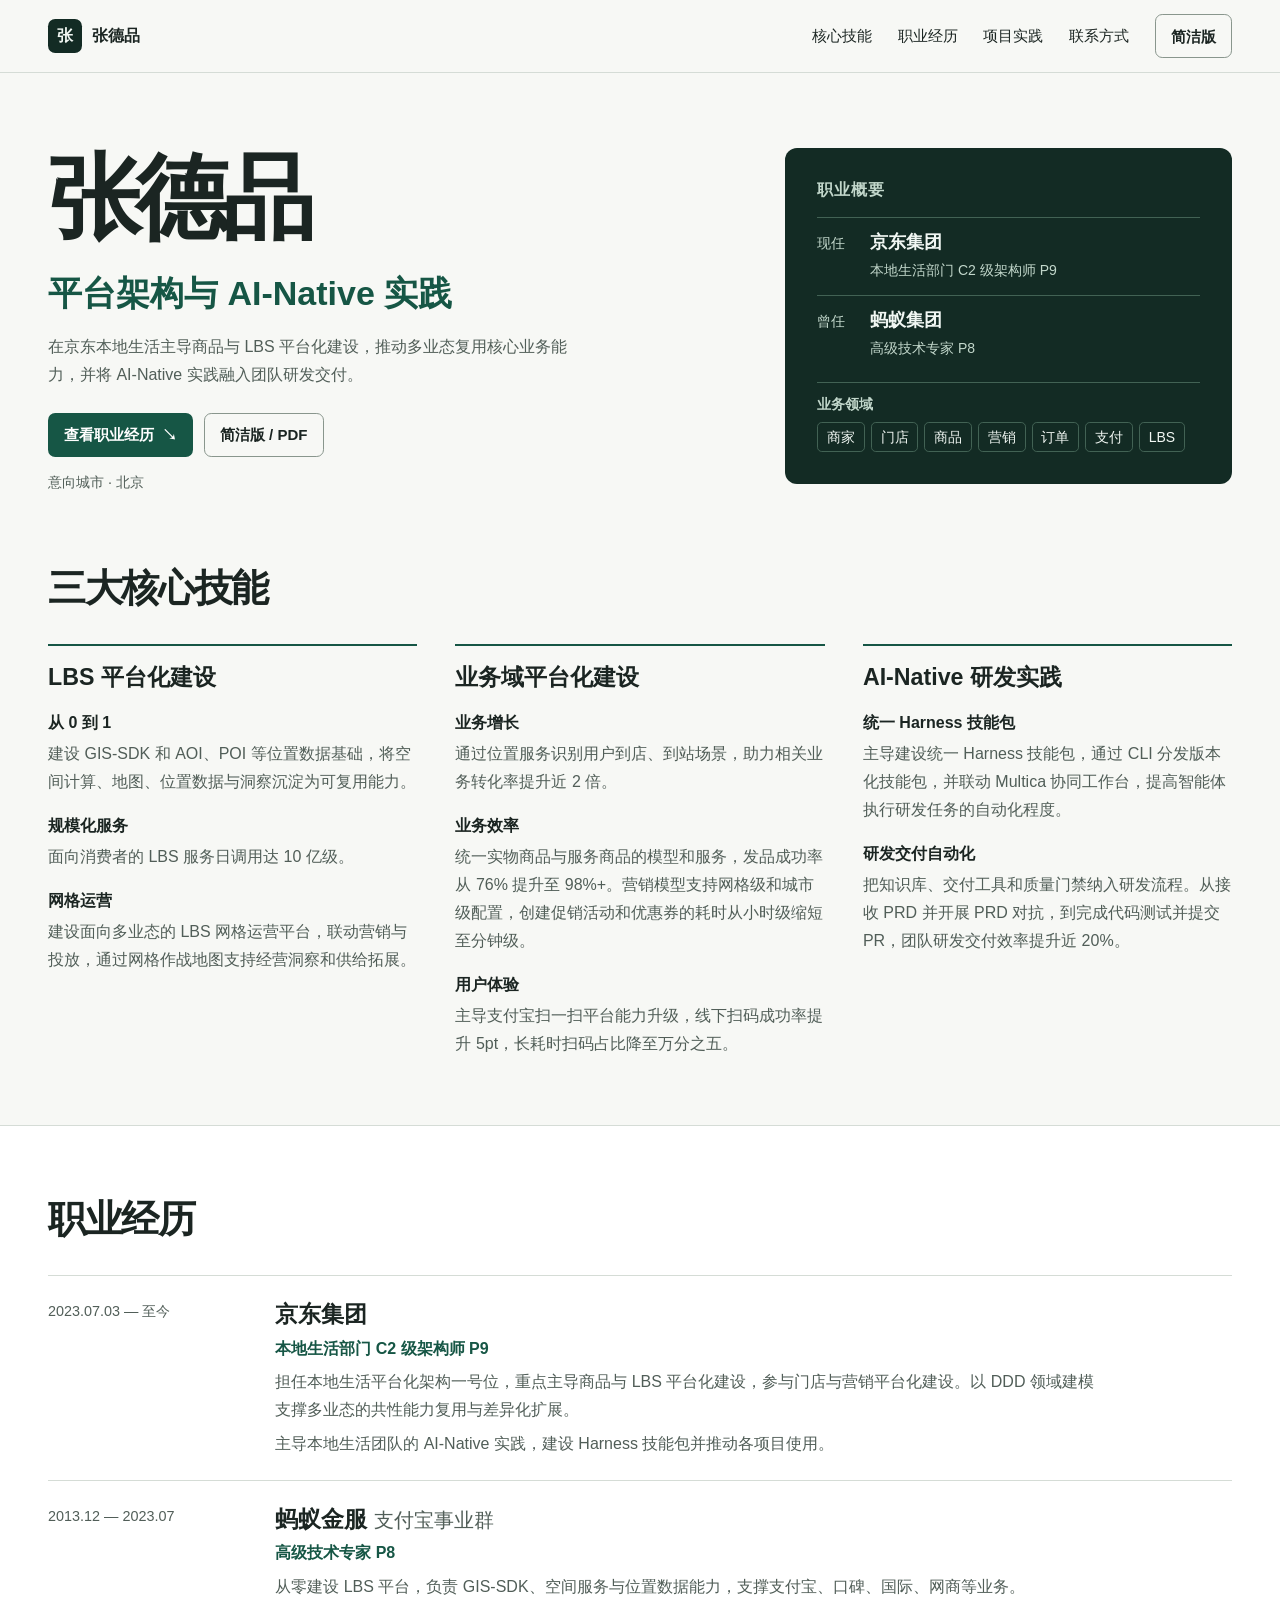
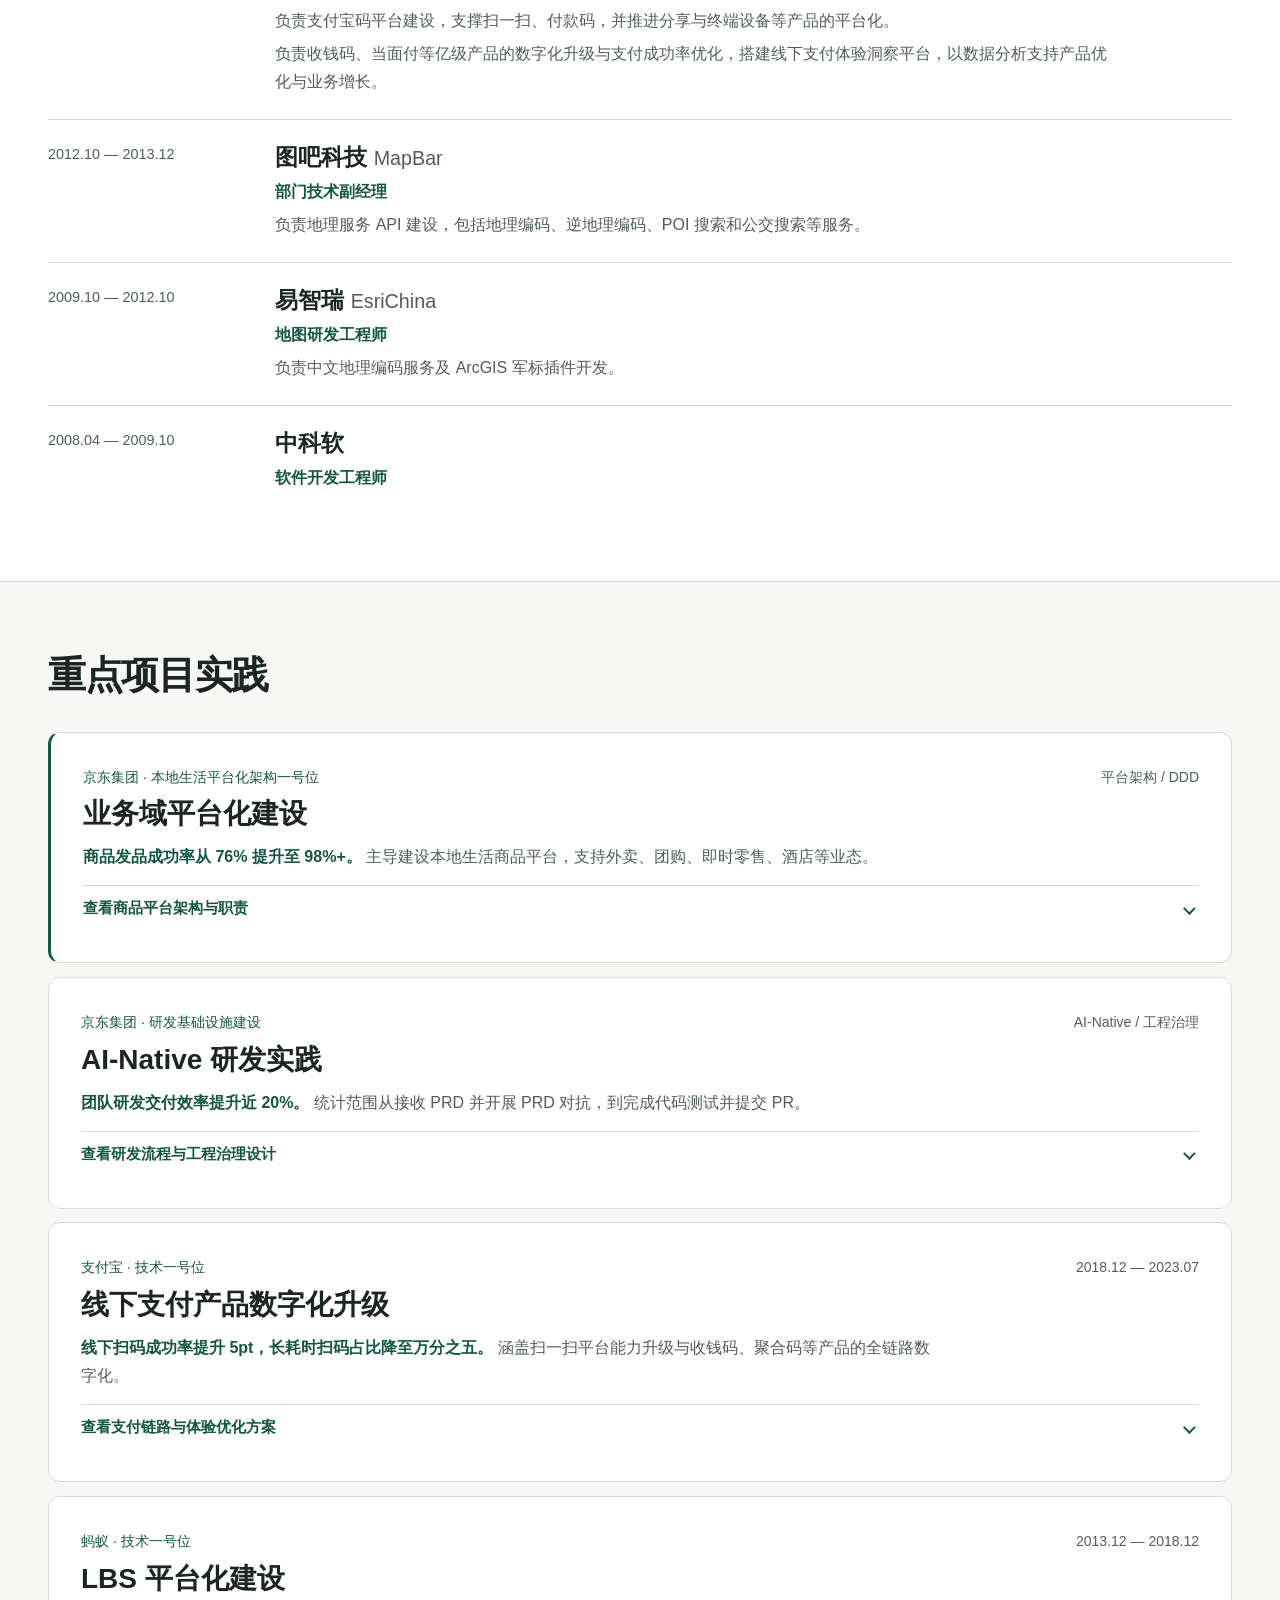
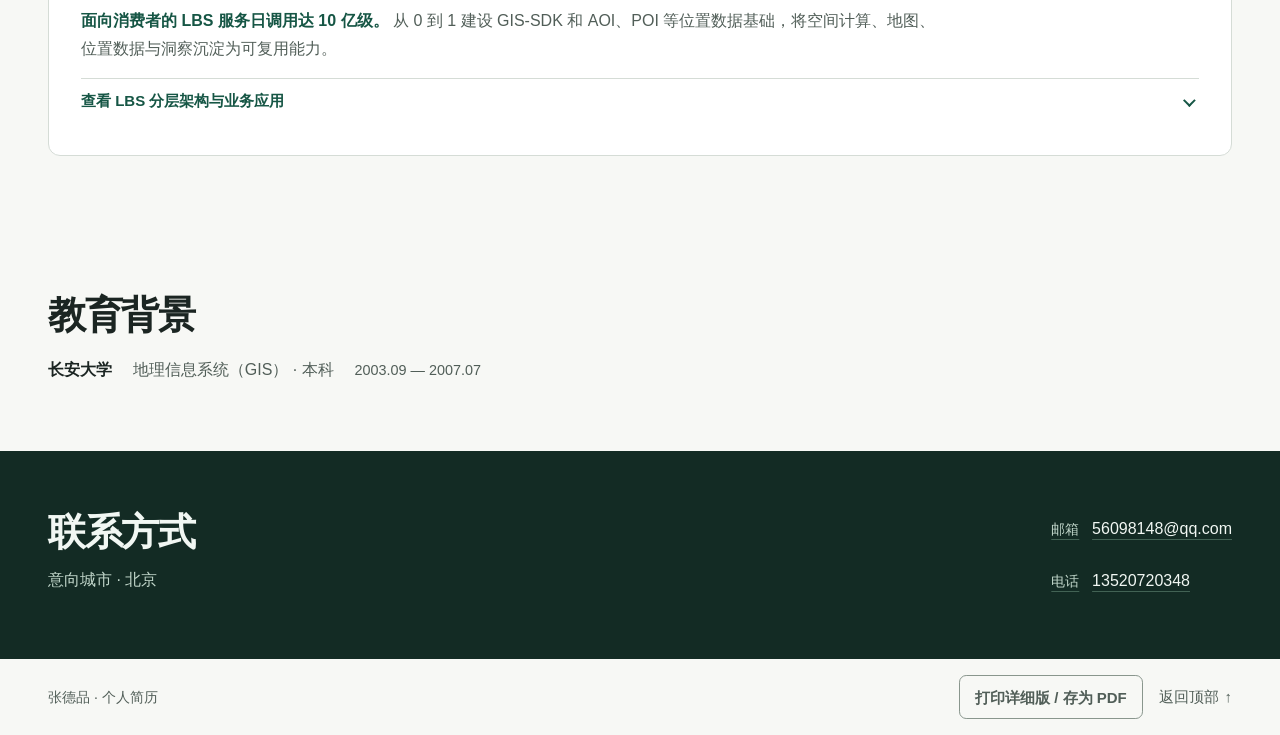
==== commit cdc9befe: "Refine résumé site layout and career presentation" ====
--- a/index.html
+++ b/index.html
@@ -4,39 +4,40 @@
 <meta charset="UTF-8"><meta name="viewport" content="width=device-width, initial-scale=1">
 <title>张德品 · 平台架构与 AI-Native 实践</title>
 <meta name="description" content="张德品个人简历。京东集团本地生活部门 C2 级架构师 P9，专注 LBS 平台化建设、业务域平台化建设与 AI-Native 研发实践。">
-<meta name="theme-color" content="#101c33">
+<meta name="theme-color" content="#f7f8f5">
+<link rel="stylesheet" href="theme.css">
 <link rel="stylesheet" href="style.css">
 <link rel="stylesheet" href="projects.css">
 </head>
-<body>
+<body id="top">
 <a class="skip" href="#main">跳转到正文</a>
-<header><a class="brand" href="#"><span class="monogram">张</span>张德品<span class="brand-sub">个人简历 / 2026</span></a><nav aria-label="主导航"><a href="#expertise">核心技能</a><a href="#experience">职业经历</a><a href="#projects">项目实践</a><a href="resume-brief.html">简洁版</a><a class="nav-contact" href="#contact">联系我</a></nav></header>
-<main id="main">
-<section class="hero">
-<div class="hero-inner">
+<header class="site-header">
+  <div class="shell site-bar">
+    <a class="brand" href="#top"><span class="monogram" aria-hidden="true">张</span>张德品</a>
+    <nav class="site-nav" aria-label="主导航">
+      <a href="#expertise">核心技能</a><a href="#experience">职业经历</a><a href="#projects">项目实践</a><a href="#contact">联系方式</a>
+      <a class="button outline" href="resume-brief.html">简洁版</a>
+    </nav>
+  </div>
+</header>
+<main id="main" tabindex="-1">
+<section class="hero shell" aria-labelledby="intro-title">
   <div class="hero-copy">
-    <h1>张德品</h1>
+    <h1 id="intro-title">张德品</h1>
     <p class="role">平台架构与 AI-Native 实践</p>
-    <p class="hero-description">担任京东本地生活平台化架构一号位，重点主导商品与 LBS 平台化建设，推动研发团队开展 AI-Native 实践。曾从 0 到 1 建设 LBS 平台，面向消费者的位置服务日调用达 10 亿级。</p>
-    <div class="hero-tags"><span>LBS 平台化建设</span><span>业务域平台化建设</span><span>AI-Native 研发实践</span></div>
-    <div class="actions"><a class="button primary" href="#projects">查看项目实践</a><a class="button secondary" href="mailto:56098148@qq.com">邮件联系</a></div>
+    <p class="hero-description">在京东本地生活主导商品与 LBS 平台化建设，推动多业态复用核心业务能力，并将 AI-Native 实践融入团队研发交付。</p>
+    <div class="actions"><a class="button primary" href="#experience">查看职业经历 <span aria-hidden="true">↘</span></a><a class="button outline" href="resume-brief.html#print">简洁版 / PDF</a></div>
     <p class="location">意向城市 · 北京</p>
   </div>
 <aside class="hero-aside" aria-label="职业概要">
   <h2>职业概要</h2>
   <div class="focus-row"><span>现任</span><strong>京东集团<br><small>本地生活部门 C2 级架构师 P9</small></strong></div>
-  <div class="focus-row"><span>曾任</span><strong>蚂蚁集团 · 高级技术专家 P8</strong></div>
-  <section class="domain-map" aria-labelledby="scenarios-title">
-    <h3 id="scenarios-title">业务场景</h3>
-    <p id="domains-label">业务域</p>
-    <ul aria-labelledby="domains-label"><li>商家</li><li>门店</li><li>商品</li><li>营销</li><li>订单</li><li>支付</li><li>LBS</li></ul>
+  <div class="focus-row"><span>曾任</span><strong>蚂蚁集团<br><small>高级技术专家 P8</small></strong></div>
+  <section class="domain-map" aria-labelledby="domains-label">
+    <h3 id="domains-label">业务领域</h3>
+    <ul><li>商家</li><li>门店</li><li>商品</li><li>营销</li><li>订单</li><li>支付</li><li>LBS</li></ul>
   </section>
-</aside></div>
-<div class="metrics">
-  <div><strong>5<span>pt</span></strong><p>线下扫码成功率提升</p><small>长耗时扫码占比降至万分之五</small></div>
-  <div><strong>平台化</strong><p>主导商品与 LBS 平台化建设</p><small>参与门店与营销平台化建设</small></div>
-  <div><strong><span>近 </span>20%</strong><p>AI-Native 实践提升研发交付效率</p><small>从 PRD 对抗到完成代码测试并提交 PR</small></div>
-</div>
+</aside>
 </section>
 <section id="expertise" class="section" aria-labelledby="skills-title">
   <div class="section-heading"><h2 id="skills-title">三大核心技能</h2></div>
@@ -74,17 +75,20 @@
     </article>
   </div>
 </section>
-<section id="experience" class="experience-section"><div class="section"><div class="section-heading"><div><p class="eyebrow">EXPERIENCE</p><h2>职业经历</h2></div><p>从地理信息服务，到支付与电商平台。</p></div><div class="timeline">
-<article class="job"><div class="job-date">2023.07.03 — 至今<span class="current">当前</span></div><div><h3>京东集团</h3><p class="job-role">本地生活部门 C2 级架构师 P9</p><p>担任本地生活平台化架构一号位，重点主导商品与 LBS 平台化建设，参与门店与营销平台化建设。以 DDD 领域建模支撑多业态的共性能力复用与差异化扩展。</p><p>主导本地生活团队的 AI-Native 实践，建设 Harness 技能包并推动各项目使用。</p></div></article>
+<section id="experience" class="experience-section" aria-labelledby="experience-title"><div class="section"><div class="section-heading"><h2 id="experience-title">职业经历</h2></div><div class="timeline">
+<article class="job"><div class="job-date">2023.07.03 — 至今</div><div><h3>京东集团</h3><p class="job-role">本地生活部门 C2 级架构师 P9</p><p>担任本地生活平台化架构一号位，重点主导商品与 LBS 平台化建设，参与门店与营销平台化建设。以 DDD 领域建模支撑多业态的共性能力复用与差异化扩展。</p><p>主导本地生活团队的 AI-Native 实践，建设 Harness 技能包并推动各项目使用。</p></div></article>
 <article class="job"><div class="job-date">2013.12 — 2023.07</div><div><h3>蚂蚁金服 <span>支付宝事业群</span></h3><p class="job-role">高级技术专家 P8</p><p>从零建设 LBS 平台，负责 GIS-SDK、空间服务与位置数据能力，支撑支付宝、口碑、国际、网商等业务。</p><p>负责支付宝码平台建设，支撑扫一扫、付款码，并推进分享与终端设备等产品的平台化。</p><p>负责收钱码、当面付等亿级产品的数字化升级与支付成功率优化，搭建线下支付体验洞察平台，以数据分析支持产品优化与业务增长。</p></div></article>
 <article class="job"><div class="job-date">2012.10 — 2013.12</div><div><h3>图吧科技 <span>MapBar</span></h3><p class="job-role">部门技术副经理</p><p>负责地理服务 API 建设，包括地理编码、逆地理编码、POI 搜索和公交搜索等服务。</p></div></article>
-<article class="job"><div class="job-date">2009.10 — 2012.10</div><div><h3>易智瑞(esrichina)</h3><p class="job-role">地图研发工程师</p><p>负责中文地理编码服务及 ArcGIS 军标插件开发。</p></div></article>
+<article class="job"><div class="job-date">2009.10 — 2012.10</div><div><h3>易智瑞 <span>EsriChina</span></h3><p class="job-role">地图研发工程师</p><p>负责中文地理编码服务及 ArcGIS 军标插件开发。</p></div></article>
 <article class="job"><div class="job-date">2008.04 — 2009.10</div><div><h3>中科软</h3><p class="job-role">软件开发工程师</p></div></article></div></div></section>
-<section id="projects" class="section"><div class="section-heading"><div><p class="eyebrow">SELECTED PROJECTS</p><h2>重点项目实践</h2></div><p>从业务挑战到架构设计，以落地成果验证价值。</p></div>
-<article class="project featured">
-<div class="project-meta"><span>京东集团 · 本地生活平台化架构一号位</span><span>电商平台架构 / DDD</span></div>
+<section id="projects" class="section" aria-labelledby="projects-title">
+<div class="section-heading"><h2 id="projects-title">重点项目实践</h2></div>
+<article id="commerce" class="project featured">
+<div class="project-meta"><span>京东集团 · 本地生活平台化架构一号位</span><span>平台架构 / DDD</span></div>
 <h3>业务域平台化建设</h3>
 <p class="project-scope"><strong>商品发品成功率从 76% 提升至 98%+。</strong> 主导建设本地生活商品平台，支持外卖、团购、即时零售、酒店等业态。</p>
+<details>
+<summary>查看商品平台架构与职责</summary>
 <div class="project-context"><div><h4>业务目标与挑战</h4><p>让各业态复用商品能力，同时保留餐饮套餐、区域化管品和酒店商品等差异化场景所需的扩展空间。</p></div><div><h4>我的职责</h4><p>重点主导商品与 LBS 平台化建设，参与门店与营销平台化建设。</p></div></div>
 <h4 class="architecture-heading">关键架构设计</h4>
 <div class="project-columns">
@@ -93,29 +97,38 @@
 <div><h4>架构分层与应用精简</h4><p>按 BFF → Center → Base 分层，明确应用编排、核心业务服务和基础能力的职责，精简应用层。</p></div>
 </div>
 <p class="result"><strong>营销与交易</strong>参与营销平台化建设，营销模型支持网格级和城市级配置，创建促销活动和优惠券的耗时从<b>小时级</b>缩短至<b>分钟级</b>。商品、营销与订单的协作边界支持多业态交易链路改造。</p>
+</details>
 </article>
-<article class="project">
+<article id="ai-native" class="project">
 <div class="project-meta"><span>京东集团 · 研发基础设施建设</span><span>AI-Native / 工程治理</span></div>
 <h3>AI-Native 研发实践</h3>
+<p class="project-scope"><strong>团队研发交付效率提升近 20%。</strong> 统计范围从接收 PRD 并开展 PRD 对抗，到完成代码测试并提交 PR。</p>
+<details>
+<summary>查看研发流程与工程治理设计</summary>
 <div class="project-context"><div><h4>业务目标与挑战</h4><p>将 AI 协作贯穿需求规划、设计、构建、验证、部署和运维反馈，使研发知识与技能可复用、工程约束可执行，同时兼顾团队标准与项目差异。</p></div><div><h4>我的职责</h4><p>主导本地生活研发团队的 AI-Native 实践，负责统一 Harness 技能包的设计、分发，以及项目接入后的使用和治理。</p></div></div>
 <h4 class="architecture-heading">关键架构设计</h4>
 <div class="project-columns"><div><h4>统一入口与能力资产</h4><p>将团队知识库、交付工具与工程规约组织为可复用技能，通过统一 Agent 入口供各项目在规划、开发和交付中调用。</p></div><div><h4>资产分发与版本治理</h4><p>设计 Hub 权威源与 CLI 分发机制，支持版本化、锁定、校验及回滚；通过受管区块分离团队标准与项目扩展，减少规范漂移。</p></div><div><h4>质量门禁与反馈机制</h4><p>设计 Agent Hooks、本地提交与 CI 三级门禁，将工程约束转化为检查；规划资产采用、版本覆盖、技能使用及质量指标，支持持续改进。</p></div></div>
-<p class="result"><strong>落地成果</strong>通过 CLI 分发版本化技能包，并联动 Multica 协同工作台，让智能体复用团队技能、自动执行更多研发任务。以接收 PRD 并开展 PRD 对抗为起点、完成代码测试并提交 PR 为终点，团队研发交付效率提升<b>近 20%</b>。</p>
+<p class="result"><strong>落地成果</strong>通过 CLI 分发版本化技能包，并联动 Multica 协同工作台，让智能体复用团队技能、自动执行更多研发任务。</p>
+</details>
 </article>
-<article class="project">
+<article id="payments" class="project">
 <div class="project-meta"><span>支付宝 · 技术一号位</span><span>2018.12 — 2023.07</span></div>
 <h3>线下支付产品数字化升级</h3>
-<p class="project-scope">涵盖扫一扫平台能力升级与收钱码、聚合码等产品的全链路数字化。</p>
+<p class="project-scope"><strong>线下扫码成功率提升 5pt，长耗时扫码占比降至万分之五。</strong> 涵盖扫一扫平台能力升级与收钱码、聚合码等产品的全链路数字化。</p>
+<details>
+<summary>查看支付链路与体验优化方案</summary>
 <div class="project-context"><div><h4>业务目标与挑战</h4><p>围绕亿级线下支付产品，提升扫码与支付体验，识别支付流失原因。关键约束包括海量用户与码值推荐、终端存储容量，以及支付链路的性能与安全要求。</p></div><div><h4>我的职责</h4><p>担任技术一号位，主导扫一扫平台能力升级，推动线下支付全链路数字化与体验优化平台建设。</p></div></div>
 <h4 class="architecture-heading">关键架构设计</h4>
 <div class="project-columns"><div><h4>扫一扫：端云协同与预测推荐</h4><p>将请求响应模式升级为预测推荐模式，基于用户位置预测扫码数据，提前组装下发，实现客户端扫码无请求跳转，并兼顾终端存储、性能与安全约束。</p></div><div><h4>支付链路：多维数据洞察</h4><p>融合支付全链路多维数据，通过流失分析与算法模型识别支付流失原因，形成支付流失洞察工具集与商家体验评分模型。</p></div><div><h4>体验平台：问题处置与迭代</h4><p>打通服务保障、错误码异动、流失分析、问题处置与产品迭代，结合支付架构性能和耗时优化，支持成功率改善及业务增长。</p></div></div>
 <div class="project-phases"><span><strong>2018.12 — 2020.05</strong>扫一扫平台能力升级</span><span><strong>2020.05 — 2023.07</strong>线下支付全链路数字化升级</span></div>
-<p class="result"><strong>落地成果</strong>线下扫码成功率提升 <b>5pt</b>，长耗时扫码占比降至<b>万分之五</b>。</p>
+</details>
 </article>
-<article class="project lbs">
+<article id="lbs" class="project">
+<div class="project-meta"><span>蚂蚁 · 技术一号位</span><span>2013.12 — 2018.12</span></div>
 <h3>LBS 平台化建设</h3>
 <p class="project-scope"><strong>面向消费者的 LBS 服务日调用达 10 亿级。</strong> 从 0 到 1 建设 GIS-SDK 和 AOI、POI 等位置数据基础，将空间计算、地图、位置数据与洞察沉淀为可复用能力。</p>
-<div class="project-meta"><span>蚂蚁 · 技术一号位</span><span>2013.12 — 2018.12</span></div>
+<details>
+<summary>查看 LBS 分层架构与业务应用</summary>
 <div class="project-context"><div><h4>业务目标与挑战</h4><p>面向支付、社交、搜索与营销等场景，建设可复用的地理空间技术与数据能力，在大规模调用下保障服务性能，并支撑业务产品、运营及商业化输出。</p></div><div><h4>我的职责</h4><p>担任技术一号位，从 0 到 1 建设 LBS 平台，推动 GIS-SDK 和位置数据能力在消费端产品中规模化应用，并通过 mPaaS 对外输出。</p></div></div>
 <h4 class="architecture-heading">关键架构设计</h4>
 <div class="lbs-architecture" aria-label="LBS 平台分层架构与运营平台">
@@ -130,8 +143,16 @@
 <p>支撑附近频道和地址库纠偏。纠偏后，定位误差超过 50 米的地址占比约为 <strong>2%</strong>。</p>
 <h4 class="architecture-heading">LBS 网格运营平台</h4>
 <p>支持多业态运营，与营销、投放平台联动。通过网格作战地图，帮助业务团队按网格分析经营情况、识别机会并拓展供给。</p>
+</details>
 </article></section>
-<section class="education section"><p class="eyebrow">EDUCATION</p><div><h2>长安大学</h2><p>地理信息系统（GIS） · 本科</p><span>2003.09 — 2007.07</span></div></section>
-<section id="contact" class="contact"><div><p class="eyebrow">LET’S CONNECT</p><h2>期待与你交流。</h2><p>LBS 平台化建设 · 业务域平台化建设 · AI-Native 研发实践</p></div><div class="contact-links"><a href="mailto:56098148@qq.com"><small>邮箱</small>56098148@qq.com</a><a href="tel:13520720348"><small>电话</small>13520720348</a><p>意向城市 · 北京</p></div></section>
-</main><footer><span>张德品 · 个人简历 2026</span><div><button type="button" id="print">打印简历 / 存为 PDF</button><a href="#">返回顶部</a></div></footer><script src="script.js"></script>
+<section class="education section" aria-labelledby="education-title"><h2 id="education-title">教育背景</h2><div><strong>长安大学</strong><p>地理信息系统（GIS） · 本科</p><span>2003.09 — 2007.07</span></div></section>
+<section id="contact" class="contact" aria-labelledby="contact-title">
+  <div class="shell contact-inner">
+    <div><h2 id="contact-title">联系方式</h2><p>意向城市 · 北京</p></div>
+    <div class="contact-links"><a href="mailto:56098148@qq.com"><span>邮箱</span>56098148@qq.com</a><a href="tel:13520720348"><span>电话</span>13520720348</a></div>
+  </div>
+</section>
+</main>
+<footer class="shell footer"><span>张德品 · 个人简历</span><div><button class="button outline" type="button" id="print" hidden>打印详细版 / 存为 PDF</button><a href="#top">返回顶部 <span aria-hidden="true">↑</span></a></div></footer>
+<script src="script.js"></script>
 </body></html>
--- a/theme.css
+++ b/theme.css
@@ -0,0 +1,117 @@
+:root {
+  color-scheme: light;
+  --canvas: #f7f8f5;
+  --surface: #fff;
+  --ink: #1b2522;
+  --muted: #515e58;
+  --line: #d5dcd6;
+  --edge: #89968d;
+  --accent: #165645;
+  --accent-hover: #104737;
+  --tint: #e8f0ea;
+  --dark: #132b24;
+  --on-dark: #f1f7f3;
+  --on-dark-muted: #c2d7cb;
+  --dark-line: #426254;
+  --gutter: clamp(1rem, 4vw, 3rem);
+  --radius: .75rem;
+  --measure: 1184px;
+  --body-font: -apple-system, BlinkMacSystemFont, "Segoe UI", "PingFang SC", "Microsoft YaHei", "Noto Sans CJK SC", sans-serif;
+  font-family: var(--body-font);
+  color: var(--ink);
+  background: var(--canvas);
+}
+
+*, *::before, *::after { box-sizing: border-box; }
+html { scroll-padding-top: 5.75rem; }
+body { margin: 0; font-size: 1rem; line-height: 1.75; overflow-wrap: anywhere; }
+h1, h2, h3, h4, p, ul, dl, dd { margin: 0; }
+h1, h2, h3, h4 { line-height: 1.3; font-weight: 700; }
+h1 { font-size: clamp(3rem, 7.3vw, 6.75rem); letter-spacing: -.065em; }
+h2 { font-size: clamp(1.65rem, 3vw, 2.45rem); letter-spacing: -.035em; }
+h3 { font-size: clamp(1.125rem, 2.2vw, 1.45rem); }
+a { color: inherit; text-decoration: none; }
+button { font: inherit; color: inherit; }
+a, button, summary { cursor: pointer; }
+:focus-visible { outline: 2px solid var(--accent); outline-offset: 4px; }
+main:focus { outline: none; }
+[hidden] { display: none !important; }
+.shell { width: min(var(--measure), calc(100% - 2 * var(--gutter))); margin-inline: auto; }
+
+.skip {
+  position: fixed;
+  inset: .5rem auto auto var(--gutter);
+  transform: translateY(-200%);
+  z-index: 3;
+  padding: .6rem 1rem;
+  background: var(--surface);
+  border: 1px solid var(--edge);
+  border-radius: .4rem;
+}
+.skip:focus { transform: none; }
+.site-header {
+  position: sticky;
+  z-index: 2;
+  top: 0;
+  background: var(--canvas);
+  border-bottom: 1px solid var(--line);
+}
+.site-bar {
+  display: flex;
+  justify-content: space-between;
+  align-items: center;
+  gap: .5rem 1.5rem;
+  min-height: 4.5rem;
+  padding-block: .5rem;
+}
+.brand { display: inline-flex; width: fit-content; align-items: center; gap: .65rem; min-height: 44px; font-weight: 750; }
+.monogram {
+  width: 2.125rem;
+  height: 2.125rem;
+  display: grid;
+  place-items: center;
+  border-radius: .45rem;
+  background: var(--dark);
+  color: var(--on-dark);
+}
+.site-nav { display: flex; flex-wrap: wrap; justify-content: center; gap: .5rem clamp(.75rem, 2vw, 1.75rem); }
+.site-nav a, .footer a { display: inline-flex; align-items: center; gap: .35rem; min-height: 44px; font-size: .9375rem; }
+.site-nav a:not(.button):hover, .footer a:hover { color: var(--accent); text-decoration: underline; text-underline-offset: .25em; }
+.button {
+  display: inline-flex;
+  align-items: center;
+  justify-content: center;
+  gap: .5rem;
+  min-height: 44px;
+  padding: .55rem .95rem;
+  border: 1px solid transparent;
+  border-radius: .45rem;
+  font-size: .9375rem;
+  font-weight: 650;
+  line-height: 1.4;
+  text-align: center;
+  transition: background-color 160ms, border-color 160ms;
+}
+.button.primary { background: var(--accent); color: var(--surface); }
+.button.primary:hover { background: var(--accent-hover); }
+.button.outline { border-color: var(--edge); background: transparent; }
+.button.outline:hover { background: var(--tint); border-color: var(--accent); }
+
+@media (max-width: 700px) {
+  html { scroll-padding-top: 1rem; }
+  .site-header { position: static; }
+  .site-bar { display: flex; flex-wrap: wrap; justify-content: space-between; }
+  .site-nav { display: grid; grid-auto-flow: column; grid-auto-columns: minmax(0, 1fr); gap: .35rem; width: 100%; border-top: 1px solid var(--line); padding-top: .5rem; }
+  .site-nav a { justify-content: center; font-size: .8125rem; text-align: center; }
+  .site-nav .button { padding-inline: .125rem; }
+}
+@media (prefers-reduced-motion: reduce) {
+  *, *::before, *::after { transition: none !important; }
+}
+@page { size: A4; margin: 12mm; }
+@media print {
+  :root, body { background: white; }
+  body { font-size: 10pt; line-height: 1.55; }
+  .site-header, .skip, button, .actions, .footer { display: none !important; }
+  .shell { width: 100%; }
+}
--- a/style.css
+++ b/style.css
@@ -1,45 +1,78 @@
-@charset "UTF-8";
-:root{--navy:#101c33;--ink:#192840;--muted:#59677b;--blue:#285dcc;--line:#dce3ee;--light:#f4f7fc;--accent:#93b7ff;font-family:Inter,-apple-system,BlinkMacSystemFont,"Segoe UI","PingFang SC","Microsoft YaHei",sans-serif;color:var(--ink);font-synthesis:none;font-size:16px}*{box-sizing:border-box}html{scroll-behavior:smooth;scroll-padding-top:95px}body{margin:0;line-height:1.8}a{color:inherit;text-decoration:none}button{font:inherit}a,button{-webkit-tap-highlight-color:transparent}a:focus-visible,button:focus-visible{outline:3px solid #6493f0;outline-offset:5px}p{margin:0 0 16px}h1,h2,h3,h4{line-height:1.4;margin:0;font-weight:650}header{height:88px;max-width:1280px;margin:auto;display:flex;align-items:center;justify-content:space-between;padding:0 48px;gap:24px}.brand{display:flex;align-items:center;gap:12px;font-size:20px;font-weight:700;white-space:nowrap}.monogram{display:grid;place-items:center;width:36px;height:36px;color:white;background:var(--navy);font-size:20px;border-radius:9px}.brand-sub{font-size:13px;font-weight:400;color:var(--muted);margin-left:12px}nav{display:flex;gap:28px;align-items:center;font-size:14px}nav a:hover{color:var(--blue)}.nav-contact{border:1px solid var(--line);padding:7px 18px;border-radius:5px}.hero{background:var(--navy);color:white;position:relative;overflow:hidden}.hero:before{content:"";position:absolute;inset:0;background:radial-gradient(ellipse at 85% 10%,#24477966,transparent 55%);pointer-events:none}.hero-inner{max-width:1184px;margin:auto;display:grid;grid-template-columns:1.25fr 1fr;gap:80px;padding:76px 0 60px;position:relative}.eyebrow{font-size:12px;letter-spacing:2.2px;font-weight:650;color:var(--blue);margin:0 0 18px}.hero .eyebrow,.contact .eyebrow{color:var(--accent)}h1{font-size:58px;letter-spacing:2px}h1 span{display:block;font-size:34px;letter-spacing:.3px;margin-top:24px;line-height:1.6;font-weight:500}.role{margin:22px 0 10px;font-size:19px;color:#c7d7f2}.hero-description{color:#aebdd4;font-size:16px}.hero-tags,.tags{display:flex;flex-wrap:wrap;gap:9px}.hero-tags{margin-top:24px}.hero-tags span{font-size:13px;padding:3px 11px;border:1px solid #40506b;border-radius:4px;color:#d5e1f5}.actions{display:flex;gap:12px;margin-top:30px}.button{padding:11px 22px;border-radius:5px;font-size:15px;font-weight:550;transition:background .2s}.primary{background:#e5edff;color:#173d80}.primary:hover{background:white}.secondary{border:1px solid #566882}.secondary:hover{background:#263a58}.location{font-size:14px;color:#9eafc9;margin:20px 0 0}.hero-aside{border-left:1px solid #3a4b65;padding:12px 0 0 42px;align-self:center}.hero-aside h2{font-size:28px;margin-bottom:32px}.focus-row{display:flex;gap:24px;margin:20px 0}.focus-row>span{font-size:13px;color:#9dacc3;padding-top:3px}.focus-row strong{font-size:16px;font-weight:500}.focus-row small{font-size:14px;color:#aebdd4;font-weight:400}.architecture{margin-top:35px;font-size:13px;text-align:center;color:#bacce8}.architecture>span{display:inline-block;border:1px solid #405675;padding:4px 20px;border-radius:4px}.arch-line{width:1px;height:15px;background:#5874a0;margin:auto}.domain-grid{display:flex;gap:8px}.domain-grid b{background:#223550;border:1px solid #425a7d;flex:1;padding:8px 0;font-weight:400;border-radius:3px}.architecture .arch-base{width:100%;background:#213755}.metrics{max-width:1184px;position:relative;margin:auto;display:grid;grid-template-columns:repeat(3,1fr);padding:28px 0 35px;border-top:1px solid #364660}.metrics>div{padding:0 30px;border-right:1px solid #364660}.metrics>div:first-child{padding-left:0}.metrics>div:last-child{border:0}.metrics strong{font-size:40px;font-weight:500;line-height:1.4;letter-spacing:-1px}.metrics strong span{font-size:24px;margin-left:4px}.metrics p{font-size:15px;margin:6px 0 0}.metrics small{font-size:13px;color:#9eafc9}.section{max-width:1184px;margin:auto;padding:80px 0}.section-heading{display:flex;align-items:end;justify-content:space-between;gap:25px;margin-bottom:40px}.section-heading .eyebrow{margin-bottom:10px}h2{font-size:30px;letter-spacing:.2px}.section-heading>p{color:var(--muted);font-size:14px;margin:0 0 5px}.expertise-grid{display:grid;grid-template-columns:repeat(4,1fr);gap:28px}.expertise-grid article{border-top:1px solid var(--line);padding-top:25px}.icon{font-size:29px;color:var(--blue);display:block;line-height:1.3;margin-bottom:18px}.expertise-grid h3{font-size:20px;margin-bottom:14px}.expertise-grid p{color:var(--muted);font-size:16px}.tags span{font-size:12px;color:#42618c;background:#eef3fb;padding:2px 7px;border-radius:3px}.experience-section{background:var(--light)}.timeline{margin-top:10px}.job{display:grid;grid-template-columns:250px 1fr;gap:45px;padding:0 0 34px}.job-date{font-size:14px;color:var(--muted);border-right:1px solid #ced8e8;position:relative;padding:5px 20px 0 0}.job-date:after{content:"";position:absolute;width:9px;height:9px;border-radius:50%;background:#7c98c7;right:-5px;top:14px;border:3px solid var(--light);box-sizing:content-box}.current{display:block;color:var(--blue);font-size:12px;margin-top:9px}.job h3{font-size:23px}.job h3 span{font-size:16px;color:var(--muted);font-weight:400;margin-left:8px}.job-role{color:var(--blue);font-size:15px;margin:5px 0 15px}.job p:not(.job-role){color:var(--muted);margin-bottom:9px}.job:last-child{padding-bottom:0}.project{border:1px solid var(--line);border-radius:8px;padding:32px;margin-bottom:22px}.featured{border-top:3px solid var(--blue);background:linear-gradient(120deg,#f6f9ff,white)}.project-meta{display:flex;gap:12px;justify-content:space-between;font-size:13px;color:var(--muted);margin-bottom:16px;flex-wrap:wrap}.project-meta span:first-child{color:var(--blue)}.project h3{font-size:24px;margin-bottom:16px}.project p{color:var(--muted)}.project-intro{max-width:900px}.project-columns{display:grid;grid-template-columns:repeat(3,1fr);gap:30px;margin-top:24px}.project h4{font-size:16px;margin-bottom:9px}.project-columns p{font-size:15px}.result{padding-top:17px;border-top:1px solid var(--line);margin:14px 0 0!important;font-size:15px}.result strong{color:var(--ink);margin-right:14px}.result b{color:var(--blue)}.project-pair{display:grid;grid-template-columns:1fr 1fr;gap:22px}.project-pair .project{display:flex;flex-direction:column}.project-pair h3{font-size:22px}.project-pair .result{margin-top:auto!important}.lbs{margin-bottom:0}.lbs-results{display:flex;gap:70px;margin:25px 0}.lbs-results strong{display:block;font-size:28px;color:var(--blue);font-weight:550}.lbs-results span{font-size:14px;color:var(--muted)}.education{border-top:1px solid var(--line);padding-top:35px;padding-bottom:55px}.education>div{display:flex;gap:25px;align-items:center}.education h2{font-size:25px}.education p{margin:0;color:var(--muted)}.education span{font-size:14px;color:var(--muted);margin-left:auto}.contact{background:var(--navy);color:white;padding:60px max(48px,calc((100% - 1184px)/2));display:flex;justify-content:space-between;gap:40px}.contact h2{font-size:36px;margin-bottom:18px}.contact p{color:#aebdd4;font-size:14px}.contact-links{min-width:260px}.contact-links a{display:block;font-size:21px;margin-bottom:10px}.contact-links small{font-size:13px;display:inline-block;width:50px;color:#aebdd4}.contact-links a:hover{color:#9ebeff}footer{max-width:1280px;padding:25px 48px;margin:auto;display:flex;justify-content:space-between;align-items:center;color:var(--muted);font-size:13px}footer div{display:flex;gap:25px}footer button{border:0;background:none;color:inherit;padding:0;cursor:pointer;font-size:13px}.skip{position:absolute;top:-80px;left:10px;background:white;padding:10px;z-index:10}.skip:focus{top:10px}
-@media(max-width:1280px){.hero-inner,.metrics,.section{margin-left:48px;margin-right:48px}.hero-inner{gap:48px}.hero-aside{padding-left:32px}.expertise-grid{gap:22px}}@media(max-width:900px){header{padding:0 28px}.brand-sub{display:none}nav{gap:18px}.hero-inner,.metrics,.section{margin-left:28px;margin-right:28px}.hero-inner{gap:30px;grid-template-columns:1.15fr 1fr}h1{font-size:48px}h1 span{font-size:27px}.hero-aside{padding-left:25px}.hero-aside h2{font-size:24px}.expertise-grid{grid-template-columns:repeat(2,1fr);gap:32px}.section-heading{align-items:start;flex-direction:column;gap:12px}.job{grid-template-columns:180px 1fr;gap:25px}.project-columns{gap:20px}.project{padding:25px}.contact{padding:45px 28px}.project-pair{grid-template-columns:1fr}.education>div{flex-wrap:wrap}.education span{margin-left:0}footer{padding:25px 28px}}@media(max-width:640px){header{height:auto;min-height:80px;padding:18px 22px;align-items:start;gap:12px;flex-wrap:wrap}.brand{font-size:18px}.monogram{width:31px;height:31px}nav{width:100%;justify-content:space-between;gap:10px;font-size:13px}.nav-contact{border:0;padding:0}.hero-inner,.metrics,.section{margin-left:22px;margin-right:22px}.hero-inner{display:block;padding-top:45px;padding-bottom:35px}.eyebrow{font-size:11px;letter-spacing:1.8px}h1{font-size:46px}h1 span{font-size:28px;margin-top:18px}.hero-description br{display:none}.hero-aside{margin-top:40px;padding:25px 0 0;border-left:0;border-top:1px solid #3a4b65}.hero-aside h2{font-size:24px}.hero-aside h2 br{display:none}.architecture{max-width:400px}.metrics{gap:15px;padding:25px 0}.metrics>div{padding:0 10px 0 0}.metrics strong{font-size:30px}.metrics strong span{font-size:18px}.metrics p{font-size:13px;line-height:1.7}.metrics small{font-size:11px;line-height:1.6;display:block;margin-top:5px}.section{padding-top:52px;padding-bottom:52px}h2{font-size:26px}.section-heading{margin-bottom:28px}.expertise-grid{grid-template-columns:1fr;gap:28px}.expertise-grid article{padding-top:20px}.icon{float:left;margin-right:14px;font-size:25px}.expertise-grid p{clear:both}.job{display:block;padding-bottom:30px}.job-date{border:0;padding:0;margin-bottom:10px}.job-date:after{display:none}.current{display:inline;margin-left:12px}.job h3{font-size:22px}.project{padding:22px 20px}.project h3{font-size:22px}.project-columns{grid-template-columns:1fr;gap:8px}.project-pair{gap:0}.project-meta{font-size:12px;gap:4px}.lbs-results{gap:18px;justify-content:space-between}.lbs-results strong{font-size:23px}.lbs-results span{font-size:12px}.education>div{display:block}.education p{margin:8px 0}.contact{display:block;padding:40px 22px}.contact h2{font-size:30px}.contact-links{margin-top:30px}footer{padding:22px;display:block}footer div{margin-top:10px;justify-content:space-between}.actions .button{padding:10px 18px}}
-@media(prefers-reduced-motion:reduce){html{scroll-behavior:auto}*{transition:none!important}}@media print{header,nav,.actions,.hero-aside,.location,footer,.skip{display:none!important}body{font-size:11pt;color:#000}.hero,.contact{background:white!important;color:#000;padding:0}.hero:before{display:none}.hero-inner,.metrics,.section{margin:0;padding:20px 0}.hero-inner{display:block}h1{font-size:28pt}h1 span{font-size:18pt}.hero p,.hero .eyebrow,.hero-tags span,.metrics small,.contact p,.contact-links small{color:#444}.hero-tags{display:none}.metrics{border-color:#bbb}.metrics>div{border-color:#bbb}.metrics strong{font-size:22pt}.expertise-grid{grid-template-columns:1fr 1fr}.experience-section{background:white}.section-heading{margin-bottom:20px}h2{font-size:20pt}.project{break-inside:avoid;padding:15px}.project-columns{gap:16px}.project-pair{display:block}.job{break-inside:avoid;grid-template-columns:140px 1fr;gap:20px;padding-bottom:20px}.job-date{border:none}.job-date:after{display:none}.section{padding:20px 0}.contact{border-top:1px solid #bbb;padding:20px 0;display:flex}.contact h2{font-size:20pt}.contact-links a{font-size:14pt}.contact .eyebrow{color:#444}.lbs-results{margin:15px 0}a{color:inherit}@page{margin:16mm}}
-.domain-map {
-  margin-top: 2rem;
-  padding-top: 1.25rem;
-  border-top: 1px solid #40506b;
+.hero {
+  display: grid;
+  grid-template-columns: minmax(0, 1.45fr) minmax(0, 1fr);
+  gap: clamp(2rem, 7vw, 6.5rem);
+  align-items: center;
+  padding-top: clamp(2rem, 5vw, 4.5rem);
 }
-.domain-map h3 { font-size: 1.125rem; }
-.domain-map p { margin: .6rem 0 .5rem; color: #b9c9e0; font-size: .875rem; }
-.domain-map ul {
-  display: grid;
-  grid-template-columns: repeat(auto-fit, minmax(3.75rem, 1fr));
-  gap: .375rem;
-  margin: 0;
-  padding: 0;
-  list-style: none;
+.role { color: var(--accent); font-size: clamp(1.25rem, 2.8vw, 2.125rem); font-weight: 650; margin-top: .65rem; line-height: 1.45; }
+.hero-description { max-width: 33rem; color: var(--muted); margin-top: .9rem; }
+.actions { display: flex; flex-wrap: wrap; gap: .65rem; margin-top: 1.5rem; }
+.location { margin-top: .85rem; color: var(--muted); font-size: .9rem; }
+
+.hero-aside {
+  background: var(--dark);
+  color: var(--on-dark);
+  padding: clamp(1.15rem, 3vw, 2rem);
+  border-radius: var(--radius);
 }
-.domain-map li {
-  padding: .35rem .125rem;
-  border: 1px solid #475e80;
-  border-radius: 4px;
-  color: #d5e1f5;
-  background: #223550;
-  text-align: center;
-  font-size: .875rem;
-}
-.achievement-grid {
-  display: grid;
-  grid-template-columns: repeat(3, minmax(0, 1fr));
-  gap: clamp(1.5rem, 3vw, 2.75rem);
-}
-.achievement-grid article { border-top: 2px solid var(--blue); padding-top: 1rem; }
-.achievement-grid h3 { font-size: 1.25rem; }
-.achievement-grid dl { margin: 1.25rem 0 0; }
-.achievement-grid dt { margin: 1rem 0 .3rem; font-weight: 600; color: var(--ink); }
-.achievement-grid dd { margin: 0; color: var(--muted); }
+.hero-aside h2 { font-size: 1rem; letter-spacing: .05em; color: var(--on-dark-muted); margin-bottom: 1rem; }
+.focus-row { display: grid; grid-template-columns: 2.55rem minmax(0, 1fr); align-items: baseline; gap: .75rem; padding-block: .7rem; border-top: 1px solid var(--dark-line); }
+.focus-row > span, .focus-row small { color: var(--on-dark-muted); font-size: .875rem; font-weight: 400; }
+.focus-row strong { font-size: 1.125rem; line-height: 1.5; }
+.domain-map { margin-top: .65rem; padding-top: .75rem; border-top: 1px solid var(--dark-line); }
+.domain-map h3 { color: var(--on-dark-muted); font-size: .875rem; margin-bottom: .55rem; }
+.domain-map ul, .tags { padding: 0; list-style: none; display: flex; flex-wrap: wrap; gap: .375rem; }
+.domain-map li { border: 1px solid var(--dark-line); padding: .1rem .55rem; border-radius: .3rem; font-size: .875rem; }
+
+.section { width: min(var(--measure), calc(100% - 2 * var(--gutter))); margin-inline: auto; padding-block: clamp(2.25rem, 5.25vw, 4.75rem); }
+.section-heading { margin-bottom: clamp(1rem, 2.75vw, 2rem); }
+.achievement-grid { display: grid; grid-template-columns: repeat(3, minmax(0, 1fr)); gap: clamp(1.25rem, 3vw, 2.5rem); }
+.achievement-grid article { border-top: 2px solid var(--accent); padding-top: 1rem; }
+.achievement-grid dt { margin: 1rem 0 .2rem; font-weight: 650; }
+.achievement-grid dd { color: var(--muted); }
+
+.experience-section { background: var(--surface); border-block: 1px solid var(--line); }
+.job { display: grid; grid-template-columns: minmax(0, 11rem) minmax(0, 1fr); gap: clamp(1rem, 4vw, 3.5rem); padding-block: 1.4rem; border-top: 1px solid var(--line); }
+.job-date, .education span { color: var(--muted); font-size: .9rem; font-variant-numeric: tabular-nums; }
+.job h3 span { font-size: .85em; color: var(--muted); font-weight: 500; }
+.job p { max-width: 52rem; color: var(--muted); margin-top: .35rem; }
+.job .job-role { color: var(--accent); font-weight: 650; }
+.education > div { display: flex; flex-wrap: wrap; gap: .5rem 1.3rem; align-items: baseline; margin-top: 1rem; }
+.education p { color: var(--muted); }
+.contact { background: var(--dark); color: var(--on-dark); }
+.contact-inner { display: flex; justify-content: space-between; flex-wrap: wrap; gap: 1.5rem 3rem; padding-block: clamp(1.75rem, 5vw, 3.5rem); }
+.contact p, .contact-links span { color: var(--on-dark-muted); }
+.contact p { margin-top: .55rem; }
+.contact-links { display: grid; gap: .5rem; }
+.contact-links a { display: inline-flex; align-items: center; gap: .8rem; min-height: 44px; text-decoration: underline; text-decoration-color: var(--dark-line); text-underline-offset: .3em; }
+.contact-links a:hover { text-decoration-color: var(--on-dark); }
+.contact-links a:focus-visible { outline-color: var(--on-dark); }
+.contact-links span { font-size: .875rem; }
+.footer, .footer > div { display: flex; align-items: center; flex-wrap: wrap; column-gap: 1rem; }
+.footer { justify-content: space-between; padding-block: 1rem; color: var(--muted); font-size: .875rem; }
+
 @media (max-width: 800px) {
   .achievement-grid { grid-template-columns: 1fr; }
 }
+@media (max-width: 700px) {
+  .hero { grid-template-columns: minmax(0, 1fr); gap: 1.4rem; }
+  .job { grid-template-columns: 1fr; gap: .3rem; }
+}
+
 @media print {
-  .achievement-grid { grid-template-columns: 1fr; gap: 1rem; }
-  .achievement-grid article { break-inside: avoid; }
+  .hero, .section { width: 100%; padding-block: 10pt; }
+  .hero, .job { display: block; }
+  h1 { font-size: 28pt; letter-spacing: 0; }
+  h2 { font-size: 17pt; }
+  h3 { font-size: 13pt; }
+  .hero-aside { display: none; }
+  .achievement-grid { grid-template-columns: repeat(3, minmax(0, 1fr)); gap: 10pt; }
+  .achievement-grid article, .job { break-inside: avoid; }
+  .section-heading { break-after: avoid; }
+  .job { padding-block: 8pt; }
+  .contact { color: var(--ink); background: var(--surface); border-top: 1px solid var(--line); }
+  .contact p, .contact-links span { color: var(--muted); }
+  .contact-inner { padding-block: 10pt; break-inside: avoid; }
+  .contact-links a { min-height: 0; }
 }
--- a/projects.css
+++ b/projects.css
@@ -1,29 +1,84 @@
-#projects .project-meta{font-size:.875rem}
-#projects .project{padding:36px;margin-bottom:28px}
-#projects .project h3{margin-bottom:24px}
-.project-context{display:grid;grid-template-columns:1.45fr 1fr;gap:32px;padding-bottom:22px;border-bottom:1px solid var(--line)}
-#projects .project-context h4{color:var(--blue);margin-bottom:10px}
-#projects .project-context p{margin-bottom:0}
-#projects .architecture-heading{font-size:1rem;margin:24px 0 14px}
-#projects .project-columns{margin-top:0;gap:30px}
-#projects .project-columns p,#projects .result{font-size:1rem}
-.project-scope{margin-top:-12px}
-.project-phases{display:flex;gap:30px;padding:16px 20px;background:var(--light);border-radius:5px;margin-top:8px;font-size:.875rem;color:var(--muted)}
-.project-phases strong{display:block;color:var(--ink);font-weight:550}
-.lbs-architecture{display:grid;grid-template-columns:2.2fr 1fr;gap:20px}
-.lbs-stack{border:1px solid var(--line);border-radius:6px;overflow:hidden}
-.lbs-layer{display:grid;grid-template-columns:80px 1fr;gap:18px;padding:20px;background:#f7f9fd;border-bottom:1px solid var(--line)}
-.lbs-layer:last-child{border:0}.lbs-layer:first-child{background:#edf3ff}
-#projects .lbs-layer h4{color:var(--blue);margin:0}
-.lbs-layer strong{font-size:1rem;font-weight:550}
-#projects .lbs-layer p{font-size:1rem;margin:7px 0 0}
-.lbs-operations{border:1px solid #c3d2eb;background:#eef3fb;padding:24px;border-radius:6px;display:flex;flex-direction:column;justify-content:center}
-#projects .lbs-operations h4{color:var(--blue)}
-.lbs-operations>strong{font-size:1.25rem;margin-bottom:12px}
-.lbs-operations .tags span{font-size:.875rem;background:white}
-.project-outcomes{display:grid;grid-template-columns:repeat(4,1fr);gap:22px;margin:22px 0 26px}
-.project-outcomes strong{display:block;font-size:1.8rem;color:var(--blue);font-weight:550}
-.project-outcomes span{font-size:.875rem;color:var(--muted)}
-@media(max-width:900px){.lbs-architecture{grid-template-columns:1fr}.lbs-operations{padding:22px}.project-context{grid-template-columns:1fr;gap:18px}.project-outcomes{grid-template-columns:repeat(2,1fr)}}
-@media(max-width:640px){#projects .project{padding:24px 20px}.project-phases{flex-direction:column;gap:14px}.lbs-layer{grid-template-columns:1fr;gap:9px;padding:18px}#projects .project-columns{gap:10px}.project-outcomes{gap:20px 14px}.project-outcomes strong{font-size:1.55rem}}
-@media print{#projects .project{break-inside:auto;padding:16px}.project-context{grid-template-columns:1.45fr 1fr;gap:20px}.lbs-architecture{grid-template-columns:1fr}.lbs-layer,.lbs-operations,.project-columns>div{break-inside:avoid}.project-phases{flex-direction:row}.project-outcomes{grid-template-columns:repeat(4,1fr)}}
+.project {
+  padding: clamp(1rem, 3vw, 2rem);
+  background: var(--surface);
+  border: 1px solid var(--line);
+  border-radius: var(--radius);
+}
+.project + .project { margin-top: .85rem; }
+.project:target, .project.featured { border-left: 3px solid var(--accent); }
+.project:target { outline: 1px solid var(--accent); }
+.project-meta {
+  display: flex;
+  flex-wrap: wrap;
+  justify-content: space-between;
+  gap: .25rem 1rem;
+  color: var(--muted);
+  font-size: .875rem;
+  margin-bottom: .45rem;
+}
+.project-meta span:first-child, .project-scope strong, .result b { color: var(--accent); }
+.project h3 { font-size: clamp(1.25rem, 2.5vw, 1.75rem); }
+.project p { color: var(--muted); }
+.project-scope { margin-top: .65rem; max-width: 54rem; }
+.project details { margin-top: .9rem; border-top: 1px solid var(--line); }
+.project summary {
+  display: flex;
+  align-items: center;
+  justify-content: space-between;
+  gap: 1rem;
+  min-height: 44px;
+  font-size: .9375rem;
+  font-weight: 650;
+  color: var(--accent);
+  list-style: none;
+}
+.project summary::-webkit-details-marker { display: none; }
+.project summary::after {
+  content: "";
+  width: .55rem;
+  height: .55rem;
+  border: solid currentColor;
+  border-width: 0 2px 2px 0;
+  rotate: 45deg;
+  margin-inline-end: .35rem;
+  flex: none;
+}
+.project details[open] summary::after { rotate: 225deg; }
+.project summary:hover { text-decoration: underline; text-underline-offset: .25em; }
+.project details[open] summary { margin-bottom: .65rem; }
+
+.project-context, .project-columns, .lbs-architecture { display: grid; gap: clamp(.75rem, 2vw, 1.5rem); }
+.project-context { grid-template-columns: minmax(0, 1.35fr) minmax(0, 1fr); }
+.project-columns { grid-template-columns: repeat(3, minmax(0, 1fr)); }
+.project-context > div, .project-columns > div { border-top: 1px solid var(--line); padding-top: .65rem; }
+.project h4 { font-size: 1rem; margin-bottom: .4rem; }
+.project .architecture-heading { margin: 1.3rem 0 .6rem; }
+.result, .project-phases { margin-top: 1rem; background: var(--tint); border-radius: .4rem; padding: .85rem 1rem; }
+.result strong { color: var(--ink); margin-right: .65rem; }
+.project-phases { display: flex; flex-wrap: wrap; gap: .6rem 1.6rem; color: var(--muted); }
+.project-phases strong { display: block; color: var(--ink); }
+.lbs-architecture { grid-template-columns: minmax(0, 2fr) minmax(0, 1fr); }
+.lbs-stack, .lbs-operations { border: 1px solid var(--line); border-radius: .45rem; }
+.lbs-layer { display: grid; grid-template-columns: 3.8rem minmax(0, 1fr); gap: .6rem; padding: .85rem; }
+.lbs-layer + .lbs-layer { border-top: 1px solid var(--line); }
+.lbs-layer h4, .lbs-operations h4 { color: var(--accent); }
+.lbs-layer p, .lbs-operations p { margin-top: .3rem; }
+.lbs-operations { background: var(--tint); padding: .85rem; }
+.tags { margin-top: .75rem; }
+.tags span { background: var(--surface); border-radius: .25rem; padding: .15rem .45rem; font-size: .875rem; }
+
+@media (max-width: 700px) {
+  .project-context, .project-columns, .lbs-architecture { grid-template-columns: 1fr; }
+}
+@media print {
+  .project { padding: 9pt; border-color: var(--line); }
+  .project:target { outline: 0; }
+  .project details { margin-top: 6pt; }
+  .project summary { display: none; }
+  .project details::details-content { content-visibility: visible; }
+  .project-meta, .project h3, .project h4 { break-after: avoid; }
+  .project-context > div, .project-columns > div, .lbs-layer, .lbs-operations { break-inside: avoid; }
+  .project-context, .project-columns, .lbs-architecture { gap: 9pt; }
+  .project-context, .lbs-architecture { grid-template-columns: 1.4fr 1fr; }
+  .project-columns { grid-template-columns: repeat(3, minmax(0, 1fr)); }
+}
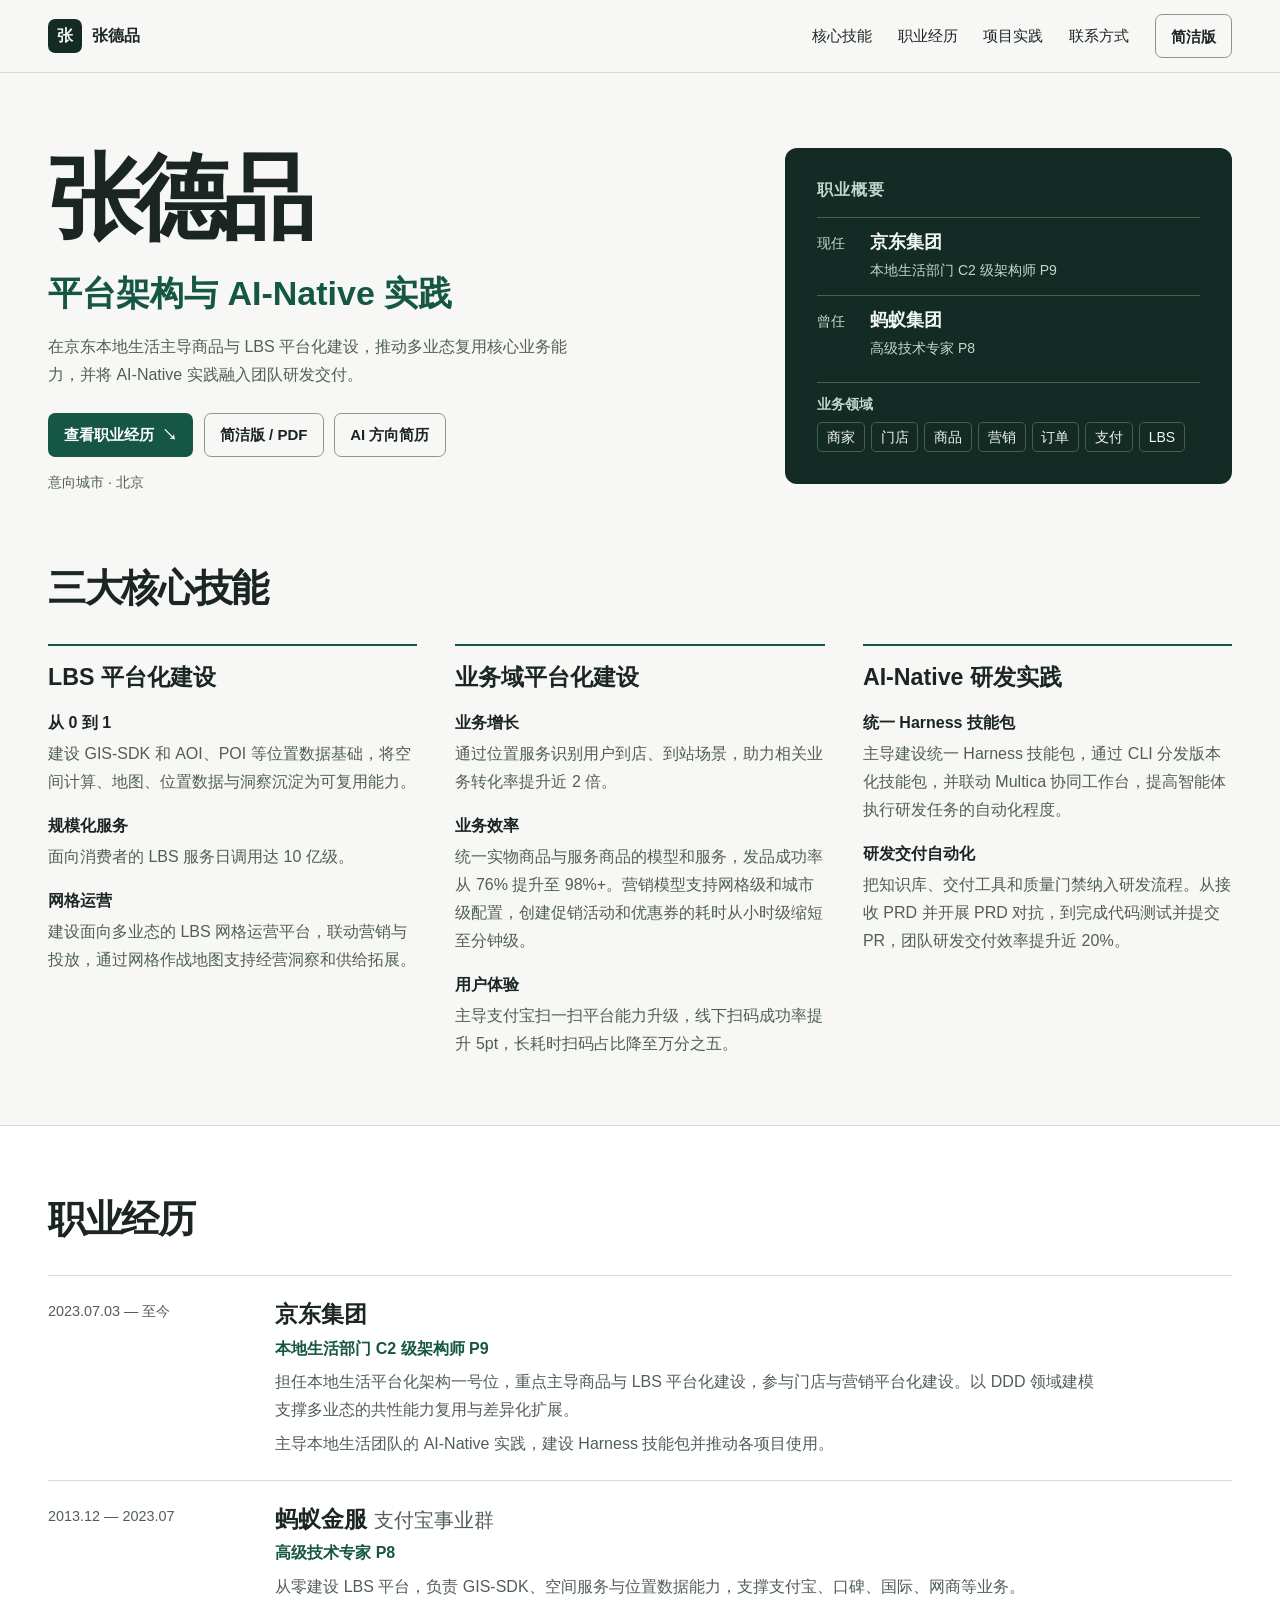
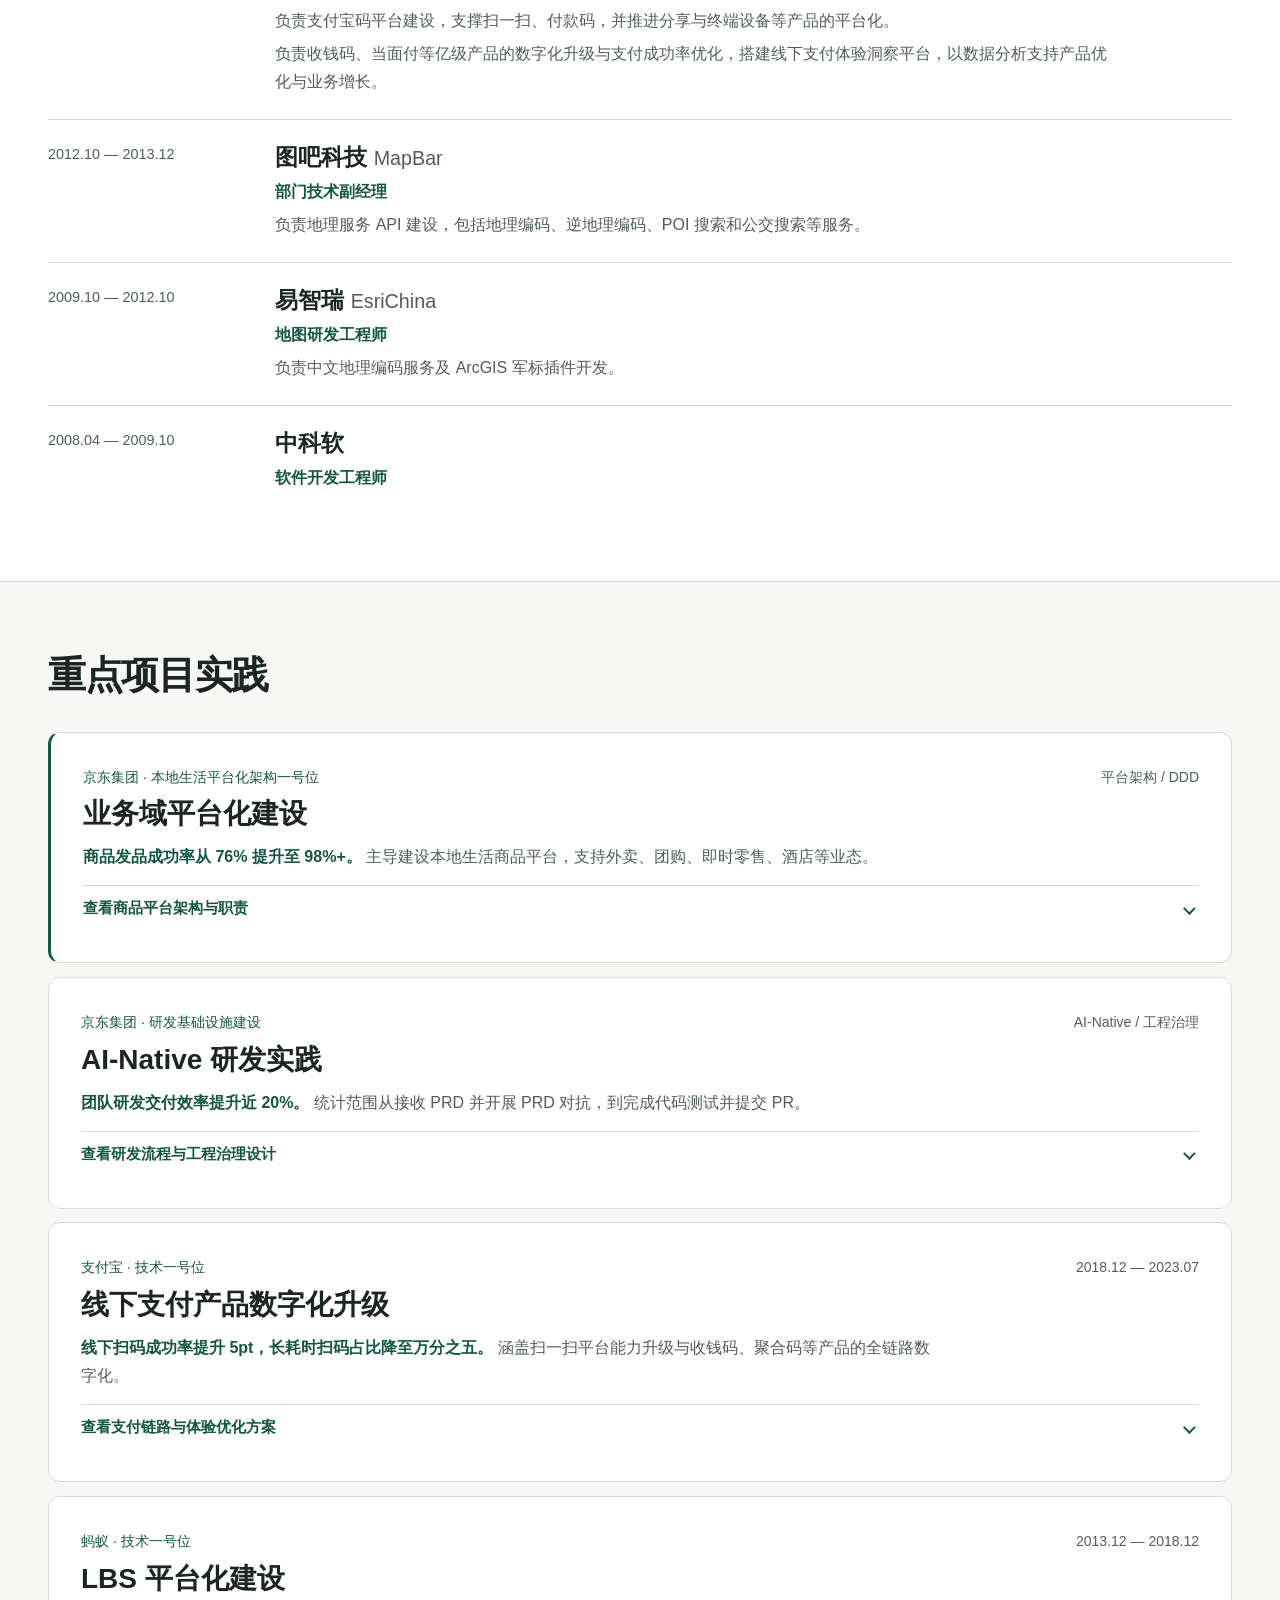
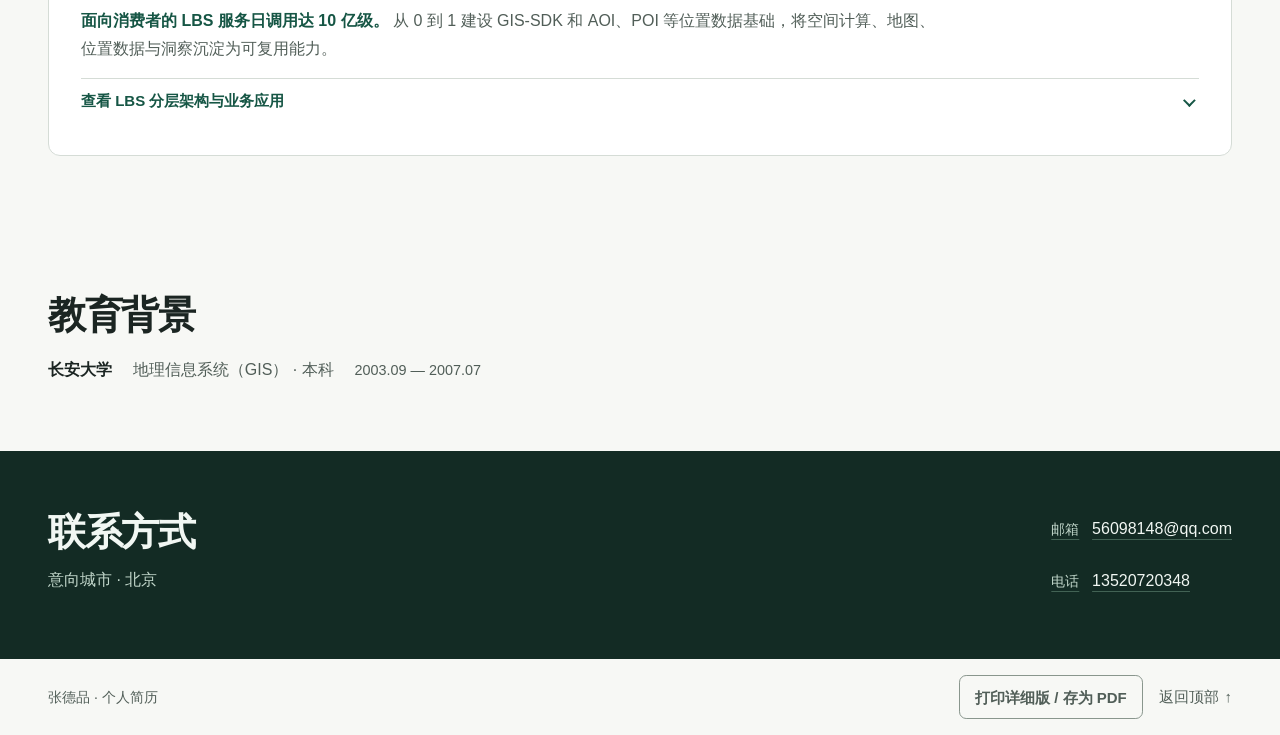
==== commit fab1402e: "Add AI-focused résumé page and PDF" ====
--- a/index.html
+++ b/index.html
@@ -26,7 +26,11 @@
     <h1 id="intro-title">张德品</h1>
     <p class="role">平台架构与 AI-Native 实践</p>
     <p class="hero-description">在京东本地生活主导商品与 LBS 平台化建设，推动多业态复用核心业务能力，并将 AI-Native 实践融入团队研发交付。</p>
-    <div class="actions"><a class="button primary" href="#experience">查看职业经历 <span aria-hidden="true">↘</span></a><a class="button outline" href="resume-brief.html#print">简洁版 / PDF</a></div>
+    <div class="actions">
+      <a class="button primary" href="#experience">查看职业经历 <span aria-hidden="true">↘</span></a>
+      <a class="button outline" href="resume-brief.html#print">简洁版 / PDF</a>
+      <a class="button outline" href="resume-ai.html">AI 方向简历</a>
+    </div>
     <p class="location">意向城市 · 北京</p>
   </div>
 <aside class="hero-aside" aria-label="职业概要">
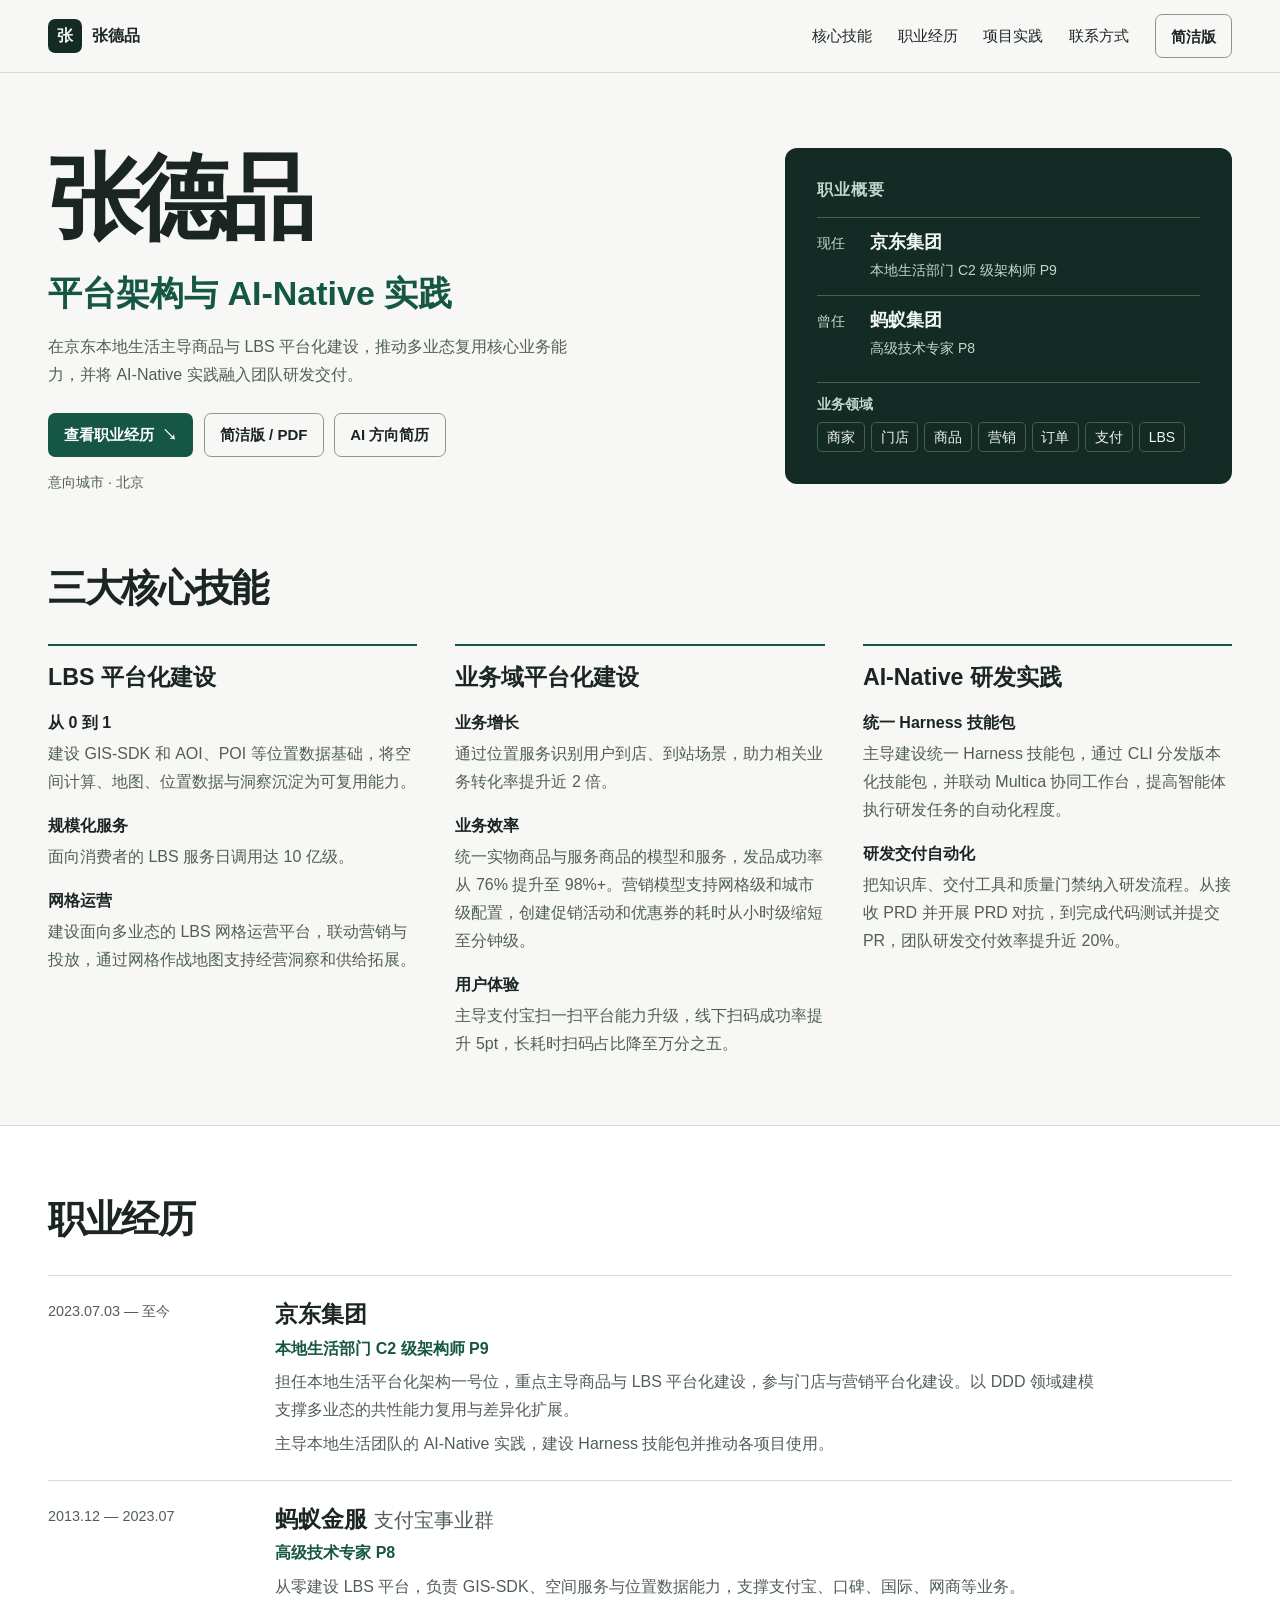
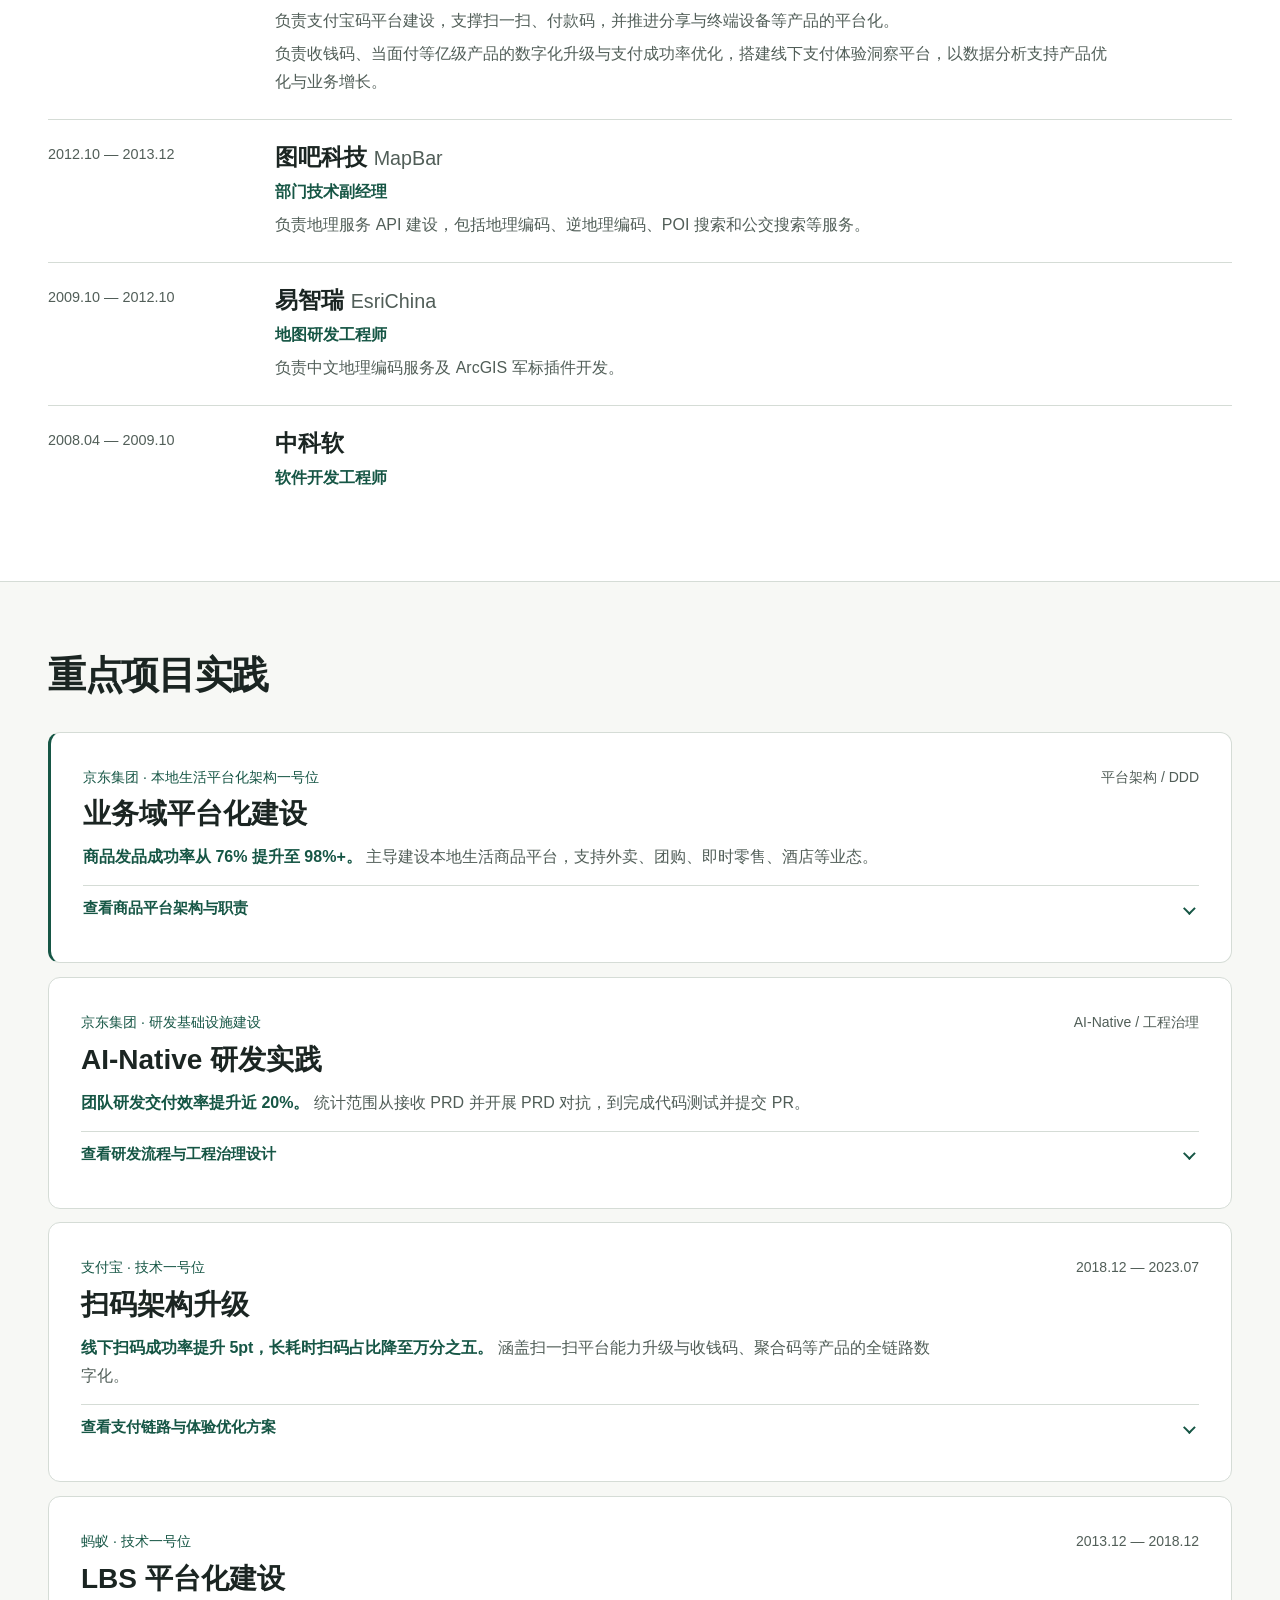
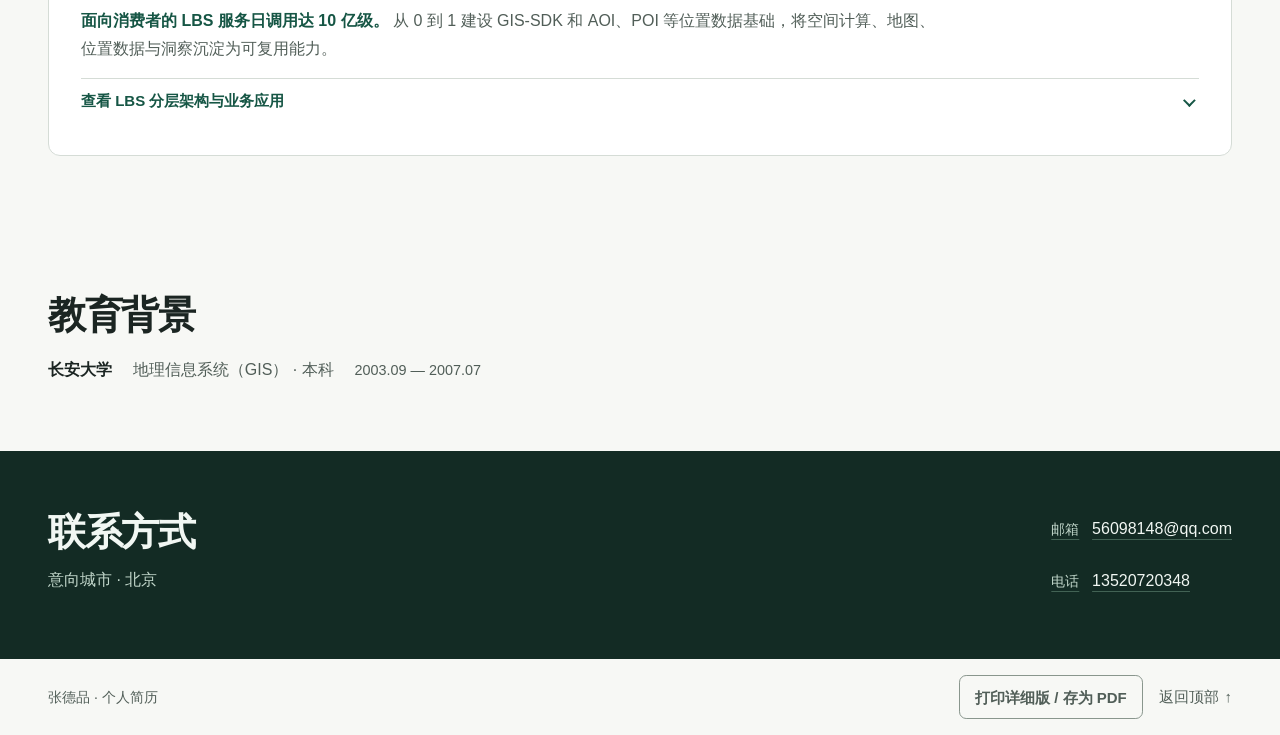
==== commit 4748ebc8: "Rename the QR code scanning architecture project" ====
--- a/index.html
+++ b/index.html
@@ -117,7 +117,7 @@
 </article>
 <article id="payments" class="project">
 <div class="project-meta"><span>支付宝 · 技术一号位</span><span>2018.12 — 2023.07</span></div>
-<h3>线下支付产品数字化升级</h3>
+<h3>扫码架构升级</h3>
 <p class="project-scope"><strong>线下扫码成功率提升 5pt，长耗时扫码占比降至万分之五。</strong> 涵盖扫一扫平台能力升级与收钱码、聚合码等产品的全链路数字化。</p>
 <details>
 <summary>查看支付链路与体验优化方案</summary>
